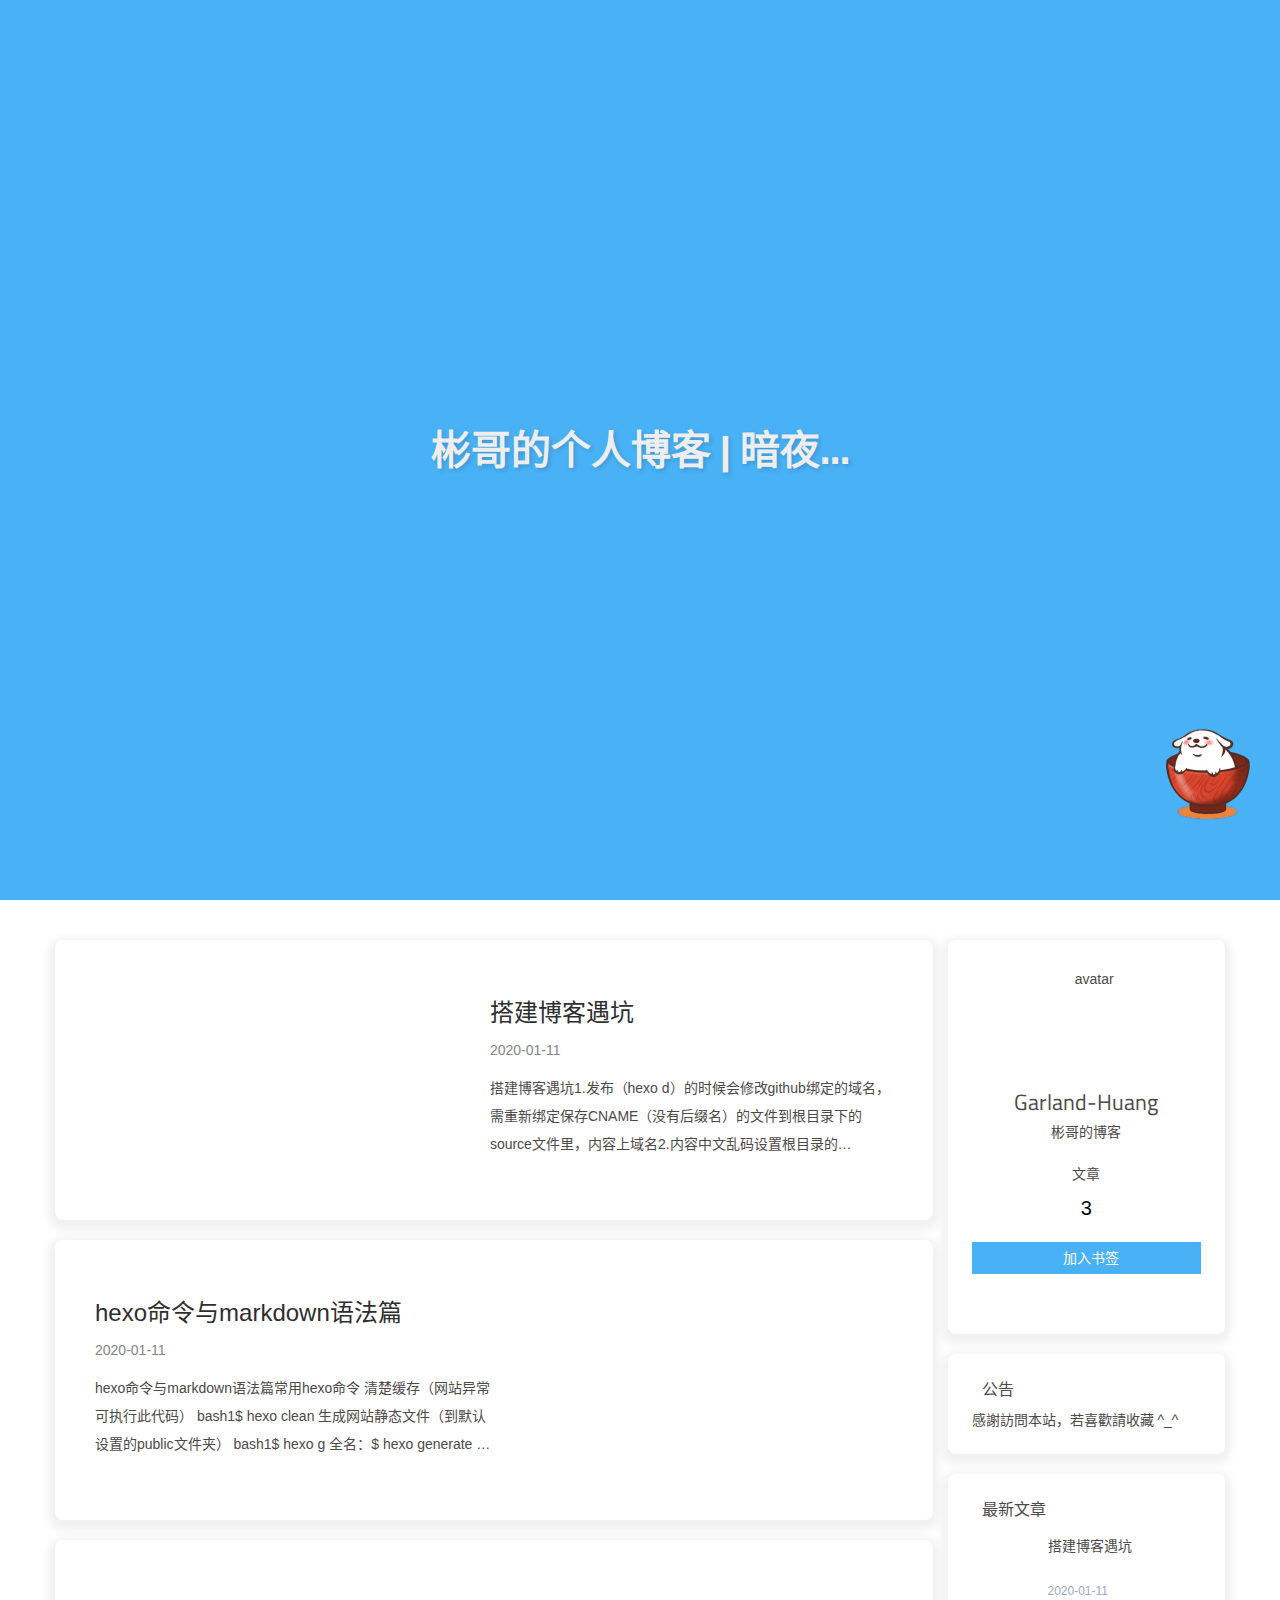
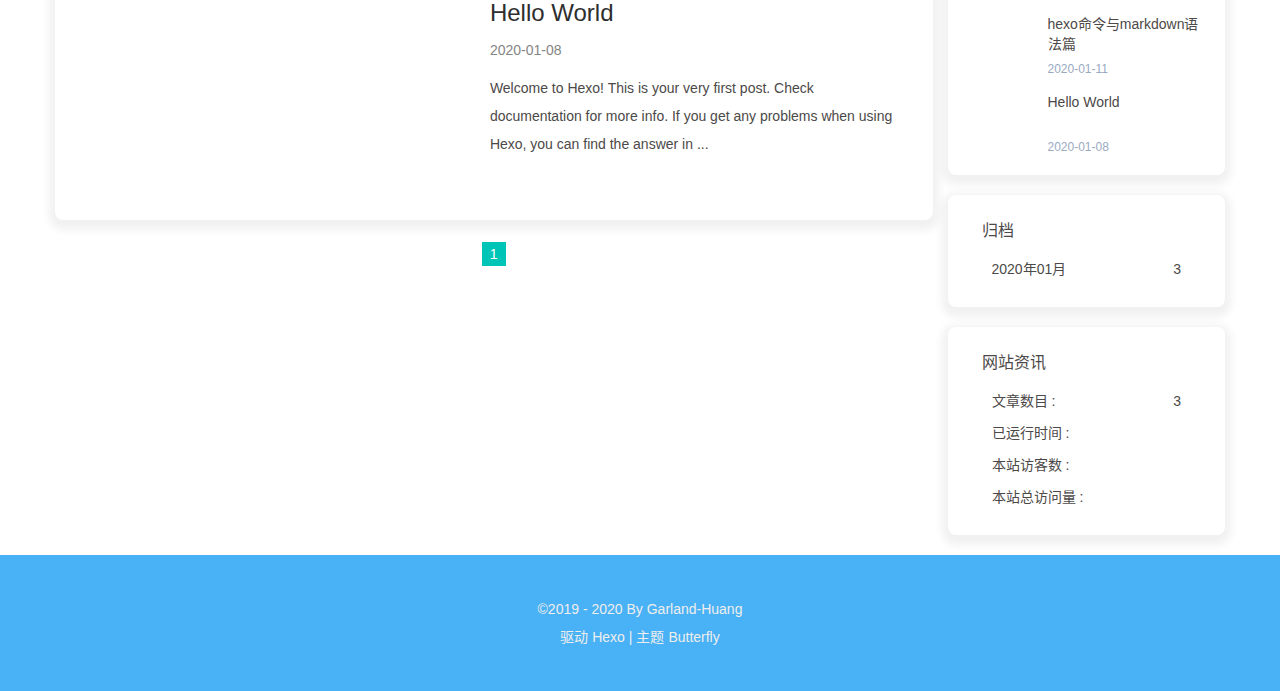
==== index.html @ 5970a8cd "Site updated: 2020-01-12 20:48:22" ====
<!DOCTYPE html><html lang="zh-CN" data-theme="light"><head><meta charset="UTF-8"><meta http-equiv="X-UA-Compatible" content="IE=edge"><meta name="viewport" content="width=device-width, initial-scale=1, maximum-scale=5"><title>彬哥的个人博客 | 暗夜... - Welcome !</title><meta name="description" content="彬哥的博客"><meta name="keywords" content="Garland"><meta name="author" content="Garland-Huang"><meta name="copyright" content="Garland-Huang"><meta name="format-detection" content="telephone=no"><link rel="shortcut icon" href="/img/favicon.ico"><link rel="preconnect" href="//cdn.jsdelivr.net"><link rel="preconnect" href="https://fonts.googleapis.com" crossorigin><link rel="preconnect" href="//busuanzi.ibruce.info"><meta name="twitter:card" content="summary"><meta name="twitter:title" content="彬哥的个人博客 | 暗夜..."><meta name="twitter:description" content="彬哥的博客"><meta name="twitter:image" content="http://yoursite.com/img/avatar.png"><meta property="og:type" content="website"><meta property="og:title" content="彬哥的个人博客 | 暗夜..."><meta property="og:url" content="http://yoursite.com/"><meta property="og:site_name" content="彬哥的个人博客 | 暗夜..."><meta property="og:description" content="彬哥的博客"><meta property="og:image" content="http://yoursite.com/img/avatar.png"><meta http-equiv="Cache-Control" content="no-transform"><meta http-equiv="Cache-Control" content="no-siteapp"><script src="https://cdn.jsdelivr.net/npm/js-cookie/dist/js.cookie.min.js"></script><script>const autoChangeMode = 'false'
var t = Cookies.get("theme");
if (autoChangeMode == '1'){
const isDarkMode = window.matchMedia("(prefers-color-scheme: dark)").matches
const isLightMode = window.matchMedia("(prefers-color-scheme: light)").matches
const isNotSpecified = window.matchMedia("(prefers-color-scheme: no-preference)").matches
const hasNoSupport = !isDarkMode && !isLightMode && !isNotSpecified

if (t === undefined){
  if (isLightMode) activateLightMode()
  else if (isDarkMode) activateDarkMode()
  else if (isNotSpecified || hasNoSupport){
    console.log('You specified no preference for a color scheme or your browser does not support it. I Schedule dark mode during night time.')
    now = new Date();
    hour = now.getHours();
    isNight = hour < 6 || hour >= 18
    isNight ? activateDarkMode() : activateLightMode()
}
} else if (t == 'light') activateLightMode()
else activateDarkMode()


} else if (autoChangeMode == '2'){
  now = new Date();
  hour = now.getHours();
  isNight = hour < 6 || hour >= 18
  if(t === undefined) isNight? activateDarkMode() : activateLightMode()
  else if (t === 'light') activateLightMode()
  else activateDarkMode() 
} else {
  if ( t == 'dark' ) activateDarkMode()
  else if ( t == 'light') activateLightMode()
}

function activateDarkMode(){
  document.documentElement.setAttribute('data-theme', 'dark')
  if (document.querySelector('meta[name="theme-color"]') !== null){
    document.querySelector('meta[name="theme-color"]').setAttribute('content','#000')
  }
}
function activateLightMode(){
  document.documentElement.setAttribute('data-theme', 'light')
  if (document.querySelector('meta[name="theme-color"]') !== null){
  document.querySelector('meta[name="theme-color"]').setAttribute('content','#fff')
  }
}</script><link rel="stylesheet" href="/css/index.css"><link rel="stylesheet" href="https://cdn.jsdelivr.net/npm/font-awesome@latest/css/font-awesome.min.css"><link rel="stylesheet" href="https://cdn.jsdelivr.net/npm/@fancyapps/fancybox@latest/dist/jquery.fancybox.min.css"><link rel="canonical" href="http://yoursite.com/"><link rel="preload" href="https://cdn.jsdelivr.net/gh/jerryc127/butterfly_cdn@2.1.0/top_img/index.jpg" as="image"><link rel="stylesheet" href="https://fonts.googleapis.com/css?family=Titillium+Web"><script>var GLOBAL_CONFIG = { 
  root: '/',
  algolia: undefined,
  localSearch: undefined,
  translate: {"defaultEncoding":2,"translateDelay":0,"cookieDomain":"https://xxx/","msgToTraditionalChinese":"繁","msgToSimplifiedChinese":"简"},
  copy: {
    success: '复制成功',
    error: '复制错误',
    noSupport: '浏览器不支持'
  },
  bookmark: {
    title: 'Snackbar.bookmark.title',
    message_prev: '按',
    message_next: '键将本页加入书签'
  },
  runtime_unit: '天',
  runtime: true,
  copyright: undefined,
  ClickShowText: undefined,
  medium_zoom: false,
  fancybox: true,
  Snackbar: undefined,
  baiduPush: false,
  isHome: true,
  isPost: false
  
}</script><meta name="generator" content="Hexo 4.2.0"><link rel="alternate" href="/atom.xml" title="彬哥的个人博客 | 暗夜..." type="application/atom+xml">
</head><body><header> <div id="page-header"><span class="pull_left" id="blog_name"><a class="blog_title" id="site-name" href="/">彬哥的个人博客 | 暗夜...</a></span><span class="toggle-menu pull_right close"><a class="site-page"><i class="fa fa-bars fa-fw" aria-hidden="true"></i></a></span><span class="pull_right menus"><div class="menus_items"><div class="menus_item"><a class="site-page" href="/"><i class="fa-fw fa fa-home"></i><span> 首页</span></a></div><div class="menus_item"><a class="site-page" href="/archives/"><i class="fa-fw fa fa-archive"></i><span> 时间轴</span></a></div><div class="menus_item"><a class="site-page" href="/tags/"><i class="fa-fw fa fa-tags"></i><span> 标签</span></a></div><div class="menus_item"><a class="site-page" href="/categories/"><i class="fa-fw fa fa-folder-open"></i><span> 分类</span></a></div><div class="menus_item"><a class="site-page"><i class="fa-fw fa fa-list" aria-hidden="true"></i><span> 娱乐</span><i class="fa fa-chevron-down menus-expand" aria-hidden="true"></i></a><ul class="menus_item_child"><li><a class="site-page" href="/music/"><i class="fa-fw fa fa-music"></i><span> 音乐</span></a></li><li><a class="site-page" href="/movies/"><i class="fa-fw fa fa-film"></i><span> 电影</span></a></li></ul></div><div class="menus_item"><a class="site-page" href="/link/"><i class="fa-fw fa fa-link"></i><span> 友链</span></a></div><div class="menus_item"><a class="site-page" href="/about/"><i class="fa-fw fa fa-heart"></i><span> 关于</span></a></div></div></span></div></header><div id="mobile-sidebar"><div id="menu_mask"></div><div id="mobile-sidebar-menus"><div class="mobile_author_icon"><img class="avatar-img" src="/img/avatar.png" onerror="onerror=null;src='/img/friend_404.gif'" alt="avatar"></div><div class="mobile_post_data"><div class="mobile_data_item is-center"><div class="mobile_data_link"><a href="/archives/"><div class="headline">文章</div><div class="length_num">3</div></a></div></div></div><hr><div class="menus_items"><div class="menus_item"><a class="site-page" href="/"><i class="fa-fw fa fa-home"></i><span> 首页</span></a></div><div class="menus_item"><a class="site-page" href="/archives/"><i class="fa-fw fa fa-archive"></i><span> 时间轴</span></a></div><div class="menus_item"><a class="site-page" href="/tags/"><i class="fa-fw fa fa-tags"></i><span> 标签</span></a></div><div class="menus_item"><a class="site-page" href="/categories/"><i class="fa-fw fa fa-folder-open"></i><span> 分类</span></a></div><div class="menus_item"><a class="site-page"><i class="fa-fw fa fa-list" aria-hidden="true"></i><span> 娱乐</span><i class="fa fa-chevron-down menus-expand" aria-hidden="true"></i></a><ul class="menus_item_child"><li><a class="site-page" href="/music/"><i class="fa-fw fa fa-music"></i><span> 音乐</span></a></li><li><a class="site-page" href="/movies/"><i class="fa-fw fa fa-film"></i><span> 电影</span></a></li></ul></div><div class="menus_item"><a class="site-page" href="/link/"><i class="fa-fw fa fa-link"></i><span> 友链</span></a></div><div class="menus_item"><a class="site-page" href="/about/"><i class="fa-fw fa fa-heart"></i><span> 关于</span></a></div></div></div></div><div id="body-wrap"><nav class="full_page" id="nav" style="background-image: url(https://cdn.jsdelivr.net/gh/jerryc127/butterfly_cdn@2.1.0/top_img/index.jpg)"><div id="site-info"><div id="site-title"><span class="blogtitle">彬哥的个人博客 | 暗夜...</span></div><div id="site-sub-title"><span class="subtitle"></span></div><div id="site-social-icons"><a class="social-icon" href="https://github.com/jerryc127" target="_blank"><i class="fa fa-github" aria-hidden="true"></i></a><a class="social-icon" href="mailto:xxxxxxxx@gmail.com" target="_blank"><i class="fa fa-envelope" aria-hidden="true"></i></a><a class="social-icon" href="/atom.xml" target="_blank"><i class="fa fa-rss" aria-hidden="true"></i></a></div></div><div class="scroll-down"><i class="fa fa-angle-down scroll-down-effects"></i></div></nav><main id="content-outer"><div class="layout_page" id="content-inner"><div class="recent-posts" id="recent-posts"><div class="recent-post-item article-container"><div class="post_cover left_radius"><a href="/2020/01/11/%E6%90%AD%E5%BB%BA%E5%8D%9A%E5%AE%A2%E9%81%87%E5%9D%91/" title="搭建博客遇坑"><img class="post_bg lazyload" data-src="https://cdn.jsdelivr.net/gh/jerryc127/butterfly_cdn@2.1.0/top_img/default.png" onerror="this.onerror=null;this.src='/img/404.jpg'" alt="搭建博客遇坑"></a></div><div class="recent-post-info">  <a class="article-title" href="/2020/01/11/%E6%90%AD%E5%BB%BA%E5%8D%9A%E5%AE%A2%E9%81%87%E5%9D%91/" title="搭建博客遇坑">搭建博客遇坑</a><time class="post-meta__date"><i class="fa fa-calendar" aria-hidden="true"></i> 2020-01-11</time><div class="content">搭建博客遇坑1.发布（hexo d）的时候会修改github绑定的域名，需重新绑定保存CNAME（没有后缀名）的文件到根目录下的source文件里，内容上域名2.内容中文乱码设置根目录的_config.yml 文件下的language，设置为zh-Hans或者zh-CN取决于theme主题文件的la ...</div></div></div><div class="recent-post-item article-container"><div class="post_cover right_radius"><a href="/2020/01/11/%E8%AF%AD%E6%B3%95%E5%91%BD%E4%BB%A4%E7%AF%87/" title="hexo命令与markdown语法篇"><img class="post_bg lazyload" data-src="https://cdn.jsdelivr.net/gh/jerryc127/butterfly_cdn@2.1.0/top_img/default.png" onerror="this.onerror=null;this.src='/img/404.jpg'" alt="hexo命令与markdown语法篇"></a></div><div class="recent-post-info">  <a class="article-title" href="/2020/01/11/%E8%AF%AD%E6%B3%95%E5%91%BD%E4%BB%A4%E7%AF%87/" title="hexo命令与markdown语法篇">hexo命令与markdown语法篇</a><time class="post-meta__date"><i class="fa fa-calendar" aria-hidden="true"></i> 2020-01-11</time><div class="content">hexo命令与markdown语法篇常用hexo命令
清楚缓存（网站异常可执行此代码）

bash1$ hexo clean


生成网站静态文件（到默认设置的public文件夹）

bash1$ hexo g
全名：$ hexo generate

部署到仓库

Code1$ hexo d
完整： ...</div></div></div><div class="recent-post-item article-container"><div class="post_cover left_radius"><a href="/2020/01/08/hello-world/" title="Hello World"><img class="post_bg lazyload" data-src="https://cdn.jsdelivr.net/gh/jerryc127/butterfly_cdn@2.1.0/top_img/default.png" onerror="this.onerror=null;this.src='/img/404.jpg'" alt="Hello World"></a></div><div class="recent-post-info">  <a class="article-title" href="/2020/01/08/hello-world/" title="Hello World">Hello World</a><time class="post-meta__date"><i class="fa fa-calendar" aria-hidden="true"></i> 2020-01-08</time><div class="content">Welcome to Hexo! This is your very first post. Check documentation for more info. If you get any problems when using Hexo, you can find the answer in  ...</div></div></div><nav id="pagination"><div class="pagination"><span class="page-number current">1</span></div></nav></div><div class="aside_content" id="aside_content"><div class="card-widget card-info"><div class="card-content"><div class="card-info-avatar is-center"><img class="avatar-img" src="/img/avatar.png" onerror="this.onerror=null;this.src='/img/friend_404.gif'" alt="avatar"><div class="author-info__name">Garland-Huang</div><div class="author-info__description">彬哥的博客</div></div><div class="card-info-data"><div class="card-info-data-item is-center"><a href="/archives/"><div class="headline">文章</div><div class="length_num">3</div></a></div></div><div class="card-info-bookmark is-center"><a class="bookmark button--primary button--animated" id="bookmark-it" href="javascript:;" title="加入书签" target="_self"><i class="fa fa-bookmark" aria-hidden="true"></i><span>加入书签</span></a></div><div class="card-info-social-icons is-center"><a class="social-icon" href="https://github.com/jerryc127" target="_blank"><i class="fa fa-github" aria-hidden="true"></i></a><a class="social-icon" href="mailto:xxxxxxxx@gmail.com" target="_blank"><i class="fa fa-envelope" aria-hidden="true"></i></a><a class="social-icon" href="/atom.xml" target="_blank"><i class="fa fa-rss" aria-hidden="true"></i></a></div></div></div><div class="card-widget card-announcement"><div class="card-content"><div class="item-headline"><i class="fa fa-bullhorn card-announcement-animation" aria-hidden="true"></i><span>公告</span></div><div class="announcement_content">感謝訪問本站，若喜歡請收藏 ^_^</div></div></div><div class="card-widget card-recent-post"><div class="card-content"><div class="item-headline"><i class="fa fa-history" aria-hidden="true"></i><span>最新文章</span></div><div class="aside-recent-item"> <div class="aside-recent-post"><a href="/2020/01/11/%E6%90%AD%E5%BB%BA%E5%8D%9A%E5%AE%A2%E9%81%87%E5%9D%91/"><div class="aside-post-cover"><img class="aside-post-bg lazyload" data-src="https://cdn.jsdelivr.net/gh/jerryc127/butterfly_cdn@2.1.0/top_img/default.png" onerror="this.onerror=null;this.src='/img/404.jpg'" title="搭建博客遇坑" alt="搭建博客遇坑"></div><div class="aside-post-title"><div class="aside-post_title" href="/2020/01/11/%E6%90%AD%E5%BB%BA%E5%8D%9A%E5%AE%A2%E9%81%87%E5%9D%91/" title="搭建博客遇坑">搭建博客遇坑</div><time class="aside-post_meta post-meta__date">2020-01-11</time></div></a></div><div class="aside-recent-post"><a href="/2020/01/11/%E8%AF%AD%E6%B3%95%E5%91%BD%E4%BB%A4%E7%AF%87/"><div class="aside-post-cover"><img class="aside-post-bg lazyload" data-src="https://cdn.jsdelivr.net/gh/jerryc127/butterfly_cdn@2.1.0/top_img/default.png" onerror="this.onerror=null;this.src='/img/404.jpg'" title="hexo命令与markdown语法篇" alt="hexo命令与markdown语法篇"></div><div class="aside-post-title"><div class="aside-post_title" href="/2020/01/11/%E8%AF%AD%E6%B3%95%E5%91%BD%E4%BB%A4%E7%AF%87/" title="hexo命令与markdown语法篇">hexo命令与markdown语法篇</div><time class="aside-post_meta post-meta__date">2020-01-11</time></div></a></div><div class="aside-recent-post"><a href="/2020/01/08/hello-world/"><div class="aside-post-cover"><img class="aside-post-bg lazyload" data-src="https://cdn.jsdelivr.net/gh/jerryc127/butterfly_cdn@2.1.0/top_img/default.png" onerror="this.onerror=null;this.src='/img/404.jpg'" title="Hello World" alt="Hello World"></div><div class="aside-post-title"><div class="aside-post_title" href="/2020/01/08/hello-world/" title="Hello World">Hello World</div><time class="aside-post_meta post-meta__date">2020-01-08</time></div></a></div></div></div></div><div class="card-widget card-archives"><div class="card-content"><div class="item-headline"><i class="fa fa-archive" aria-hidden="true"></i><span>归档</span></div><ul class="archive-list"><li class="archive-list-item"><a class="archive-list-link" href="/archives/2020/01/"><span class="archive-list-date">2020年01月</span><span class="archive-list-count">3</span></a></li></ul></div></div><div class="card-widget card-webinfo"><div class="card-content"><div class="item-headline"><i class="fa fa-line-chart" aria-hidden="true"></i><span>网站资讯</span></div><div class="webinfo"><div class="webinfo-item"><div class="webinfo-article-name">文章数目 :</div><div class="webinfo-article-count">3</div></div><div class="webinfo-item"><div class="webinfo-runtime-name">已运行时间 :</div><div class="webinfo-runtime-count" id="webinfo-runtime-count" start_date="6/7/2018 00:00:00">     </div></div><div class="webinfo-item">      <div class="webinfo-site-uv-name">本站访客数 :</div><div class="webinfo-site-uv-count" id="busuanzi_value_site_uv"></div></div><div class="webinfo-item"><div class="webinfo-site-name">本站总访问量 :</div><div class="webinfo-site-pv-count" id="busuanzi_value_site_pv"></div></div></div></div></div></div></div></main><footer id="footer" data-type="color"><div id="footer-wrap"><div class="copyright">&copy;2019 - 2020 By Garland-Huang</div><div class="framework-info"><span>驱动 </span><a href="http://hexo.io" target="_blank" rel="noopener"><span>Hexo</span></a><span class="footer-separator">|</span><span>主题 </span><a href="https://github.com/jerryc127/hexo-theme-butterfly" target="_blank" rel="noopener"><span>Butterfly</span></a></div></div></footer></div><section class="rightside" id="rightside"><div id="rightside-config-hide"><a class="translate_chn_to_cht" id="translateLink" href="javascript:translatePage();" title="简繁转换" target="_self">繁</a><i class="darkmode fa fa-moon-o" id="darkmode" title="夜间模式"></i></div><div id="rightside-config-show"><div id="rightside_config" title="设置"><i class="fa fa-cog" aria-hidden="true"></i></div><i class="fa fa-arrow-up" id="go-up" title="回到顶部" aria-hidden="true"></i></div></section><script src="https://cdn.jsdelivr.net/npm/jquery@latest/dist/jquery.min.js"></script><script src="/js/utils.js"></script><script src="/js/main.js"></script><script src="/js/tw_cn.js"></script><script src="https://cdn.jsdelivr.net/npm/@fancyapps/fancybox@latest/dist/jquery.fancybox.min.js"></script><script async src="//busuanzi.ibruce.info/busuanzi/2.3/busuanzi.pure.mini.js"></script><script src="https://cdn.jsdelivr.net/npm/instant.page@latest/instantpage.min.js" type="module"></script><script src="https://cdn.jsdelivr.net/npm/lazysizes@latest/lazysizes.min.js" async=""></script><script src="https://cdn.jsdelivr.net/npm/typed.js"></script><script>var typed = new Typed(".subtitle", {
strings: '今日事&#44;今日畢,Never put off till tomorrow what you can do today'.split(","),
startDelay: 300,
typeSpeed: 100,
loop: true,
backSpeed: 50
});</script><!--单击显示文字--><script src="/live2dw/lib/L2Dwidget.min.js?094cbace49a39548bed64abff5988b05"></script><script>L2Dwidget.init({"model":{"jsonPath":"/live2dw/assets/wanko.model.json"},"display":{"position":"right","width":150,"height":300},"mobile":{"show":false,"scale":0.5},"log":false,"pluginJsPath":"lib/","pluginModelPath":"assets/","pluginRootPath":"live2dw/","tagMode":false});</script></body></html><script type="text/javascript" src="/js/click_show_text.js"></script>
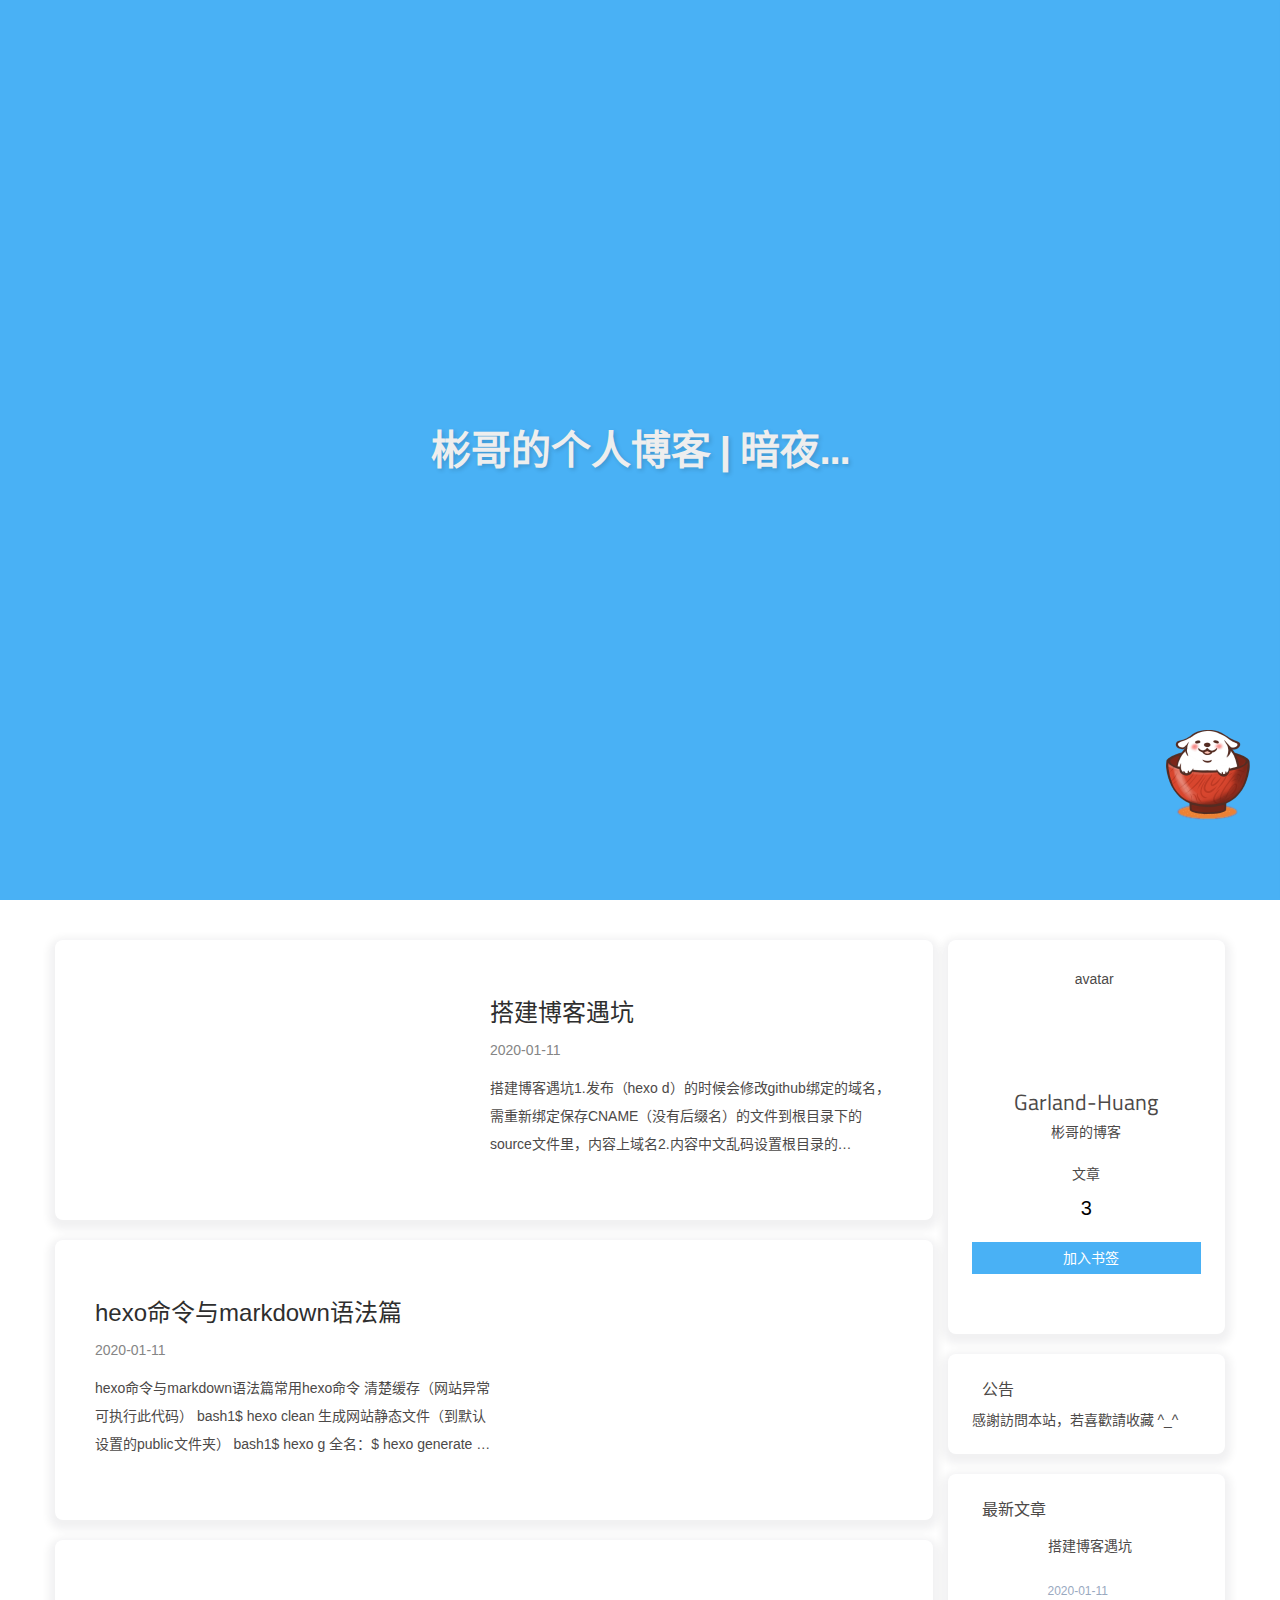
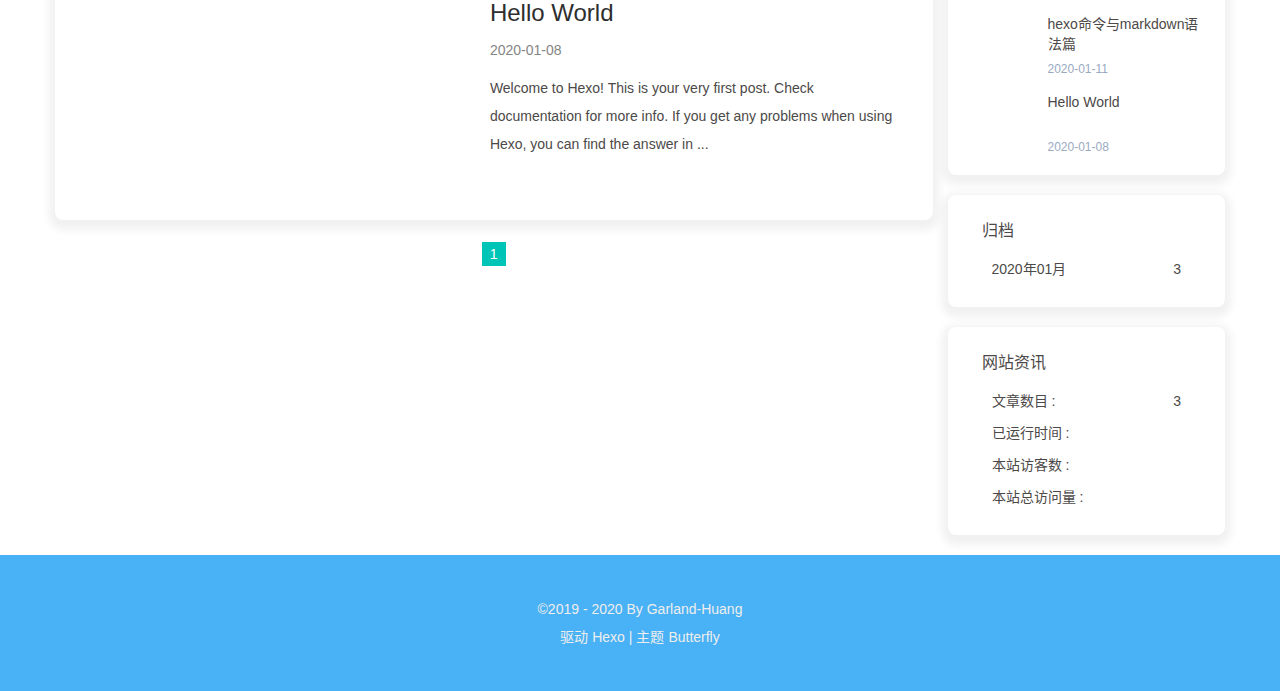
==== commit 1ee78934: "Site updated: 2020-01-12 21:13:46" ====
--- a/index.html
+++ b/index.html
@@ -90,4 +90,4 @@
 typeSpeed: 100,
 loop: true,
 backSpeed: 50
-});</script><!--单击显示文字--><script src="/live2dw/lib/L2Dwidget.min.js?094cbace49a39548bed64abff5988b05"></script><script>L2Dwidget.init({"model":{"jsonPath":"/live2dw/assets/wanko.model.json"},"display":{"position":"right","width":150,"height":300},"mobile":{"show":false,"scale":0.5},"log":false,"pluginJsPath":"lib/","pluginModelPath":"assets/","pluginRootPath":"live2dw/","tagMode":false});</script></body></html><script type="text/javascript" src="/js/click_show_text.js"></script>+});</script><script src="/live2dw/lib/L2Dwidget.min.js?094cbace49a39548bed64abff5988b05"></script><script>L2Dwidget.init({"model":{"jsonPath":"/live2dw/assets/wanko.model.json"},"display":{"position":"right","width":150,"height":300},"mobile":{"show":false,"scale":0.5},"log":false,"pluginJsPath":"lib/","pluginModelPath":"assets/","pluginRootPath":"live2dw/","tagMode":false});</script></body></html>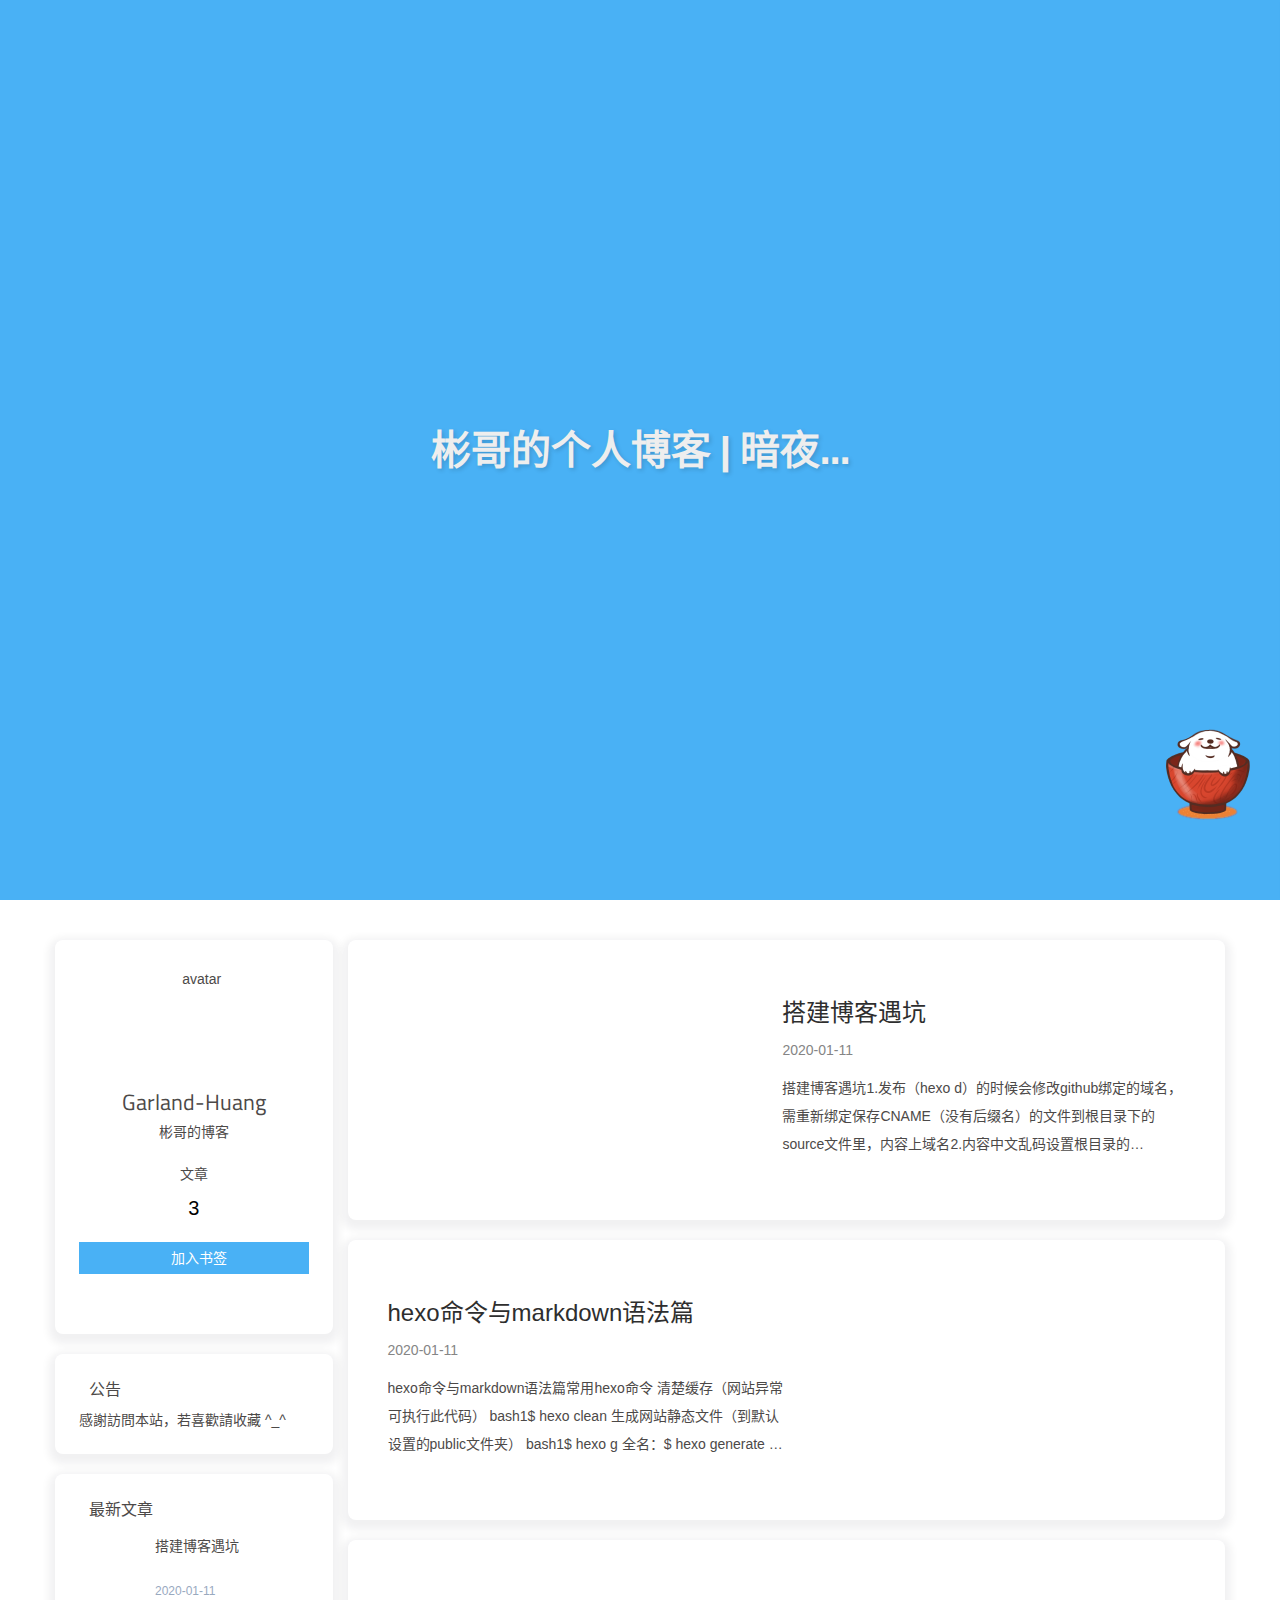
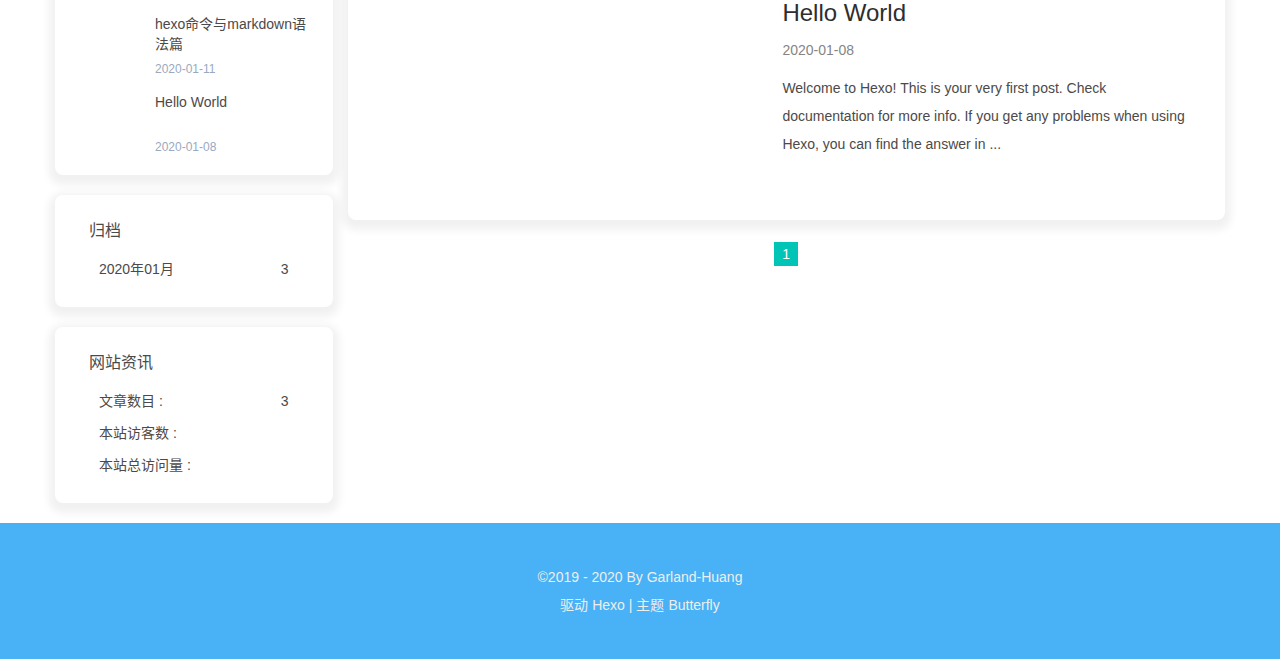
==== commit 60a24d84: "Site updated: 2020-01-12 23:10:57" ====
--- a/index.html
+++ b/index.html
@@ -59,7 +59,7 @@
     message_next: '键将本页加入书签'
   },
   runtime_unit: '天',
-  runtime: true,
+  runtime: false,
   copyright: undefined,
   ClickShowText: undefined,
   medium_zoom: false,
@@ -84,7 +84,7 @@
 部署到仓库
 
 Code1$ hexo d
-完整： ...</div></div></div><div class="recent-post-item article-container"><div class="post_cover left_radius"><a href="/2020/01/08/hello-world/" title="Hello World"><img class="post_bg lazyload" data-src="https://cdn.jsdelivr.net/gh/jerryc127/butterfly_cdn@2.1.0/top_img/default.png" onerror="this.onerror=null;this.src='/img/404.jpg'" alt="Hello World"></a></div><div class="recent-post-info">  <a class="article-title" href="/2020/01/08/hello-world/" title="Hello World">Hello World</a><time class="post-meta__date"><i class="fa fa-calendar" aria-hidden="true"></i> 2020-01-08</time><div class="content">Welcome to Hexo! This is your very first post. Check documentation for more info. If you get any problems when using Hexo, you can find the answer in  ...</div></div></div><nav id="pagination"><div class="pagination"><span class="page-number current">1</span></div></nav></div><div class="aside_content" id="aside_content"><div class="card-widget card-info"><div class="card-content"><div class="card-info-avatar is-center"><img class="avatar-img" src="/img/avatar.png" onerror="this.onerror=null;this.src='/img/friend_404.gif'" alt="avatar"><div class="author-info__name">Garland-Huang</div><div class="author-info__description">彬哥的博客</div></div><div class="card-info-data"><div class="card-info-data-item is-center"><a href="/archives/"><div class="headline">文章</div><div class="length_num">3</div></a></div></div><div class="card-info-bookmark is-center"><a class="bookmark button--primary button--animated" id="bookmark-it" href="javascript:;" title="加入书签" target="_self"><i class="fa fa-bookmark" aria-hidden="true"></i><span>加入书签</span></a></div><div class="card-info-social-icons is-center"><a class="social-icon" href="https://github.com/jerryc127" target="_blank"><i class="fa fa-github" aria-hidden="true"></i></a><a class="social-icon" href="mailto:xxxxxxxx@gmail.com" target="_blank"><i class="fa fa-envelope" aria-hidden="true"></i></a><a class="social-icon" href="/atom.xml" target="_blank"><i class="fa fa-rss" aria-hidden="true"></i></a></div></div></div><div class="card-widget card-announcement"><div class="card-content"><div class="item-headline"><i class="fa fa-bullhorn card-announcement-animation" aria-hidden="true"></i><span>公告</span></div><div class="announcement_content">感謝訪問本站，若喜歡請收藏 ^_^</div></div></div><div class="card-widget card-recent-post"><div class="card-content"><div class="item-headline"><i class="fa fa-history" aria-hidden="true"></i><span>最新文章</span></div><div class="aside-recent-item"> <div class="aside-recent-post"><a href="/2020/01/11/%E6%90%AD%E5%BB%BA%E5%8D%9A%E5%AE%A2%E9%81%87%E5%9D%91/"><div class="aside-post-cover"><img class="aside-post-bg lazyload" data-src="https://cdn.jsdelivr.net/gh/jerryc127/butterfly_cdn@2.1.0/top_img/default.png" onerror="this.onerror=null;this.src='/img/404.jpg'" title="搭建博客遇坑" alt="搭建博客遇坑"></div><div class="aside-post-title"><div class="aside-post_title" href="/2020/01/11/%E6%90%AD%E5%BB%BA%E5%8D%9A%E5%AE%A2%E9%81%87%E5%9D%91/" title="搭建博客遇坑">搭建博客遇坑</div><time class="aside-post_meta post-meta__date">2020-01-11</time></div></a></div><div class="aside-recent-post"><a href="/2020/01/11/%E8%AF%AD%E6%B3%95%E5%91%BD%E4%BB%A4%E7%AF%87/"><div class="aside-post-cover"><img class="aside-post-bg lazyload" data-src="https://cdn.jsdelivr.net/gh/jerryc127/butterfly_cdn@2.1.0/top_img/default.png" onerror="this.onerror=null;this.src='/img/404.jpg'" title="hexo命令与markdown语法篇" alt="hexo命令与markdown语法篇"></div><div class="aside-post-title"><div class="aside-post_title" href="/2020/01/11/%E8%AF%AD%E6%B3%95%E5%91%BD%E4%BB%A4%E7%AF%87/" title="hexo命令与markdown语法篇">hexo命令与markdown语法篇</div><time class="aside-post_meta post-meta__date">2020-01-11</time></div></a></div><div class="aside-recent-post"><a href="/2020/01/08/hello-world/"><div class="aside-post-cover"><img class="aside-post-bg lazyload" data-src="https://cdn.jsdelivr.net/gh/jerryc127/butterfly_cdn@2.1.0/top_img/default.png" onerror="this.onerror=null;this.src='/img/404.jpg'" title="Hello World" alt="Hello World"></div><div class="aside-post-title"><div class="aside-post_title" href="/2020/01/08/hello-world/" title="Hello World">Hello World</div><time class="aside-post_meta post-meta__date">2020-01-08</time></div></a></div></div></div></div><div class="card-widget card-archives"><div class="card-content"><div class="item-headline"><i class="fa fa-archive" aria-hidden="true"></i><span>归档</span></div><ul class="archive-list"><li class="archive-list-item"><a class="archive-list-link" href="/archives/2020/01/"><span class="archive-list-date">2020年01月</span><span class="archive-list-count">3</span></a></li></ul></div></div><div class="card-widget card-webinfo"><div class="card-content"><div class="item-headline"><i class="fa fa-line-chart" aria-hidden="true"></i><span>网站资讯</span></div><div class="webinfo"><div class="webinfo-item"><div class="webinfo-article-name">文章数目 :</div><div class="webinfo-article-count">3</div></div><div class="webinfo-item"><div class="webinfo-runtime-name">已运行时间 :</div><div class="webinfo-runtime-count" id="webinfo-runtime-count" start_date="6/7/2018 00:00:00">     </div></div><div class="webinfo-item">      <div class="webinfo-site-uv-name">本站访客数 :</div><div class="webinfo-site-uv-count" id="busuanzi_value_site_uv"></div></div><div class="webinfo-item"><div class="webinfo-site-name">本站总访问量 :</div><div class="webinfo-site-pv-count" id="busuanzi_value_site_pv"></div></div></div></div></div></div></div></main><footer id="footer" data-type="color"><div id="footer-wrap"><div class="copyright">&copy;2019 - 2020 By Garland-Huang</div><div class="framework-info"><span>驱动 </span><a href="http://hexo.io" target="_blank" rel="noopener"><span>Hexo</span></a><span class="footer-separator">|</span><span>主题 </span><a href="https://github.com/jerryc127/hexo-theme-butterfly" target="_blank" rel="noopener"><span>Butterfly</span></a></div></div></footer></div><section class="rightside" id="rightside"><div id="rightside-config-hide"><a class="translate_chn_to_cht" id="translateLink" href="javascript:translatePage();" title="简繁转换" target="_self">繁</a><i class="darkmode fa fa-moon-o" id="darkmode" title="夜间模式"></i></div><div id="rightside-config-show"><div id="rightside_config" title="设置"><i class="fa fa-cog" aria-hidden="true"></i></div><i class="fa fa-arrow-up" id="go-up" title="回到顶部" aria-hidden="true"></i></div></section><script src="https://cdn.jsdelivr.net/npm/jquery@latest/dist/jquery.min.js"></script><script src="/js/utils.js"></script><script src="/js/main.js"></script><script src="/js/tw_cn.js"></script><script src="https://cdn.jsdelivr.net/npm/@fancyapps/fancybox@latest/dist/jquery.fancybox.min.js"></script><script async src="//busuanzi.ibruce.info/busuanzi/2.3/busuanzi.pure.mini.js"></script><script src="https://cdn.jsdelivr.net/npm/instant.page@latest/instantpage.min.js" type="module"></script><script src="https://cdn.jsdelivr.net/npm/lazysizes@latest/lazysizes.min.js" async=""></script><script src="https://cdn.jsdelivr.net/npm/typed.js"></script><script>var typed = new Typed(".subtitle", {
+完整： ...</div></div></div><div class="recent-post-item article-container"><div class="post_cover left_radius"><a href="/2020/01/08/hello-world/" title="Hello World"><img class="post_bg lazyload" data-src="https://cdn.jsdelivr.net/gh/jerryc127/butterfly_cdn@2.1.0/top_img/default.png" onerror="this.onerror=null;this.src='/img/404.jpg'" alt="Hello World"></a></div><div class="recent-post-info">  <a class="article-title" href="/2020/01/08/hello-world/" title="Hello World">Hello World</a><time class="post-meta__date"><i class="fa fa-calendar" aria-hidden="true"></i> 2020-01-08</time><div class="content">Welcome to Hexo! This is your very first post. Check documentation for more info. If you get any problems when using Hexo, you can find the answer in  ...</div></div></div><nav id="pagination"><div class="pagination"><span class="page-number current">1</span></div></nav></div><div class="aside_content" id="aside_content"><div class="card-widget card-info"><div class="card-content"><div class="card-info-avatar is-center"><img class="avatar-img" src="/img/avatar.png" onerror="this.onerror=null;this.src='/img/friend_404.gif'" alt="avatar"><div class="author-info__name">Garland-Huang</div><div class="author-info__description">彬哥的博客</div></div><div class="card-info-data"><div class="card-info-data-item is-center"><a href="/archives/"><div class="headline">文章</div><div class="length_num">3</div></a></div></div><div class="card-info-bookmark is-center"><a class="bookmark button--primary button--animated" id="bookmark-it" href="javascript:;" title="加入书签" target="_self"><i class="fa fa-bookmark" aria-hidden="true"></i><span>加入书签</span></a></div><div class="card-info-social-icons is-center"><a class="social-icon" href="https://github.com/jerryc127" target="_blank"><i class="fa fa-github" aria-hidden="true"></i></a><a class="social-icon" href="mailto:xxxxxxxx@gmail.com" target="_blank"><i class="fa fa-envelope" aria-hidden="true"></i></a><a class="social-icon" href="/atom.xml" target="_blank"><i class="fa fa-rss" aria-hidden="true"></i></a></div></div></div><div class="card-widget card-announcement"><div class="card-content"><div class="item-headline"><i class="fa fa-bullhorn card-announcement-animation" aria-hidden="true"></i><span>公告</span></div><div class="announcement_content">感謝訪問本站，若喜歡請收藏 ^_^</div></div></div><div class="card-widget card-recent-post"><div class="card-content"><div class="item-headline"><i class="fa fa-history" aria-hidden="true"></i><span>最新文章</span></div><div class="aside-recent-item"> <div class="aside-recent-post"><a href="/2020/01/11/%E6%90%AD%E5%BB%BA%E5%8D%9A%E5%AE%A2%E9%81%87%E5%9D%91/"><div class="aside-post-cover"><img class="aside-post-bg lazyload" data-src="https://cdn.jsdelivr.net/gh/jerryc127/butterfly_cdn@2.1.0/top_img/default.png" onerror="this.onerror=null;this.src='/img/404.jpg'" title="搭建博客遇坑" alt="搭建博客遇坑"></div><div class="aside-post-title"><div class="aside-post_title" href="/2020/01/11/%E6%90%AD%E5%BB%BA%E5%8D%9A%E5%AE%A2%E9%81%87%E5%9D%91/" title="搭建博客遇坑">搭建博客遇坑</div><time class="aside-post_meta post-meta__date">2020-01-11</time></div></a></div><div class="aside-recent-post"><a href="/2020/01/11/%E8%AF%AD%E6%B3%95%E5%91%BD%E4%BB%A4%E7%AF%87/"><div class="aside-post-cover"><img class="aside-post-bg lazyload" data-src="https://cdn.jsdelivr.net/gh/jerryc127/butterfly_cdn@2.1.0/top_img/default.png" onerror="this.onerror=null;this.src='/img/404.jpg'" title="hexo命令与markdown语法篇" alt="hexo命令与markdown语法篇"></div><div class="aside-post-title"><div class="aside-post_title" href="/2020/01/11/%E8%AF%AD%E6%B3%95%E5%91%BD%E4%BB%A4%E7%AF%87/" title="hexo命令与markdown语法篇">hexo命令与markdown语法篇</div><time class="aside-post_meta post-meta__date">2020-01-11</time></div></a></div><div class="aside-recent-post"><a href="/2020/01/08/hello-world/"><div class="aside-post-cover"><img class="aside-post-bg lazyload" data-src="https://cdn.jsdelivr.net/gh/jerryc127/butterfly_cdn@2.1.0/top_img/default.png" onerror="this.onerror=null;this.src='/img/404.jpg'" title="Hello World" alt="Hello World"></div><div class="aside-post-title"><div class="aside-post_title" href="/2020/01/08/hello-world/" title="Hello World">Hello World</div><time class="aside-post_meta post-meta__date">2020-01-08</time></div></a></div></div></div></div><div class="card-widget card-archives"><div class="card-content"><div class="item-headline"><i class="fa fa-archive" aria-hidden="true"></i><span>归档</span></div><ul class="archive-list"><li class="archive-list-item"><a class="archive-list-link" href="/archives/2020/01/"><span class="archive-list-date">2020年01月</span><span class="archive-list-count">3</span></a></li></ul></div></div><div class="card-widget card-webinfo"><div class="card-content"><div class="item-headline"><i class="fa fa-line-chart" aria-hidden="true"></i><span>网站资讯</span></div><div class="webinfo"><div class="webinfo-item"><div class="webinfo-article-name">文章数目 :</div><div class="webinfo-article-count">3</div></div><div class="webinfo-item">      <div class="webinfo-site-uv-name">本站访客数 :</div><div class="webinfo-site-uv-count" id="busuanzi_value_site_uv"></div></div><div class="webinfo-item"><div class="webinfo-site-name">本站总访问量 :</div><div class="webinfo-site-pv-count" id="busuanzi_value_site_pv"></div></div></div></div></div></div></div></main><footer id="footer" data-type="color"><div id="footer-wrap"><div class="copyright">&copy;2019 - 2020 By Garland-Huang</div><div class="framework-info"><span>驱动 </span><a href="http://hexo.io" target="_blank" rel="noopener"><span>Hexo</span></a><span class="footer-separator">|</span><span>主题 </span><a href="https://github.com/jerryc127/hexo-theme-butterfly" target="_blank" rel="noopener"><span>Butterfly</span></a></div></div></footer></div><section class="rightside" id="rightside"><div id="rightside-config-hide"><a class="translate_chn_to_cht" id="translateLink" href="javascript:translatePage();" title="简繁转换" target="_self">繁</a><i class="darkmode fa fa-moon-o" id="darkmode" title="夜间模式"></i></div><div id="rightside-config-show"><div id="rightside_config" title="设置"><i class="fa fa-cog" aria-hidden="true"></i></div><i class="fa fa-arrow-up" id="go-up" title="回到顶部" aria-hidden="true"></i></div></section><script src="https://cdn.jsdelivr.net/npm/jquery@latest/dist/jquery.min.js"></script><script src="/js/utils.js"></script><script src="/js/main.js"></script><script src="/js/tw_cn.js"></script><script src="https://cdn.jsdelivr.net/npm/@fancyapps/fancybox@latest/dist/jquery.fancybox.min.js"></script><script async src="//busuanzi.ibruce.info/busuanzi/2.3/busuanzi.pure.mini.js"></script><script src="https://cdn.jsdelivr.net/npm/instant.page@latest/instantpage.min.js" type="module"></script><script src="https://cdn.jsdelivr.net/npm/lazysizes@latest/lazysizes.min.js" async=""></script><script src="https://cdn.jsdelivr.net/npm/typed.js"></script><script>var typed = new Typed(".subtitle", {
 strings: '今日事&#44;今日畢,Never put off till tomorrow what you can do today'.split(","),
 startDelay: 300,
 typeSpeed: 100,
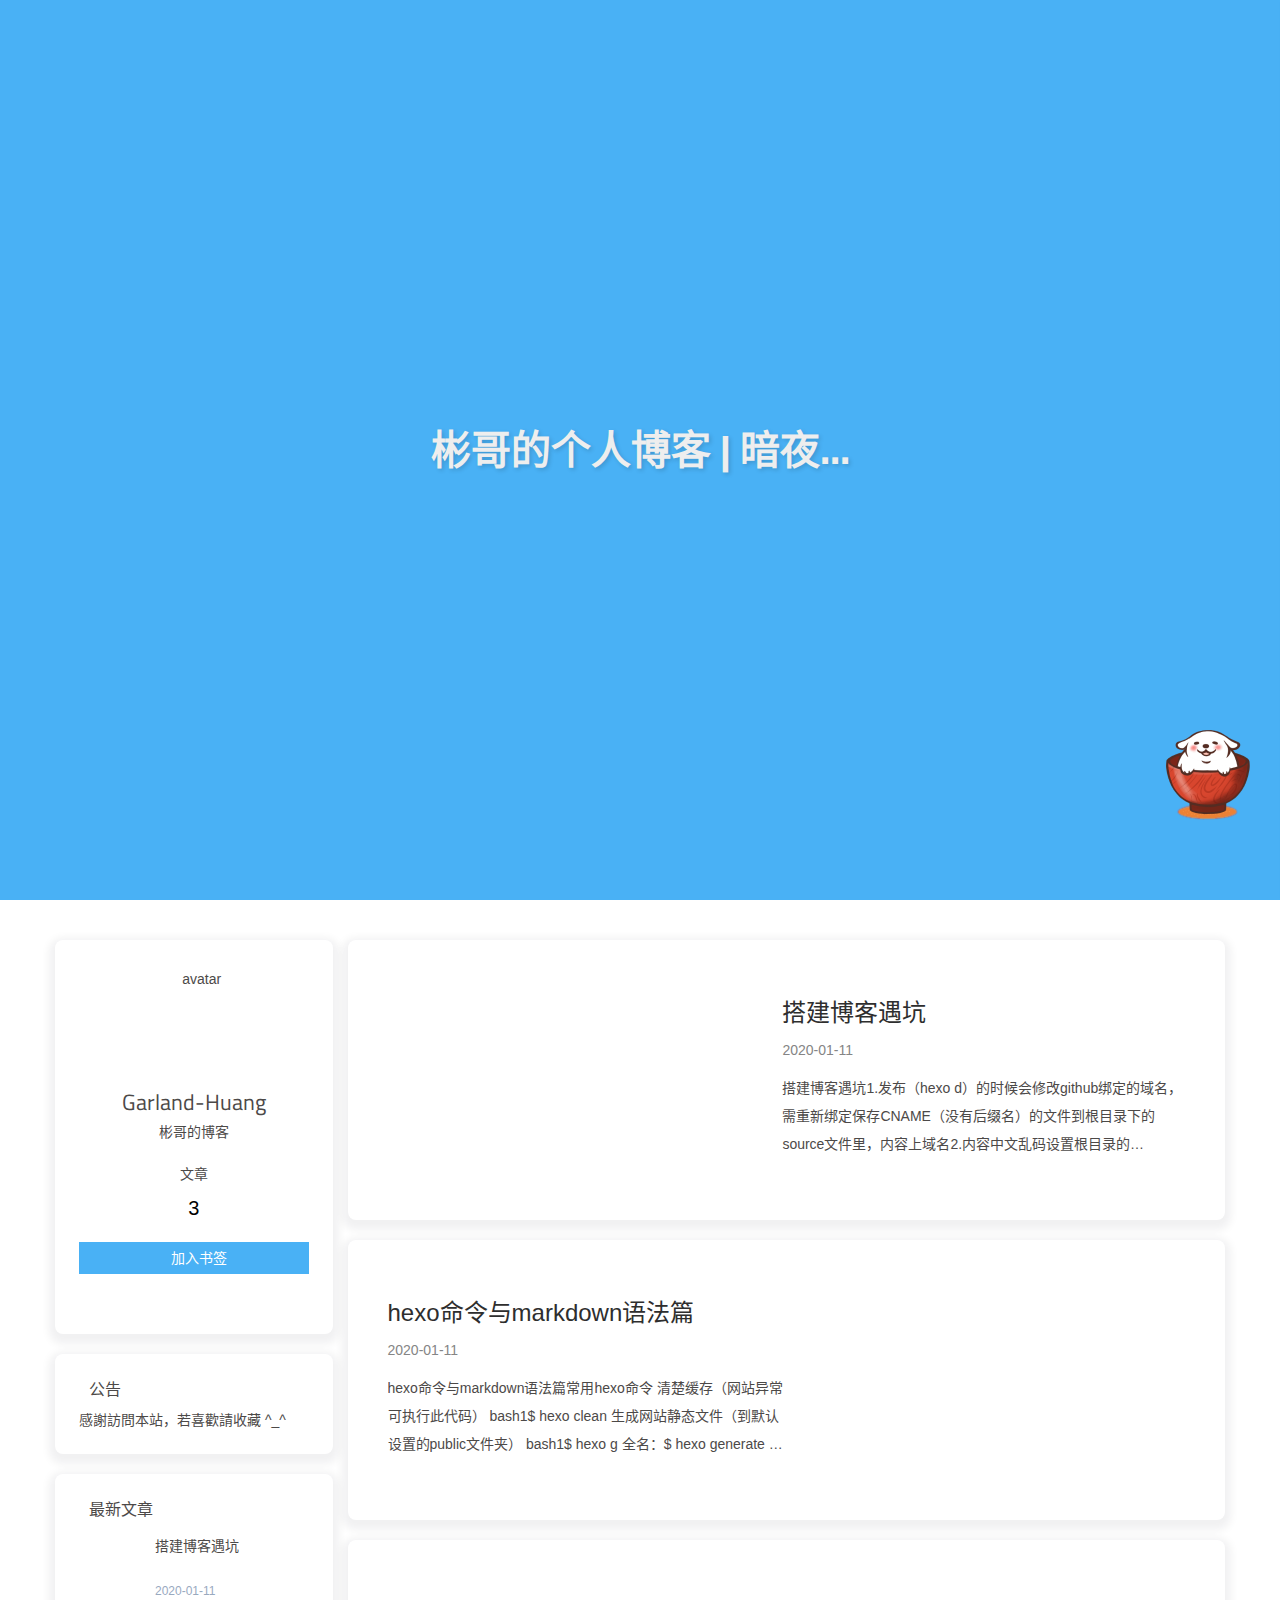
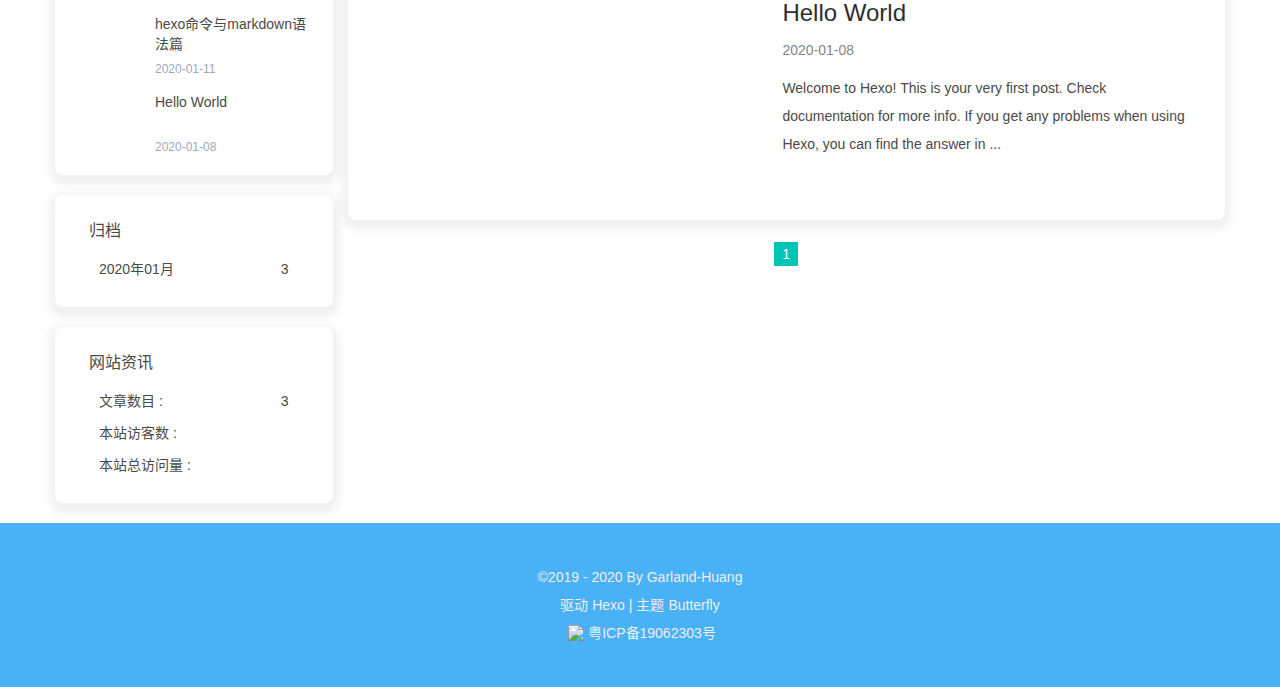
==== commit d3543c5d: "Site updated: 2020-02-23 23:16:54" ====
--- a/index.html
+++ b/index.html
@@ -1,4 +1,4 @@
-<!DOCTYPE html><html lang="zh-CN" data-theme="light"><head><meta charset="UTF-8"><meta http-equiv="X-UA-Compatible" content="IE=edge"><meta name="viewport" content="width=device-width, initial-scale=1, maximum-scale=5"><title>彬哥的个人博客 | 暗夜... - Welcome !</title><meta name="description" content="彬哥的博客"><meta name="keywords" content="Garland"><meta name="author" content="Garland-Huang"><meta name="copyright" content="Garland-Huang"><meta name="format-detection" content="telephone=no"><link rel="shortcut icon" href="/img/favicon.ico"><link rel="preconnect" href="//cdn.jsdelivr.net"><link rel="preconnect" href="https://fonts.googleapis.com" crossorigin><link rel="preconnect" href="//busuanzi.ibruce.info"><meta name="twitter:card" content="summary"><meta name="twitter:title" content="彬哥的个人博客 | 暗夜..."><meta name="twitter:description" content="彬哥的博客"><meta name="twitter:image" content="http://yoursite.com/img/avatar.png"><meta property="og:type" content="website"><meta property="og:title" content="彬哥的个人博客 | 暗夜..."><meta property="og:url" content="http://yoursite.com/"><meta property="og:site_name" content="彬哥的个人博客 | 暗夜..."><meta property="og:description" content="彬哥的博客"><meta property="og:image" content="http://yoursite.com/img/avatar.png"><meta http-equiv="Cache-Control" content="no-transform"><meta http-equiv="Cache-Control" content="no-siteapp"><script src="https://cdn.jsdelivr.net/npm/js-cookie/dist/js.cookie.min.js"></script><script>const autoChangeMode = 'false'
+<!DOCTYPE html><html lang="zh-CN" data-theme="light"><head><meta charset="UTF-8"><meta http-equiv="X-UA-Compatible" content="IE=edge"><meta name="viewport" content="width=device-width, initial-scale=1, maximum-scale=5"><title>彬哥的个人博客 | 暗夜... - Welcome !</title><meta name="description" content="彬哥的博客"><meta name="keywords" content="Garland"><meta name="author" content="Garland-Huang"><meta name="copyright" content="Garland-Huang"><meta name="format-detection" content="telephone=no"><link rel="shortcut icon" href="/img/favicon.ico"><link rel="preconnect" href="//cdn.jsdelivr.net"><link rel="preconnect" href="https://fonts.googleapis.com" crossorigin><link rel="preconnect" href="//busuanzi.ibruce.info"><meta name="twitter:card" content="summary"><meta name="twitter:title" content="彬哥的个人博客 | 暗夜..."><meta name="twitter:description" content="彬哥的博客"><meta name="twitter:image" content="http://huangjiabin.cn/img/avatar.png"><meta property="og:type" content="website"><meta property="og:title" content="彬哥的个人博客 | 暗夜..."><meta property="og:url" content="http://huangjiabin.cn/"><meta property="og:site_name" content="彬哥的个人博客 | 暗夜..."><meta property="og:description" content="彬哥的博客"><meta property="og:image" content="http://huangjiabin.cn/img/avatar.png"><meta http-equiv="Cache-Control" content="no-transform"><meta http-equiv="Cache-Control" content="no-siteapp"><script src="https://cdn.jsdelivr.net/npm/js-cookie/dist/js.cookie.min.js"></script><script>const autoChangeMode = 'false'
 var t = Cookies.get("theme");
 if (autoChangeMode == '1'){
 const isDarkMode = window.matchMedia("(prefers-color-scheme: dark)").matches
@@ -43,7 +43,7 @@
   if (document.querySelector('meta[name="theme-color"]') !== null){
   document.querySelector('meta[name="theme-color"]').setAttribute('content','#fff')
   }
-}</script><link rel="stylesheet" href="/css/index.css"><link rel="stylesheet" href="https://cdn.jsdelivr.net/npm/font-awesome@latest/css/font-awesome.min.css"><link rel="stylesheet" href="https://cdn.jsdelivr.net/npm/@fancyapps/fancybox@latest/dist/jquery.fancybox.min.css"><link rel="canonical" href="http://yoursite.com/"><link rel="preload" href="https://cdn.jsdelivr.net/gh/jerryc127/butterfly_cdn@2.1.0/top_img/index.jpg" as="image"><link rel="stylesheet" href="https://fonts.googleapis.com/css?family=Titillium+Web"><script>var GLOBAL_CONFIG = { 
+}</script><link rel="stylesheet" href="/css/index.css"><link rel="stylesheet" href="https://cdn.jsdelivr.net/npm/font-awesome@latest/css/font-awesome.min.css"><link rel="stylesheet" href="https://cdn.jsdelivr.net/npm/@fancyapps/fancybox@latest/dist/jquery.fancybox.min.css"><link rel="canonical" href="http://huangjiabin.cn/"><link rel="stylesheet" type="text/css" href="https://cdn.jsdelivr.net/npm/gitalk/dist/gitalk.min.css"><script src="https://cdn.jsdelivr.net/npm/gitalk@latest/dist/gitalk.min.js"></script><script src="https://cdn.jsdelivr.net/npm/blueimp-md5@2.10.0/js/md5.min.js"></script><link rel="preload" href="https://cdn.jsdelivr.net/gh/jerryc127/butterfly_cdn@2.1.0/top_img/index.jpg" as="image"><link rel="stylesheet" href="https://fonts.googleapis.com/css?family=Titillium+Web"><script>var GLOBAL_CONFIG = { 
   root: '/',
   algolia: undefined,
   localSearch: undefined,
@@ -61,7 +61,7 @@
   runtime_unit: '天',
   runtime: false,
   copyright: undefined,
-  ClickShowText: undefined,
+  ClickShowText: {"text":"富强,民主,文明,和谐,自由,平等,公正,法治,爱国,敬业,诚信,友善","fontSize":"15px"},
   medium_zoom: false,
   fancybox: true,
   Snackbar: undefined,
@@ -70,7 +70,7 @@
   isPost: false
   
 }</script><meta name="generator" content="Hexo 4.2.0"><link rel="alternate" href="/atom.xml" title="彬哥的个人博客 | 暗夜..." type="application/atom+xml">
-</head><body><header> <div id="page-header"><span class="pull_left" id="blog_name"><a class="blog_title" id="site-name" href="/">彬哥的个人博客 | 暗夜...</a></span><span class="toggle-menu pull_right close"><a class="site-page"><i class="fa fa-bars fa-fw" aria-hidden="true"></i></a></span><span class="pull_right menus"><div class="menus_items"><div class="menus_item"><a class="site-page" href="/"><i class="fa-fw fa fa-home"></i><span> 首页</span></a></div><div class="menus_item"><a class="site-page" href="/archives/"><i class="fa-fw fa fa-archive"></i><span> 时间轴</span></a></div><div class="menus_item"><a class="site-page" href="/tags/"><i class="fa-fw fa fa-tags"></i><span> 标签</span></a></div><div class="menus_item"><a class="site-page" href="/categories/"><i class="fa-fw fa fa-folder-open"></i><span> 分类</span></a></div><div class="menus_item"><a class="site-page"><i class="fa-fw fa fa-list" aria-hidden="true"></i><span> 娱乐</span><i class="fa fa-chevron-down menus-expand" aria-hidden="true"></i></a><ul class="menus_item_child"><li><a class="site-page" href="/music/"><i class="fa-fw fa fa-music"></i><span> 音乐</span></a></li><li><a class="site-page" href="/movies/"><i class="fa-fw fa fa-film"></i><span> 电影</span></a></li></ul></div><div class="menus_item"><a class="site-page" href="/link/"><i class="fa-fw fa fa-link"></i><span> 友链</span></a></div><div class="menus_item"><a class="site-page" href="/about/"><i class="fa-fw fa fa-heart"></i><span> 关于</span></a></div></div></span></div></header><div id="mobile-sidebar"><div id="menu_mask"></div><div id="mobile-sidebar-menus"><div class="mobile_author_icon"><img class="avatar-img" src="/img/avatar.png" onerror="onerror=null;src='/img/friend_404.gif'" alt="avatar"></div><div class="mobile_post_data"><div class="mobile_data_item is-center"><div class="mobile_data_link"><a href="/archives/"><div class="headline">文章</div><div class="length_num">3</div></a></div></div></div><hr><div class="menus_items"><div class="menus_item"><a class="site-page" href="/"><i class="fa-fw fa fa-home"></i><span> 首页</span></a></div><div class="menus_item"><a class="site-page" href="/archives/"><i class="fa-fw fa fa-archive"></i><span> 时间轴</span></a></div><div class="menus_item"><a class="site-page" href="/tags/"><i class="fa-fw fa fa-tags"></i><span> 标签</span></a></div><div class="menus_item"><a class="site-page" href="/categories/"><i class="fa-fw fa fa-folder-open"></i><span> 分类</span></a></div><div class="menus_item"><a class="site-page"><i class="fa-fw fa fa-list" aria-hidden="true"></i><span> 娱乐</span><i class="fa fa-chevron-down menus-expand" aria-hidden="true"></i></a><ul class="menus_item_child"><li><a class="site-page" href="/music/"><i class="fa-fw fa fa-music"></i><span> 音乐</span></a></li><li><a class="site-page" href="/movies/"><i class="fa-fw fa fa-film"></i><span> 电影</span></a></li></ul></div><div class="menus_item"><a class="site-page" href="/link/"><i class="fa-fw fa fa-link"></i><span> 友链</span></a></div><div class="menus_item"><a class="site-page" href="/about/"><i class="fa-fw fa fa-heart"></i><span> 关于</span></a></div></div></div></div><div id="body-wrap"><nav class="full_page" id="nav" style="background-image: url(https://cdn.jsdelivr.net/gh/jerryc127/butterfly_cdn@2.1.0/top_img/index.jpg)"><div id="site-info"><div id="site-title"><span class="blogtitle">彬哥的个人博客 | 暗夜...</span></div><div id="site-sub-title"><span class="subtitle"></span></div><div id="site-social-icons"><a class="social-icon" href="https://github.com/jerryc127" target="_blank"><i class="fa fa-github" aria-hidden="true"></i></a><a class="social-icon" href="mailto:xxxxxxxx@gmail.com" target="_blank"><i class="fa fa-envelope" aria-hidden="true"></i></a><a class="social-icon" href="/atom.xml" target="_blank"><i class="fa fa-rss" aria-hidden="true"></i></a></div></div><div class="scroll-down"><i class="fa fa-angle-down scroll-down-effects"></i></div></nav><main id="content-outer"><div class="layout_page" id="content-inner"><div class="recent-posts" id="recent-posts"><div class="recent-post-item article-container"><div class="post_cover left_radius"><a href="/2020/01/11/%E6%90%AD%E5%BB%BA%E5%8D%9A%E5%AE%A2%E9%81%87%E5%9D%91/" title="搭建博客遇坑"><img class="post_bg lazyload" data-src="https://cdn.jsdelivr.net/gh/jerryc127/butterfly_cdn@2.1.0/top_img/default.png" onerror="this.onerror=null;this.src='/img/404.jpg'" alt="搭建博客遇坑"></a></div><div class="recent-post-info">  <a class="article-title" href="/2020/01/11/%E6%90%AD%E5%BB%BA%E5%8D%9A%E5%AE%A2%E9%81%87%E5%9D%91/" title="搭建博客遇坑">搭建博客遇坑</a><time class="post-meta__date"><i class="fa fa-calendar" aria-hidden="true"></i> 2020-01-11</time><div class="content">搭建博客遇坑1.发布（hexo d）的时候会修改github绑定的域名，需重新绑定保存CNAME（没有后缀名）的文件到根目录下的source文件里，内容上域名2.内容中文乱码设置根目录的_config.yml 文件下的language，设置为zh-Hans或者zh-CN取决于theme主题文件的la ...</div></div></div><div class="recent-post-item article-container"><div class="post_cover right_radius"><a href="/2020/01/11/%E8%AF%AD%E6%B3%95%E5%91%BD%E4%BB%A4%E7%AF%87/" title="hexo命令与markdown语法篇"><img class="post_bg lazyload" data-src="https://cdn.jsdelivr.net/gh/jerryc127/butterfly_cdn@2.1.0/top_img/default.png" onerror="this.onerror=null;this.src='/img/404.jpg'" alt="hexo命令与markdown语法篇"></a></div><div class="recent-post-info">  <a class="article-title" href="/2020/01/11/%E8%AF%AD%E6%B3%95%E5%91%BD%E4%BB%A4%E7%AF%87/" title="hexo命令与markdown语法篇">hexo命令与markdown语法篇</a><time class="post-meta__date"><i class="fa fa-calendar" aria-hidden="true"></i> 2020-01-11</time><div class="content">hexo命令与markdown语法篇常用hexo命令
+</head><body><header> <div id="page-header"><span class="pull_left" id="blog_name"><a class="blog_title" id="site-name" href="/">彬哥的个人博客 | 暗夜...</a></span><span class="toggle-menu pull_right close"><a class="site-page"><i class="fa fa-bars fa-fw" aria-hidden="true"></i></a></span><span class="pull_right menus"><div class="menus_items"><div class="menus_item"><a class="site-page" href="/"><i class="fa-fw fa fa-home"></i><span> 首页</span></a></div><div class="menus_item"><a class="site-page" href="/archives/"><i class="fa-fw fa fa-archive"></i><span> 时间轴</span></a></div><div class="menus_item"><a class="site-page" href="/tags/"><i class="fa-fw fa fa-tags"></i><span> 标签</span></a></div><div class="menus_item"><a class="site-page" href="/categories/"><i class="fa-fw fa fa-folder-open"></i><span> 分类</span></a></div><div class="menus_item"><a class="site-page"><i class="fa-fw fa fa-list" aria-hidden="true"></i><span> 娱乐</span><i class="fa fa-chevron-down menus-expand" aria-hidden="true"></i></a><ul class="menus_item_child"><li><a class="site-page" href="/music/"><i class="fa-fw fa fa-music"></i><span> 音乐</span></a></li><li><a class="site-page" href="/movies/"><i class="fa-fw fa fa-film"></i><span> 电影</span></a></li></ul></div><div class="menus_item"><a class="site-page" href="/link/"><i class="fa-fw fa fa-link"></i><span> 友链</span></a></div><div class="menus_item"><a class="site-page" href="/about/"><i class="fa-fw fa fa-heart"></i><span> 关于</span></a></div></div></span></div></header><div id="mobile-sidebar"><div id="menu_mask"></div><div id="mobile-sidebar-menus"><div class="mobile_author_icon"><img class="avatar-img" src="/img/avatar.png" onerror="onerror=null;src='/img/friend_404.gif'" alt="avatar"></div><div class="mobile_post_data"><div class="mobile_data_item is-center"><div class="mobile_data_link"><a href="/archives/"><div class="headline">文章</div><div class="length_num">3</div></a></div></div></div><hr><div class="menus_items"><div class="menus_item"><a class="site-page" href="/"><i class="fa-fw fa fa-home"></i><span> 首页</span></a></div><div class="menus_item"><a class="site-page" href="/archives/"><i class="fa-fw fa fa-archive"></i><span> 时间轴</span></a></div><div class="menus_item"><a class="site-page" href="/tags/"><i class="fa-fw fa fa-tags"></i><span> 标签</span></a></div><div class="menus_item"><a class="site-page" href="/categories/"><i class="fa-fw fa fa-folder-open"></i><span> 分类</span></a></div><div class="menus_item"><a class="site-page"><i class="fa-fw fa fa-list" aria-hidden="true"></i><span> 娱乐</span><i class="fa fa-chevron-down menus-expand" aria-hidden="true"></i></a><ul class="menus_item_child"><li><a class="site-page" href="/music/"><i class="fa-fw fa fa-music"></i><span> 音乐</span></a></li><li><a class="site-page" href="/movies/"><i class="fa-fw fa fa-film"></i><span> 电影</span></a></li></ul></div><div class="menus_item"><a class="site-page" href="/link/"><i class="fa-fw fa fa-link"></i><span> 友链</span></a></div><div class="menus_item"><a class="site-page" href="/about/"><i class="fa-fw fa fa-heart"></i><span> 关于</span></a></div></div></div></div><div id="body-wrap"><nav class="full_page" id="nav" style="background-image: url(https://cdn.jsdelivr.net/gh/jerryc127/butterfly_cdn@2.1.0/top_img/index.jpg)"><div id="site-info"><div id="site-title"><span class="blogtitle">彬哥的个人博客 | 暗夜...</span></div><div id="site-sub-title"><span class="subtitle"></span></div><div id="site-social-icons"><a class="social-icon" href="https://github.com/Garland-Huang" target="_blank"><i class="fa fa-github" aria-hidden="true"></i></a><a class="social-icon" href="mailto:328720905@qq.com" target="_blank"><i class="fa fa-envelope" aria-hidden="true"></i></a><a class="social-icon" href="/atom.xml" target="_blank"><i class="fa fa-rss" aria-hidden="true"></i></a></div></div><div class="scroll-down"><i class="fa fa-angle-down scroll-down-effects"></i></div></nav><main id="content-outer"><div class="layout_page" id="content-inner"><div class="recent-posts" id="recent-posts"><div class="recent-post-item article-container"><div class="post_cover left_radius"><a href="/2020/01/11/%E6%90%AD%E5%BB%BA%E5%8D%9A%E5%AE%A2%E9%81%87%E5%9D%91/" title="搭建博客遇坑"><img class="post_bg lazyload" data-src="https://cdn.jsdelivr.net/gh/jerryc127/butterfly_cdn@2.1.0/top_img/default.png" onerror="this.onerror=null;this.src='/img/404.jpg'" alt="搭建博客遇坑"></a></div><div class="recent-post-info">  <a class="article-title" href="/2020/01/11/%E6%90%AD%E5%BB%BA%E5%8D%9A%E5%AE%A2%E9%81%87%E5%9D%91/" title="搭建博客遇坑">搭建博客遇坑</a><time class="post-meta__date"><i class="fa fa-calendar" aria-hidden="true"></i> 2020-01-11</time><div class="content">搭建博客遇坑1.发布（hexo d）的时候会修改github绑定的域名，需重新绑定保存CNAME（没有后缀名）的文件到根目录下的source文件里，内容上域名2.内容中文乱码设置根目录的_config.yml 文件下的language，设置为zh-Hans或者zh-CN取决于theme主题文件的la ...</div></div></div><div class="recent-post-item article-container"><div class="post_cover right_radius"><a href="/2020/01/11/%E8%AF%AD%E6%B3%95%E5%91%BD%E4%BB%A4%E7%AF%87/" title="hexo命令与markdown语法篇"><img class="post_bg lazyload" data-src="https://cdn.jsdelivr.net/gh/jerryc127/butterfly_cdn@2.1.0/top_img/default.png" onerror="this.onerror=null;this.src='/img/404.jpg'" alt="hexo命令与markdown语法篇"></a></div><div class="recent-post-info">  <a class="article-title" href="/2020/01/11/%E8%AF%AD%E6%B3%95%E5%91%BD%E4%BB%A4%E7%AF%87/" title="hexo命令与markdown语法篇">hexo命令与markdown语法篇</a><time class="post-meta__date"><i class="fa fa-calendar" aria-hidden="true"></i> 2020-01-11</time><div class="content">hexo命令与markdown语法篇常用hexo命令
 清楚缓存（网站异常可执行此代码）
 
 bash1$ hexo clean
@@ -84,8 +84,8 @@
 部署到仓库
 
 Code1$ hexo d
-完整： ...</div></div></div><div class="recent-post-item article-container"><div class="post_cover left_radius"><a href="/2020/01/08/hello-world/" title="Hello World"><img class="post_bg lazyload" data-src="https://cdn.jsdelivr.net/gh/jerryc127/butterfly_cdn@2.1.0/top_img/default.png" onerror="this.onerror=null;this.src='/img/404.jpg'" alt="Hello World"></a></div><div class="recent-post-info">  <a class="article-title" href="/2020/01/08/hello-world/" title="Hello World">Hello World</a><time class="post-meta__date"><i class="fa fa-calendar" aria-hidden="true"></i> 2020-01-08</time><div class="content">Welcome to Hexo! This is your very first post. Check documentation for more info. If you get any problems when using Hexo, you can find the answer in  ...</div></div></div><nav id="pagination"><div class="pagination"><span class="page-number current">1</span></div></nav></div><div class="aside_content" id="aside_content"><div class="card-widget card-info"><div class="card-content"><div class="card-info-avatar is-center"><img class="avatar-img" src="/img/avatar.png" onerror="this.onerror=null;this.src='/img/friend_404.gif'" alt="avatar"><div class="author-info__name">Garland-Huang</div><div class="author-info__description">彬哥的博客</div></div><div class="card-info-data"><div class="card-info-data-item is-center"><a href="/archives/"><div class="headline">文章</div><div class="length_num">3</div></a></div></div><div class="card-info-bookmark is-center"><a class="bookmark button--primary button--animated" id="bookmark-it" href="javascript:;" title="加入书签" target="_self"><i class="fa fa-bookmark" aria-hidden="true"></i><span>加入书签</span></a></div><div class="card-info-social-icons is-center"><a class="social-icon" href="https://github.com/jerryc127" target="_blank"><i class="fa fa-github" aria-hidden="true"></i></a><a class="social-icon" href="mailto:xxxxxxxx@gmail.com" target="_blank"><i class="fa fa-envelope" aria-hidden="true"></i></a><a class="social-icon" href="/atom.xml" target="_blank"><i class="fa fa-rss" aria-hidden="true"></i></a></div></div></div><div class="card-widget card-announcement"><div class="card-content"><div class="item-headline"><i class="fa fa-bullhorn card-announcement-animation" aria-hidden="true"></i><span>公告</span></div><div class="announcement_content">感謝訪問本站，若喜歡請收藏 ^_^</div></div></div><div class="card-widget card-recent-post"><div class="card-content"><div class="item-headline"><i class="fa fa-history" aria-hidden="true"></i><span>最新文章</span></div><div class="aside-recent-item"> <div class="aside-recent-post"><a href="/2020/01/11/%E6%90%AD%E5%BB%BA%E5%8D%9A%E5%AE%A2%E9%81%87%E5%9D%91/"><div class="aside-post-cover"><img class="aside-post-bg lazyload" data-src="https://cdn.jsdelivr.net/gh/jerryc127/butterfly_cdn@2.1.0/top_img/default.png" onerror="this.onerror=null;this.src='/img/404.jpg'" title="搭建博客遇坑" alt="搭建博客遇坑"></div><div class="aside-post-title"><div class="aside-post_title" href="/2020/01/11/%E6%90%AD%E5%BB%BA%E5%8D%9A%E5%AE%A2%E9%81%87%E5%9D%91/" title="搭建博客遇坑">搭建博客遇坑</div><time class="aside-post_meta post-meta__date">2020-01-11</time></div></a></div><div class="aside-recent-post"><a href="/2020/01/11/%E8%AF%AD%E6%B3%95%E5%91%BD%E4%BB%A4%E7%AF%87/"><div class="aside-post-cover"><img class="aside-post-bg lazyload" data-src="https://cdn.jsdelivr.net/gh/jerryc127/butterfly_cdn@2.1.0/top_img/default.png" onerror="this.onerror=null;this.src='/img/404.jpg'" title="hexo命令与markdown语法篇" alt="hexo命令与markdown语法篇"></div><div class="aside-post-title"><div class="aside-post_title" href="/2020/01/11/%E8%AF%AD%E6%B3%95%E5%91%BD%E4%BB%A4%E7%AF%87/" title="hexo命令与markdown语法篇">hexo命令与markdown语法篇</div><time class="aside-post_meta post-meta__date">2020-01-11</time></div></a></div><div class="aside-recent-post"><a href="/2020/01/08/hello-world/"><div class="aside-post-cover"><img class="aside-post-bg lazyload" data-src="https://cdn.jsdelivr.net/gh/jerryc127/butterfly_cdn@2.1.0/top_img/default.png" onerror="this.onerror=null;this.src='/img/404.jpg'" title="Hello World" alt="Hello World"></div><div class="aside-post-title"><div class="aside-post_title" href="/2020/01/08/hello-world/" title="Hello World">Hello World</div><time class="aside-post_meta post-meta__date">2020-01-08</time></div></a></div></div></div></div><div class="card-widget card-archives"><div class="card-content"><div class="item-headline"><i class="fa fa-archive" aria-hidden="true"></i><span>归档</span></div><ul class="archive-list"><li class="archive-list-item"><a class="archive-list-link" href="/archives/2020/01/"><span class="archive-list-date">2020年01月</span><span class="archive-list-count">3</span></a></li></ul></div></div><div class="card-widget card-webinfo"><div class="card-content"><div class="item-headline"><i class="fa fa-line-chart" aria-hidden="true"></i><span>网站资讯</span></div><div class="webinfo"><div class="webinfo-item"><div class="webinfo-article-name">文章数目 :</div><div class="webinfo-article-count">3</div></div><div class="webinfo-item">      <div class="webinfo-site-uv-name">本站访客数 :</div><div class="webinfo-site-uv-count" id="busuanzi_value_site_uv"></div></div><div class="webinfo-item"><div class="webinfo-site-name">本站总访问量 :</div><div class="webinfo-site-pv-count" id="busuanzi_value_site_pv"></div></div></div></div></div></div></div></main><footer id="footer" data-type="color"><div id="footer-wrap"><div class="copyright">&copy;2019 - 2020 By Garland-Huang</div><div class="framework-info"><span>驱动 </span><a href="http://hexo.io" target="_blank" rel="noopener"><span>Hexo</span></a><span class="footer-separator">|</span><span>主题 </span><a href="https://github.com/jerryc127/hexo-theme-butterfly" target="_blank" rel="noopener"><span>Butterfly</span></a></div></div></footer></div><section class="rightside" id="rightside"><div id="rightside-config-hide"><a class="translate_chn_to_cht" id="translateLink" href="javascript:translatePage();" title="简繁转换" target="_self">繁</a><i class="darkmode fa fa-moon-o" id="darkmode" title="夜间模式"></i></div><div id="rightside-config-show"><div id="rightside_config" title="设置"><i class="fa fa-cog" aria-hidden="true"></i></div><i class="fa fa-arrow-up" id="go-up" title="回到顶部" aria-hidden="true"></i></div></section><script src="https://cdn.jsdelivr.net/npm/jquery@latest/dist/jquery.min.js"></script><script src="/js/utils.js"></script><script src="/js/main.js"></script><script src="/js/tw_cn.js"></script><script src="https://cdn.jsdelivr.net/npm/@fancyapps/fancybox@latest/dist/jquery.fancybox.min.js"></script><script async src="//busuanzi.ibruce.info/busuanzi/2.3/busuanzi.pure.mini.js"></script><script src="https://cdn.jsdelivr.net/npm/instant.page@latest/instantpage.min.js" type="module"></script><script src="https://cdn.jsdelivr.net/npm/lazysizes@latest/lazysizes.min.js" async=""></script><script src="https://cdn.jsdelivr.net/npm/typed.js"></script><script>var typed = new Typed(".subtitle", {
-strings: '今日事&#44;今日畢,Never put off till tomorrow what you can do today'.split(","),
+完整： ...</div></div></div><div class="recent-post-item article-container"><div class="post_cover left_radius"><a href="/2020/01/08/hello-world/" title="Hello World"><img class="post_bg lazyload" data-src="https://cdn.jsdelivr.net/gh/jerryc127/butterfly_cdn@2.1.0/top_img/default.png" onerror="this.onerror=null;this.src='/img/404.jpg'" alt="Hello World"></a></div><div class="recent-post-info">  <a class="article-title" href="/2020/01/08/hello-world/" title="Hello World">Hello World</a><time class="post-meta__date"><i class="fa fa-calendar" aria-hidden="true"></i> 2020-01-08</time><div class="content">Welcome to Hexo! This is your very first post. Check documentation for more info. If you get any problems when using Hexo, you can find the answer in  ...</div></div></div><nav id="pagination"><div class="pagination"><span class="page-number current">1</span></div></nav></div><div class="aside_content" id="aside_content"><div class="card-widget card-info"><div class="card-content"><div class="card-info-avatar is-center"><img class="avatar-img" src="/img/avatar.png" onerror="this.onerror=null;this.src='/img/friend_404.gif'" alt="avatar"><div class="author-info__name">Garland-Huang</div><div class="author-info__description">彬哥的博客</div></div><div class="card-info-data"><div class="card-info-data-item is-center"><a href="/archives/"><div class="headline">文章</div><div class="length_num">3</div></a></div></div><div class="card-info-bookmark is-center"><a class="bookmark button--primary button--animated" id="bookmark-it" href="javascript:;" title="加入书签" target="_self"><i class="fa fa-bookmark" aria-hidden="true"></i><span>加入书签</span></a></div><div class="card-info-social-icons is-center"><a class="social-icon" href="https://github.com/Garland-Huang" target="_blank"><i class="fa fa-github" aria-hidden="true"></i></a><a class="social-icon" href="mailto:328720905@qq.com" target="_blank"><i class="fa fa-envelope" aria-hidden="true"></i></a><a class="social-icon" href="/atom.xml" target="_blank"><i class="fa fa-rss" aria-hidden="true"></i></a></div></div></div><div class="card-widget card-announcement"><div class="card-content"><div class="item-headline"><i class="fa fa-bullhorn card-announcement-animation" aria-hidden="true"></i><span>公告</span></div><div class="announcement_content">感謝訪問本站，若喜歡請收藏 ^_^</div></div></div><div class="card-widget card-recent-post"><div class="card-content"><div class="item-headline"><i class="fa fa-history" aria-hidden="true"></i><span>最新文章</span></div><div class="aside-recent-item"> <div class="aside-recent-post"><a href="/2020/01/11/%E6%90%AD%E5%BB%BA%E5%8D%9A%E5%AE%A2%E9%81%87%E5%9D%91/"><div class="aside-post-cover"><img class="aside-post-bg lazyload" data-src="https://cdn.jsdelivr.net/gh/jerryc127/butterfly_cdn@2.1.0/top_img/default.png" onerror="this.onerror=null;this.src='/img/404.jpg'" title="搭建博客遇坑" alt="搭建博客遇坑"></div><div class="aside-post-title"><div class="aside-post_title" href="/2020/01/11/%E6%90%AD%E5%BB%BA%E5%8D%9A%E5%AE%A2%E9%81%87%E5%9D%91/" title="搭建博客遇坑">搭建博客遇坑</div><time class="aside-post_meta post-meta__date">2020-01-11</time></div></a></div><div class="aside-recent-post"><a href="/2020/01/11/%E8%AF%AD%E6%B3%95%E5%91%BD%E4%BB%A4%E7%AF%87/"><div class="aside-post-cover"><img class="aside-post-bg lazyload" data-src="https://cdn.jsdelivr.net/gh/jerryc127/butterfly_cdn@2.1.0/top_img/default.png" onerror="this.onerror=null;this.src='/img/404.jpg'" title="hexo命令与markdown语法篇" alt="hexo命令与markdown语法篇"></div><div class="aside-post-title"><div class="aside-post_title" href="/2020/01/11/%E8%AF%AD%E6%B3%95%E5%91%BD%E4%BB%A4%E7%AF%87/" title="hexo命令与markdown语法篇">hexo命令与markdown语法篇</div><time class="aside-post_meta post-meta__date">2020-01-11</time></div></a></div><div class="aside-recent-post"><a href="/2020/01/08/hello-world/"><div class="aside-post-cover"><img class="aside-post-bg lazyload" data-src="https://cdn.jsdelivr.net/gh/jerryc127/butterfly_cdn@2.1.0/top_img/default.png" onerror="this.onerror=null;this.src='/img/404.jpg'" title="Hello World" alt="Hello World"></div><div class="aside-post-title"><div class="aside-post_title" href="/2020/01/08/hello-world/" title="Hello World">Hello World</div><time class="aside-post_meta post-meta__date">2020-01-08</time></div></a></div></div></div></div><div class="card-widget card-archives"><div class="card-content"><div class="item-headline"><i class="fa fa-archive" aria-hidden="true"></i><span>归档</span></div><ul class="archive-list"><li class="archive-list-item"><a class="archive-list-link" href="/archives/2020/01/"><span class="archive-list-date">2020年01月</span><span class="archive-list-count">3</span></a></li></ul></div></div><div class="card-widget card-webinfo"><div class="card-content"><div class="item-headline"><i class="fa fa-line-chart" aria-hidden="true"></i><span>网站资讯</span></div><div class="webinfo"><div class="webinfo-item"><div class="webinfo-article-name">文章数目 :</div><div class="webinfo-article-count">3</div></div><div class="webinfo-item">      <div class="webinfo-site-uv-name">本站访客数 :</div><div class="webinfo-site-uv-count" id="busuanzi_value_site_uv"></div></div><div class="webinfo-item"><div class="webinfo-site-name">本站总访问量 :</div><div class="webinfo-site-pv-count" id="busuanzi_value_site_pv"></div></div></div></div></div></div></div></main><footer id="footer" data-type="color"><div id="footer-wrap"><div class="copyright">&copy;2019 - 2020 By Garland-Huang</div><div class="framework-info"><span>驱动 </span><a href="http://hexo.io" target="_blank" rel="noopener"><span>Hexo</span></a><span class="footer-separator">|</span><span>主题 </span><a href="https://github.com/jerryc127/hexo-theme-butterfly" target="_blank" rel="noopener"><span>Butterfly</span></a></div><div class="icp"><a href="www.huangjiabin.cn"><img class="icp-icon" src="/img/icp.png"><span>粤ICP备19062303号</span></a></div></div></footer></div><section class="rightside" id="rightside"><div id="rightside-config-hide"><a class="translate_chn_to_cht" id="translateLink" href="javascript:translatePage();" title="简繁转换" target="_self">繁</a><i class="darkmode fa fa-moon-o" id="darkmode" title="夜间模式"></i></div><div id="rightside-config-show"><div id="rightside_config" title="设置"><i class="fa fa-cog" aria-hidden="true"></i></div><i class="fa fa-arrow-up" id="go-up" title="回到顶部" aria-hidden="true"></i></div></section><script src="https://cdn.jsdelivr.net/npm/jquery@latest/dist/jquery.min.js"></script><script src="/js/utils.js"></script><script src="/js/main.js"></script><script src="/js/tw_cn.js"></script><script src="https://cdn.jsdelivr.net/npm/@fancyapps/fancybox@latest/dist/jquery.fancybox.min.js"></script><script id="canvas_nest" color="0,0,255" opacity="0.7" zIndex="-1" count="99" mobile="true" src="https://cdn.jsdelivr.net/gh/jerryc127/butterfly_cdn@2.1.0/js/canvas-nest.js"></script><script async src="//busuanzi.ibruce.info/busuanzi/2.3/busuanzi.pure.mini.js"></script><script src="https://cdn.jsdelivr.net/npm/instant.page@latest/instantpage.min.js" type="module"></script><script src="https://cdn.jsdelivr.net/npm/lazysizes@latest/lazysizes.min.js" async=""></script><!--  script(src=url_for(theme.CDN.ClickShowText))--><script src="https://cdn.jsdelivr.net/npm/typed.js"></script><script>var typed = new Typed(".subtitle", {
+strings: '带着激情做事，你就会有激情,Act enthusiastic and you will be enthusiastic.'.split(","),
 startDelay: 300,
 typeSpeed: 100,
 loop: true,
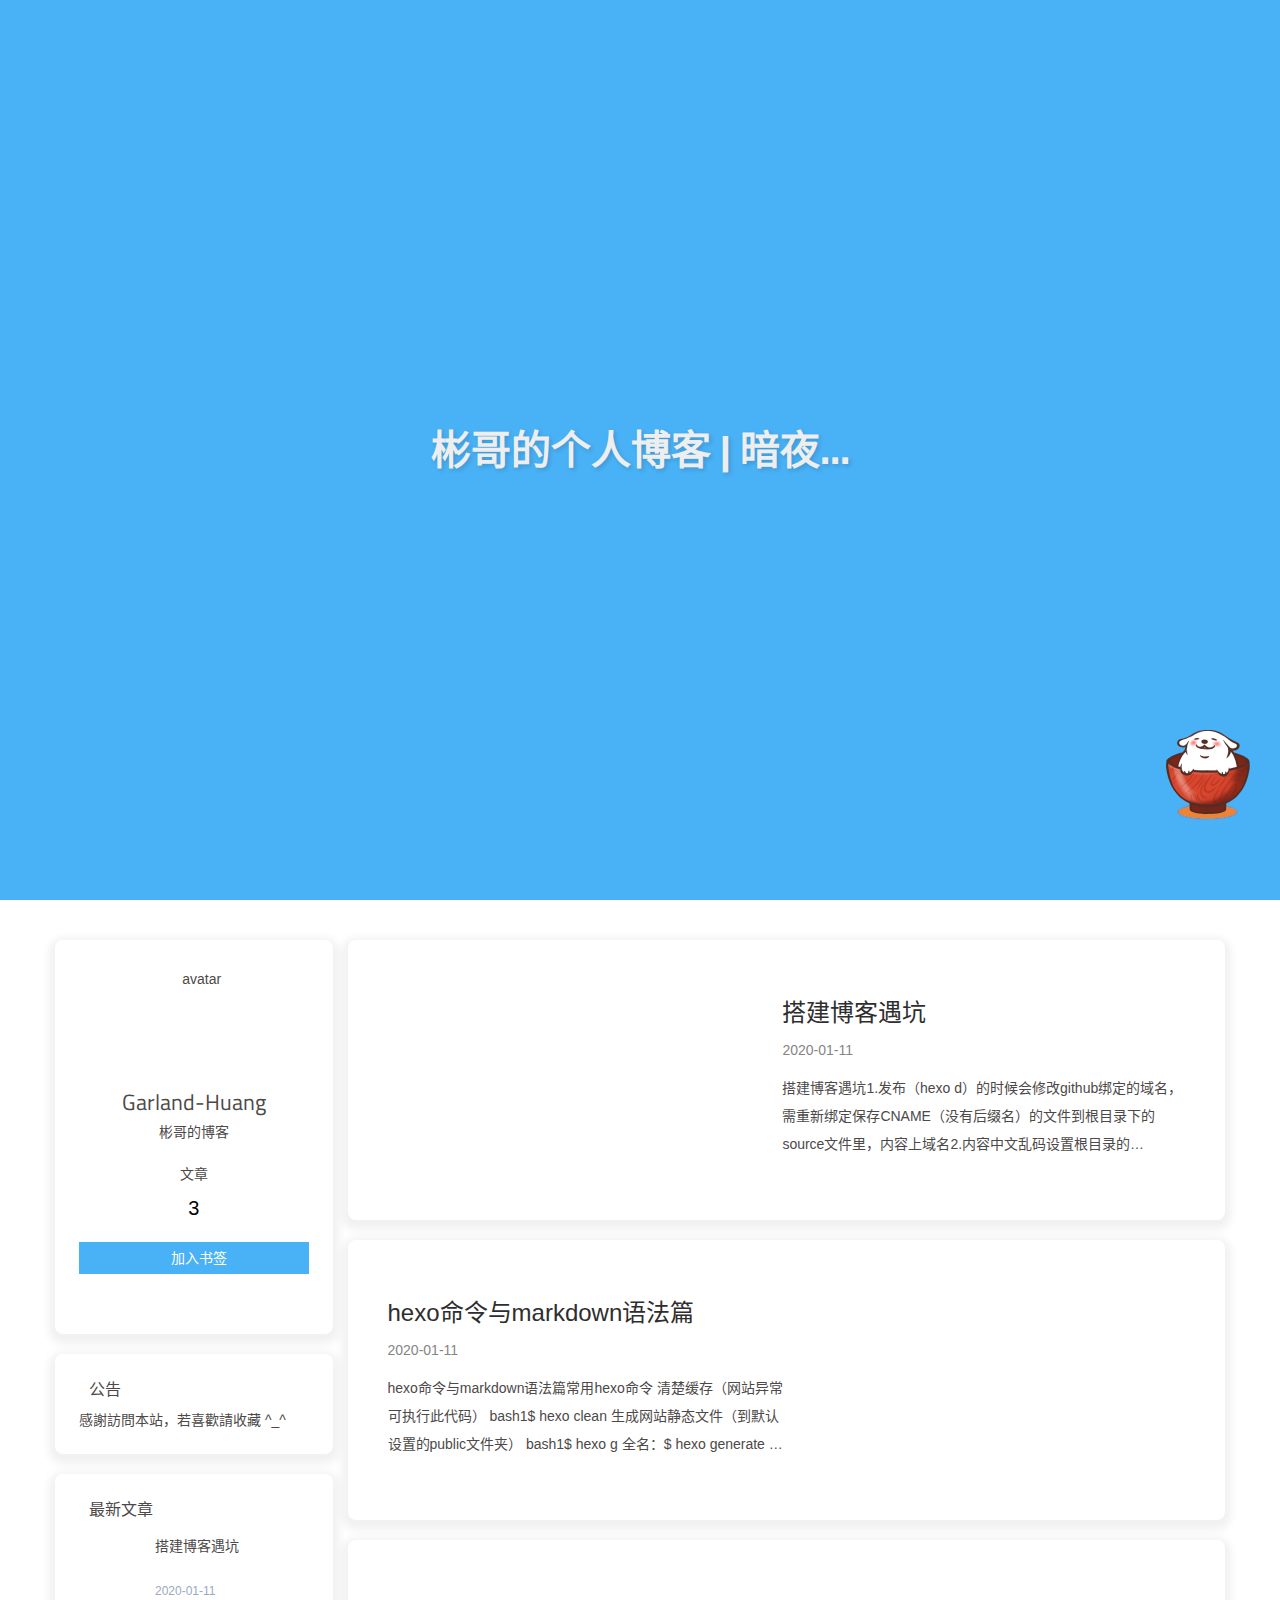
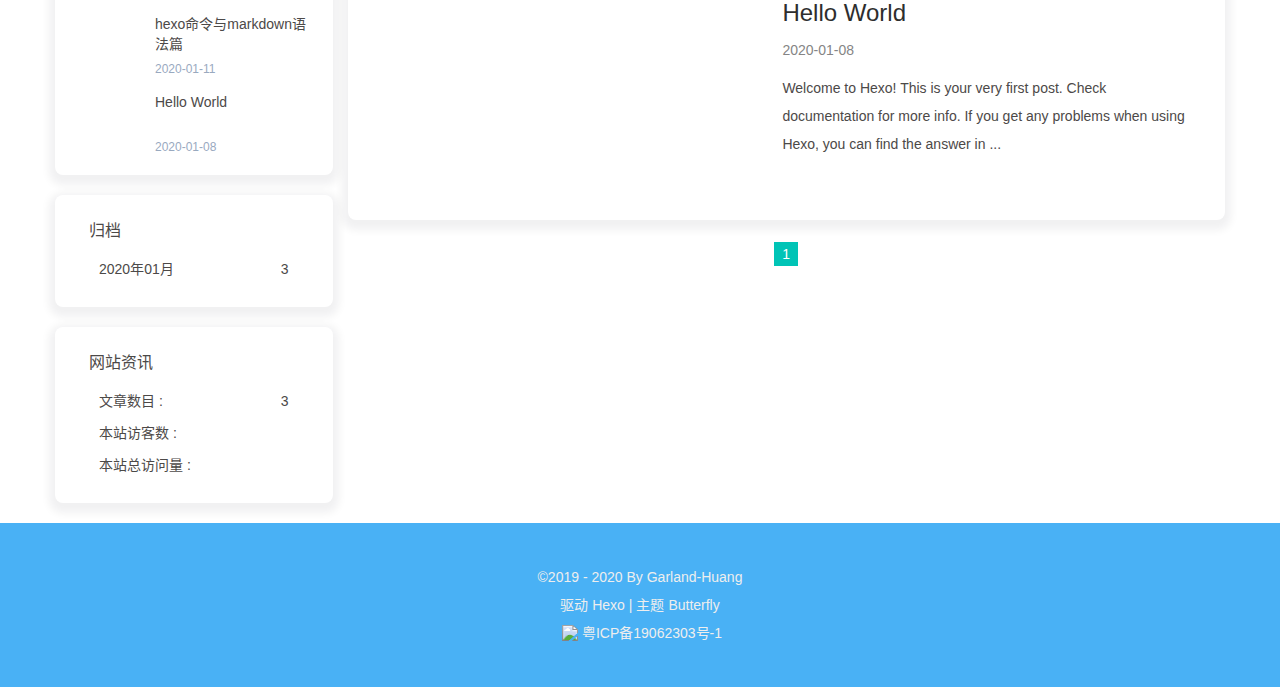
==== commit da9ca4e3: "Site updated: 2020-02-24 11:47:13" ====
--- a/index.html
+++ b/index.html
@@ -84,7 +84,7 @@
 部署到仓库
 
 Code1$ hexo d
-完整： ...</div></div></div><div class="recent-post-item article-container"><div class="post_cover left_radius"><a href="/2020/01/08/hello-world/" title="Hello World"><img class="post_bg lazyload" data-src="https://cdn.jsdelivr.net/gh/jerryc127/butterfly_cdn@2.1.0/top_img/default.png" onerror="this.onerror=null;this.src='/img/404.jpg'" alt="Hello World"></a></div><div class="recent-post-info">  <a class="article-title" href="/2020/01/08/hello-world/" title="Hello World">Hello World</a><time class="post-meta__date"><i class="fa fa-calendar" aria-hidden="true"></i> 2020-01-08</time><div class="content">Welcome to Hexo! This is your very first post. Check documentation for more info. If you get any problems when using Hexo, you can find the answer in  ...</div></div></div><nav id="pagination"><div class="pagination"><span class="page-number current">1</span></div></nav></div><div class="aside_content" id="aside_content"><div class="card-widget card-info"><div class="card-content"><div class="card-info-avatar is-center"><img class="avatar-img" src="/img/avatar.png" onerror="this.onerror=null;this.src='/img/friend_404.gif'" alt="avatar"><div class="author-info__name">Garland-Huang</div><div class="author-info__description">彬哥的博客</div></div><div class="card-info-data"><div class="card-info-data-item is-center"><a href="/archives/"><div class="headline">文章</div><div class="length_num">3</div></a></div></div><div class="card-info-bookmark is-center"><a class="bookmark button--primary button--animated" id="bookmark-it" href="javascript:;" title="加入书签" target="_self"><i class="fa fa-bookmark" aria-hidden="true"></i><span>加入书签</span></a></div><div class="card-info-social-icons is-center"><a class="social-icon" href="https://github.com/Garland-Huang" target="_blank"><i class="fa fa-github" aria-hidden="true"></i></a><a class="social-icon" href="mailto:328720905@qq.com" target="_blank"><i class="fa fa-envelope" aria-hidden="true"></i></a><a class="social-icon" href="/atom.xml" target="_blank"><i class="fa fa-rss" aria-hidden="true"></i></a></div></div></div><div class="card-widget card-announcement"><div class="card-content"><div class="item-headline"><i class="fa fa-bullhorn card-announcement-animation" aria-hidden="true"></i><span>公告</span></div><div class="announcement_content">感謝訪問本站，若喜歡請收藏 ^_^</div></div></div><div class="card-widget card-recent-post"><div class="card-content"><div class="item-headline"><i class="fa fa-history" aria-hidden="true"></i><span>最新文章</span></div><div class="aside-recent-item"> <div class="aside-recent-post"><a href="/2020/01/11/%E6%90%AD%E5%BB%BA%E5%8D%9A%E5%AE%A2%E9%81%87%E5%9D%91/"><div class="aside-post-cover"><img class="aside-post-bg lazyload" data-src="https://cdn.jsdelivr.net/gh/jerryc127/butterfly_cdn@2.1.0/top_img/default.png" onerror="this.onerror=null;this.src='/img/404.jpg'" title="搭建博客遇坑" alt="搭建博客遇坑"></div><div class="aside-post-title"><div class="aside-post_title" href="/2020/01/11/%E6%90%AD%E5%BB%BA%E5%8D%9A%E5%AE%A2%E9%81%87%E5%9D%91/" title="搭建博客遇坑">搭建博客遇坑</div><time class="aside-post_meta post-meta__date">2020-01-11</time></div></a></div><div class="aside-recent-post"><a href="/2020/01/11/%E8%AF%AD%E6%B3%95%E5%91%BD%E4%BB%A4%E7%AF%87/"><div class="aside-post-cover"><img class="aside-post-bg lazyload" data-src="https://cdn.jsdelivr.net/gh/jerryc127/butterfly_cdn@2.1.0/top_img/default.png" onerror="this.onerror=null;this.src='/img/404.jpg'" title="hexo命令与markdown语法篇" alt="hexo命令与markdown语法篇"></div><div class="aside-post-title"><div class="aside-post_title" href="/2020/01/11/%E8%AF%AD%E6%B3%95%E5%91%BD%E4%BB%A4%E7%AF%87/" title="hexo命令与markdown语法篇">hexo命令与markdown语法篇</div><time class="aside-post_meta post-meta__date">2020-01-11</time></div></a></div><div class="aside-recent-post"><a href="/2020/01/08/hello-world/"><div class="aside-post-cover"><img class="aside-post-bg lazyload" data-src="https://cdn.jsdelivr.net/gh/jerryc127/butterfly_cdn@2.1.0/top_img/default.png" onerror="this.onerror=null;this.src='/img/404.jpg'" title="Hello World" alt="Hello World"></div><div class="aside-post-title"><div class="aside-post_title" href="/2020/01/08/hello-world/" title="Hello World">Hello World</div><time class="aside-post_meta post-meta__date">2020-01-08</time></div></a></div></div></div></div><div class="card-widget card-archives"><div class="card-content"><div class="item-headline"><i class="fa fa-archive" aria-hidden="true"></i><span>归档</span></div><ul class="archive-list"><li class="archive-list-item"><a class="archive-list-link" href="/archives/2020/01/"><span class="archive-list-date">2020年01月</span><span class="archive-list-count">3</span></a></li></ul></div></div><div class="card-widget card-webinfo"><div class="card-content"><div class="item-headline"><i class="fa fa-line-chart" aria-hidden="true"></i><span>网站资讯</span></div><div class="webinfo"><div class="webinfo-item"><div class="webinfo-article-name">文章数目 :</div><div class="webinfo-article-count">3</div></div><div class="webinfo-item">      <div class="webinfo-site-uv-name">本站访客数 :</div><div class="webinfo-site-uv-count" id="busuanzi_value_site_uv"></div></div><div class="webinfo-item"><div class="webinfo-site-name">本站总访问量 :</div><div class="webinfo-site-pv-count" id="busuanzi_value_site_pv"></div></div></div></div></div></div></div></main><footer id="footer" data-type="color"><div id="footer-wrap"><div class="copyright">&copy;2019 - 2020 By Garland-Huang</div><div class="framework-info"><span>驱动 </span><a href="http://hexo.io" target="_blank" rel="noopener"><span>Hexo</span></a><span class="footer-separator">|</span><span>主题 </span><a href="https://github.com/jerryc127/hexo-theme-butterfly" target="_blank" rel="noopener"><span>Butterfly</span></a></div><div class="icp"><a href="www.huangjiabin.cn"><img class="icp-icon" src="/img/icp.png"><span>粤ICP备19062303号</span></a></div></div></footer></div><section class="rightside" id="rightside"><div id="rightside-config-hide"><a class="translate_chn_to_cht" id="translateLink" href="javascript:translatePage();" title="简繁转换" target="_self">繁</a><i class="darkmode fa fa-moon-o" id="darkmode" title="夜间模式"></i></div><div id="rightside-config-show"><div id="rightside_config" title="设置"><i class="fa fa-cog" aria-hidden="true"></i></div><i class="fa fa-arrow-up" id="go-up" title="回到顶部" aria-hidden="true"></i></div></section><script src="https://cdn.jsdelivr.net/npm/jquery@latest/dist/jquery.min.js"></script><script src="/js/utils.js"></script><script src="/js/main.js"></script><script src="/js/tw_cn.js"></script><script src="https://cdn.jsdelivr.net/npm/@fancyapps/fancybox@latest/dist/jquery.fancybox.min.js"></script><script id="canvas_nest" color="0,0,255" opacity="0.7" zIndex="-1" count="99" mobile="true" src="https://cdn.jsdelivr.net/gh/jerryc127/butterfly_cdn@2.1.0/js/canvas-nest.js"></script><script async src="//busuanzi.ibruce.info/busuanzi/2.3/busuanzi.pure.mini.js"></script><script src="https://cdn.jsdelivr.net/npm/instant.page@latest/instantpage.min.js" type="module"></script><script src="https://cdn.jsdelivr.net/npm/lazysizes@latest/lazysizes.min.js" async=""></script><!--  script(src=url_for(theme.CDN.ClickShowText))--><script src="https://cdn.jsdelivr.net/npm/typed.js"></script><script>var typed = new Typed(".subtitle", {
+完整： ...</div></div></div><div class="recent-post-item article-container"><div class="post_cover left_radius"><a href="/2020/01/08/hello-world/" title="Hello World"><img class="post_bg lazyload" data-src="https://cdn.jsdelivr.net/gh/jerryc127/butterfly_cdn@2.1.0/top_img/default.png" onerror="this.onerror=null;this.src='/img/404.jpg'" alt="Hello World"></a></div><div class="recent-post-info">  <a class="article-title" href="/2020/01/08/hello-world/" title="Hello World">Hello World</a><time class="post-meta__date"><i class="fa fa-calendar" aria-hidden="true"></i> 2020-01-08</time><div class="content">Welcome to Hexo! This is your very first post. Check documentation for more info. If you get any problems when using Hexo, you can find the answer in  ...</div></div></div><nav id="pagination"><div class="pagination"><span class="page-number current">1</span></div></nav></div><div class="aside_content" id="aside_content"><div class="card-widget card-info"><div class="card-content"><div class="card-info-avatar is-center"><img class="avatar-img" src="/img/avatar.png" onerror="this.onerror=null;this.src='/img/friend_404.gif'" alt="avatar"><div class="author-info__name">Garland-Huang</div><div class="author-info__description">彬哥的博客</div></div><div class="card-info-data"><div class="card-info-data-item is-center"><a href="/archives/"><div class="headline">文章</div><div class="length_num">3</div></a></div></div><div class="card-info-bookmark is-center"><a class="bookmark button--primary button--animated" id="bookmark-it" href="javascript:;" title="加入书签" target="_self"><i class="fa fa-bookmark" aria-hidden="true"></i><span>加入书签</span></a></div><div class="card-info-social-icons is-center"><a class="social-icon" href="https://github.com/Garland-Huang" target="_blank"><i class="fa fa-github" aria-hidden="true"></i></a><a class="social-icon" href="mailto:328720905@qq.com" target="_blank"><i class="fa fa-envelope" aria-hidden="true"></i></a><a class="social-icon" href="/atom.xml" target="_blank"><i class="fa fa-rss" aria-hidden="true"></i></a></div></div></div><div class="card-widget card-announcement"><div class="card-content"><div class="item-headline"><i class="fa fa-bullhorn card-announcement-animation" aria-hidden="true"></i><span>公告</span></div><div class="announcement_content">感謝訪問本站，若喜歡請收藏 ^_^</div></div></div><div class="card-widget card-recent-post"><div class="card-content"><div class="item-headline"><i class="fa fa-history" aria-hidden="true"></i><span>最新文章</span></div><div class="aside-recent-item"> <div class="aside-recent-post"><a href="/2020/01/11/%E6%90%AD%E5%BB%BA%E5%8D%9A%E5%AE%A2%E9%81%87%E5%9D%91/"><div class="aside-post-cover"><img class="aside-post-bg lazyload" data-src="https://cdn.jsdelivr.net/gh/jerryc127/butterfly_cdn@2.1.0/top_img/default.png" onerror="this.onerror=null;this.src='/img/404.jpg'" title="搭建博客遇坑" alt="搭建博客遇坑"></div><div class="aside-post-title"><div class="aside-post_title" href="/2020/01/11/%E6%90%AD%E5%BB%BA%E5%8D%9A%E5%AE%A2%E9%81%87%E5%9D%91/" title="搭建博客遇坑">搭建博客遇坑</div><time class="aside-post_meta post-meta__date">2020-01-11</time></div></a></div><div class="aside-recent-post"><a href="/2020/01/11/%E8%AF%AD%E6%B3%95%E5%91%BD%E4%BB%A4%E7%AF%87/"><div class="aside-post-cover"><img class="aside-post-bg lazyload" data-src="https://cdn.jsdelivr.net/gh/jerryc127/butterfly_cdn@2.1.0/top_img/default.png" onerror="this.onerror=null;this.src='/img/404.jpg'" title="hexo命令与markdown语法篇" alt="hexo命令与markdown语法篇"></div><div class="aside-post-title"><div class="aside-post_title" href="/2020/01/11/%E8%AF%AD%E6%B3%95%E5%91%BD%E4%BB%A4%E7%AF%87/" title="hexo命令与markdown语法篇">hexo命令与markdown语法篇</div><time class="aside-post_meta post-meta__date">2020-01-11</time></div></a></div><div class="aside-recent-post"><a href="/2020/01/08/hello-world/"><div class="aside-post-cover"><img class="aside-post-bg lazyload" data-src="https://cdn.jsdelivr.net/gh/jerryc127/butterfly_cdn@2.1.0/top_img/default.png" onerror="this.onerror=null;this.src='/img/404.jpg'" title="Hello World" alt="Hello World"></div><div class="aside-post-title"><div class="aside-post_title" href="/2020/01/08/hello-world/" title="Hello World">Hello World</div><time class="aside-post_meta post-meta__date">2020-01-08</time></div></a></div></div></div></div><div class="card-widget card-archives"><div class="card-content"><div class="item-headline"><i class="fa fa-archive" aria-hidden="true"></i><span>归档</span></div><ul class="archive-list"><li class="archive-list-item"><a class="archive-list-link" href="/archives/2020/01/"><span class="archive-list-date">2020年01月</span><span class="archive-list-count">3</span></a></li></ul></div></div><div class="card-widget card-webinfo"><div class="card-content"><div class="item-headline"><i class="fa fa-line-chart" aria-hidden="true"></i><span>网站资讯</span></div><div class="webinfo"><div class="webinfo-item"><div class="webinfo-article-name">文章数目 :</div><div class="webinfo-article-count">3</div></div><div class="webinfo-item">      <div class="webinfo-site-uv-name">本站访客数 :</div><div class="webinfo-site-uv-count" id="busuanzi_value_site_uv"></div></div><div class="webinfo-item"><div class="webinfo-site-name">本站总访问量 :</div><div class="webinfo-site-pv-count" id="busuanzi_value_site_pv"></div></div></div></div></div></div></div></main><footer id="footer" data-type="color"><div id="footer-wrap"><div class="copyright">&copy;2019 - 2020 By Garland-Huang</div><div class="framework-info"><span>驱动 </span><a href="http://hexo.io" target="_blank" rel="noopener"><span>Hexo</span></a><span class="footer-separator">|</span><span>主题 </span><a href="https://github.com/jerryc127/hexo-theme-butterfly" target="_blank" rel="noopener"><span>Butterfly</span></a></div><div class="icp"><a href="/"><img class="icp-icon" src="/img/icp.png"><span>粤ICP备19062303号-1</span></a></div></div></footer></div><section class="rightside" id="rightside"><div id="rightside-config-hide"><a class="translate_chn_to_cht" id="translateLink" href="javascript:translatePage();" title="简繁转换" target="_self">繁</a><i class="darkmode fa fa-moon-o" id="darkmode" title="夜间模式"></i></div><div id="rightside-config-show"><div id="rightside_config" title="设置"><i class="fa fa-cog" aria-hidden="true"></i></div><i class="fa fa-arrow-up" id="go-up" title="回到顶部" aria-hidden="true"></i></div></section><script src="https://cdn.jsdelivr.net/npm/jquery@latest/dist/jquery.min.js"></script><script src="/js/utils.js"></script><script src="/js/main.js"></script><script src="/js/tw_cn.js"></script><script src="https://cdn.jsdelivr.net/npm/@fancyapps/fancybox@latest/dist/jquery.fancybox.min.js"></script><script id="canvas_nest" color="0,0,255" opacity="0.7" zIndex="-1" count="99" mobile="true" src="https://cdn.jsdelivr.net/gh/jerryc127/butterfly_cdn@2.1.0/js/canvas-nest.js"></script><script async src="//busuanzi.ibruce.info/busuanzi/2.3/busuanzi.pure.mini.js"></script><script src="https://cdn.jsdelivr.net/npm/instant.page@latest/instantpage.min.js" type="module"></script><script src="https://cdn.jsdelivr.net/npm/lazysizes@latest/lazysizes.min.js" async=""></script><!--  script(src=url_for(theme.CDN.ClickShowText))--><script src="https://cdn.jsdelivr.net/npm/typed.js"></script><script>var typed = new Typed(".subtitle", {
 strings: '带着激情做事，你就会有激情,Act enthusiastic and you will be enthusiastic.'.split(","),
 startDelay: 300,
 typeSpeed: 100,
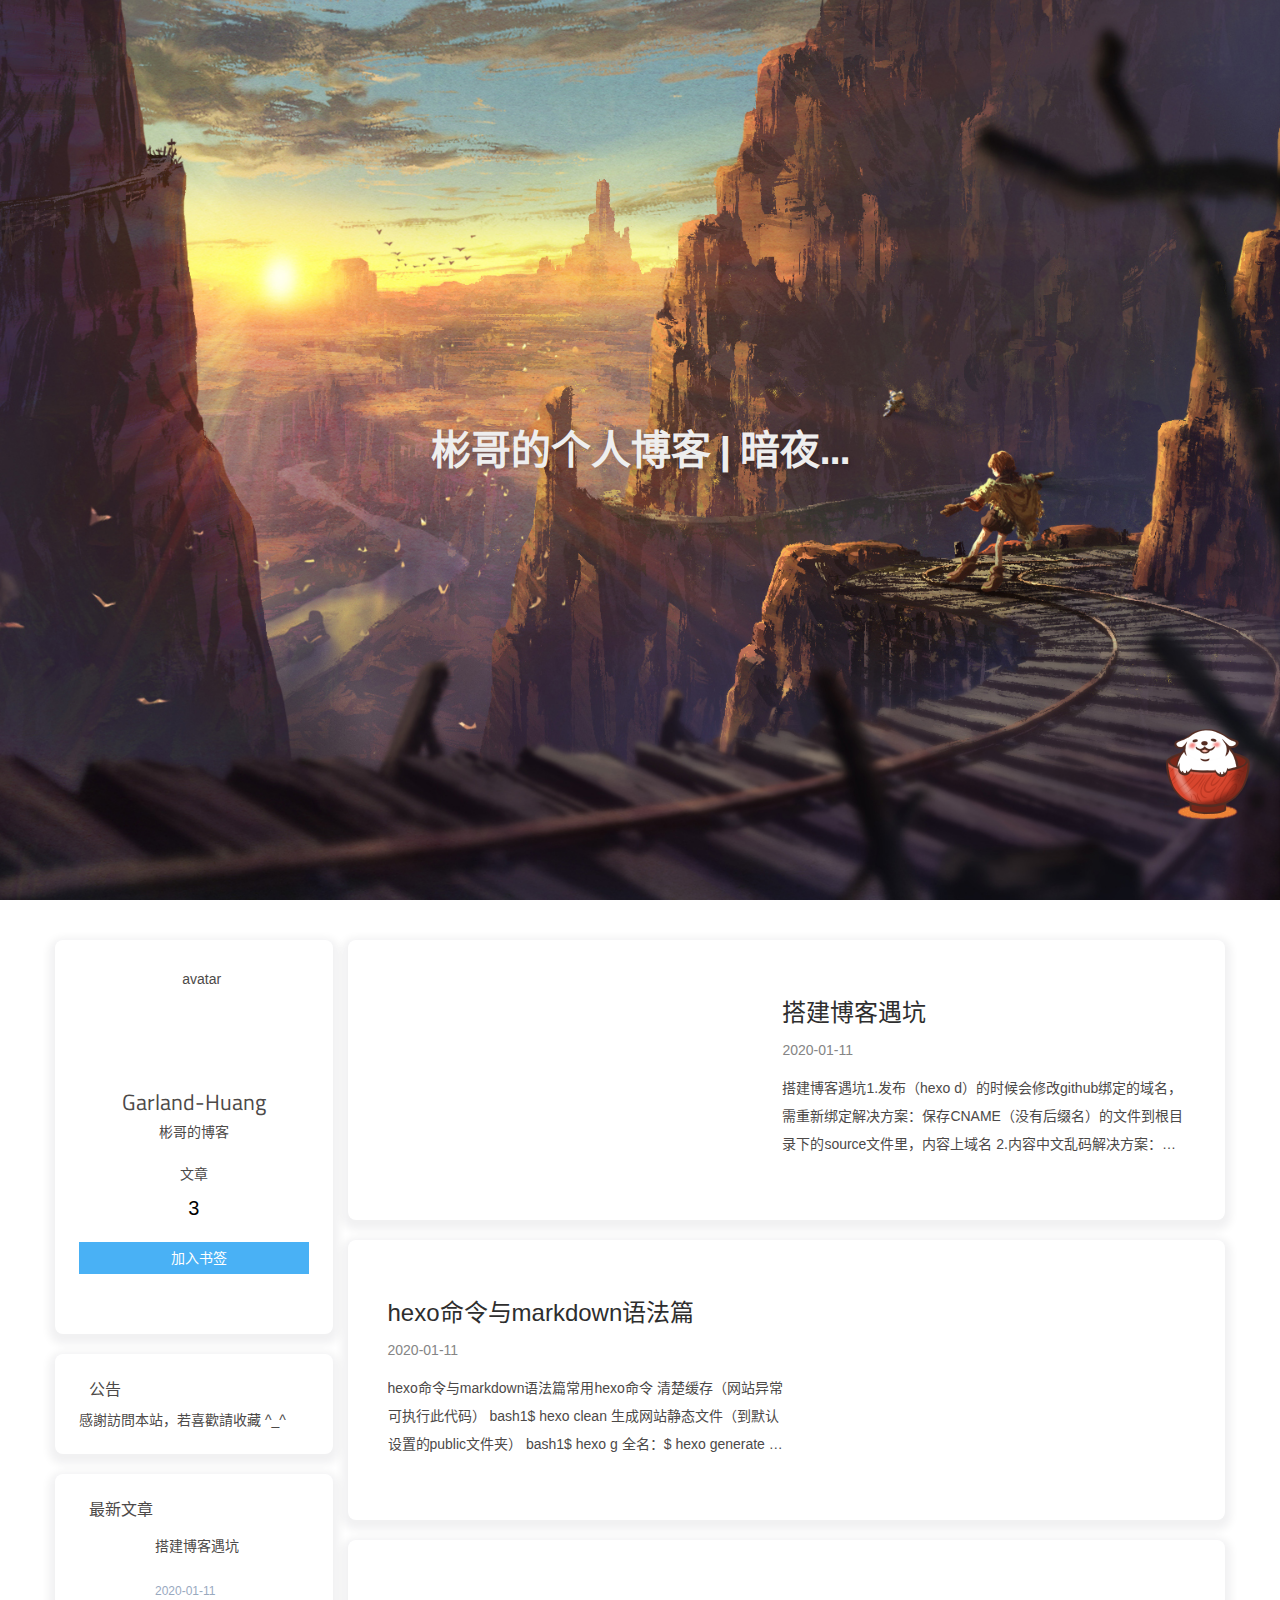
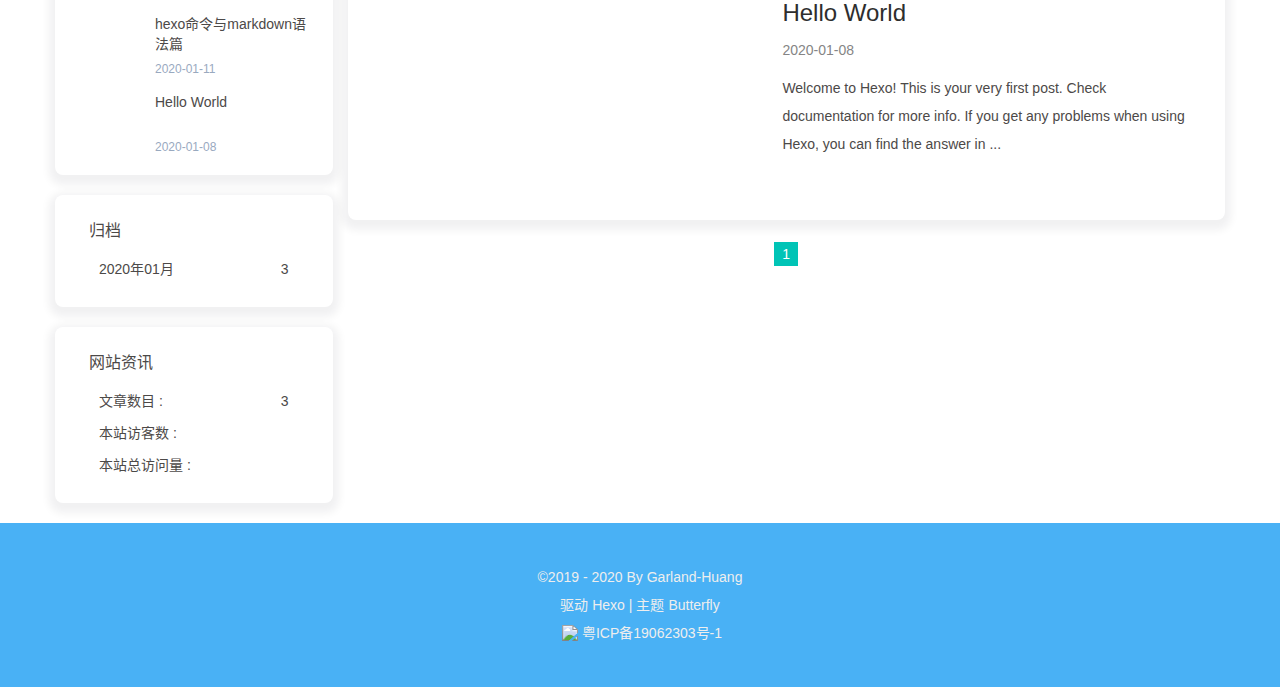
==== commit f7ec0cff: "Site updated: 2020-02-29 12:29:28" ====
--- a/index.html
+++ b/index.html
@@ -43,7 +43,7 @@
   if (document.querySelector('meta[name="theme-color"]') !== null){
   document.querySelector('meta[name="theme-color"]').setAttribute('content','#fff')
   }
-}</script><link rel="stylesheet" href="/css/index.css"><link rel="stylesheet" href="https://cdn.jsdelivr.net/npm/font-awesome@latest/css/font-awesome.min.css"><link rel="stylesheet" href="https://cdn.jsdelivr.net/npm/@fancyapps/fancybox@latest/dist/jquery.fancybox.min.css"><link rel="canonical" href="http://huangjiabin.cn/"><link rel="stylesheet" type="text/css" href="https://cdn.jsdelivr.net/npm/gitalk/dist/gitalk.min.css"><script src="https://cdn.jsdelivr.net/npm/gitalk@latest/dist/gitalk.min.js"></script><script src="https://cdn.jsdelivr.net/npm/blueimp-md5@2.10.0/js/md5.min.js"></script><link rel="preload" href="https://cdn.jsdelivr.net/gh/jerryc127/butterfly_cdn@2.1.0/top_img/index.jpg" as="image"><link rel="stylesheet" href="https://fonts.googleapis.com/css?family=Titillium+Web"><script>var GLOBAL_CONFIG = { 
+}</script><link rel="stylesheet" href="/css/index.css"><link rel="stylesheet" href="https://cdn.jsdelivr.net/npm/font-awesome@latest/css/font-awesome.min.css"><link rel="stylesheet" href="https://cdn.jsdelivr.net/npm/@fancyapps/fancybox@latest/dist/jquery.fancybox.min.css"><link rel="canonical" href="http://huangjiabin.cn/"><link rel="stylesheet" type="text/css" href="https://cdn.jsdelivr.net/npm/gitalk/dist/gitalk.min.css"><script src="https://cdn.jsdelivr.net/npm/gitalk@latest/dist/gitalk.min.js"></script><script src="https://cdn.jsdelivr.net/npm/blueimp-md5@2.10.0/js/md5.min.js"></script><link rel="preload" href="/img/index.jpg" as="image"><link rel="stylesheet" href="https://fonts.googleapis.com/css?family=Titillium+Web"><script>var GLOBAL_CONFIG = { 
   root: '/',
   algolia: undefined,
   localSearch: undefined,
@@ -70,7 +70,8 @@
   isPost: false
   
 }</script><meta name="generator" content="Hexo 4.2.0"><link rel="alternate" href="/atom.xml" title="彬哥的个人博客 | 暗夜..." type="application/atom+xml">
-</head><body><header> <div id="page-header"><span class="pull_left" id="blog_name"><a class="blog_title" id="site-name" href="/">彬哥的个人博客 | 暗夜...</a></span><span class="toggle-menu pull_right close"><a class="site-page"><i class="fa fa-bars fa-fw" aria-hidden="true"></i></a></span><span class="pull_right menus"><div class="menus_items"><div class="menus_item"><a class="site-page" href="/"><i class="fa-fw fa fa-home"></i><span> 首页</span></a></div><div class="menus_item"><a class="site-page" href="/archives/"><i class="fa-fw fa fa-archive"></i><span> 时间轴</span></a></div><div class="menus_item"><a class="site-page" href="/tags/"><i class="fa-fw fa fa-tags"></i><span> 标签</span></a></div><div class="menus_item"><a class="site-page" href="/categories/"><i class="fa-fw fa fa-folder-open"></i><span> 分类</span></a></div><div class="menus_item"><a class="site-page"><i class="fa-fw fa fa-list" aria-hidden="true"></i><span> 娱乐</span><i class="fa fa-chevron-down menus-expand" aria-hidden="true"></i></a><ul class="menus_item_child"><li><a class="site-page" href="/music/"><i class="fa-fw fa fa-music"></i><span> 音乐</span></a></li><li><a class="site-page" href="/movies/"><i class="fa-fw fa fa-film"></i><span> 电影</span></a></li></ul></div><div class="menus_item"><a class="site-page" href="/link/"><i class="fa-fw fa fa-link"></i><span> 友链</span></a></div><div class="menus_item"><a class="site-page" href="/about/"><i class="fa-fw fa fa-heart"></i><span> 关于</span></a></div></div></span></div></header><div id="mobile-sidebar"><div id="menu_mask"></div><div id="mobile-sidebar-menus"><div class="mobile_author_icon"><img class="avatar-img" src="/img/avatar.png" onerror="onerror=null;src='/img/friend_404.gif'" alt="avatar"></div><div class="mobile_post_data"><div class="mobile_data_item is-center"><div class="mobile_data_link"><a href="/archives/"><div class="headline">文章</div><div class="length_num">3</div></a></div></div></div><hr><div class="menus_items"><div class="menus_item"><a class="site-page" href="/"><i class="fa-fw fa fa-home"></i><span> 首页</span></a></div><div class="menus_item"><a class="site-page" href="/archives/"><i class="fa-fw fa fa-archive"></i><span> 时间轴</span></a></div><div class="menus_item"><a class="site-page" href="/tags/"><i class="fa-fw fa fa-tags"></i><span> 标签</span></a></div><div class="menus_item"><a class="site-page" href="/categories/"><i class="fa-fw fa fa-folder-open"></i><span> 分类</span></a></div><div class="menus_item"><a class="site-page"><i class="fa-fw fa fa-list" aria-hidden="true"></i><span> 娱乐</span><i class="fa fa-chevron-down menus-expand" aria-hidden="true"></i></a><ul class="menus_item_child"><li><a class="site-page" href="/music/"><i class="fa-fw fa fa-music"></i><span> 音乐</span></a></li><li><a class="site-page" href="/movies/"><i class="fa-fw fa fa-film"></i><span> 电影</span></a></li></ul></div><div class="menus_item"><a class="site-page" href="/link/"><i class="fa-fw fa fa-link"></i><span> 友链</span></a></div><div class="menus_item"><a class="site-page" href="/about/"><i class="fa-fw fa fa-heart"></i><span> 关于</span></a></div></div></div></div><div id="body-wrap"><nav class="full_page" id="nav" style="background-image: url(https://cdn.jsdelivr.net/gh/jerryc127/butterfly_cdn@2.1.0/top_img/index.jpg)"><div id="site-info"><div id="site-title"><span class="blogtitle">彬哥的个人博客 | 暗夜...</span></div><div id="site-sub-title"><span class="subtitle"></span></div><div id="site-social-icons"><a class="social-icon" href="https://github.com/Garland-Huang" target="_blank"><i class="fa fa-github" aria-hidden="true"></i></a><a class="social-icon" href="mailto:328720905@qq.com" target="_blank"><i class="fa fa-envelope" aria-hidden="true"></i></a><a class="social-icon" href="/atom.xml" target="_blank"><i class="fa fa-rss" aria-hidden="true"></i></a></div></div><div class="scroll-down"><i class="fa fa-angle-down scroll-down-effects"></i></div></nav><main id="content-outer"><div class="layout_page" id="content-inner"><div class="recent-posts" id="recent-posts"><div class="recent-post-item article-container"><div class="post_cover left_radius"><a href="/2020/01/11/%E6%90%AD%E5%BB%BA%E5%8D%9A%E5%AE%A2%E9%81%87%E5%9D%91/" title="搭建博客遇坑"><img class="post_bg lazyload" data-src="https://cdn.jsdelivr.net/gh/jerryc127/butterfly_cdn@2.1.0/top_img/default.png" onerror="this.onerror=null;this.src='/img/404.jpg'" alt="搭建博客遇坑"></a></div><div class="recent-post-info">  <a class="article-title" href="/2020/01/11/%E6%90%AD%E5%BB%BA%E5%8D%9A%E5%AE%A2%E9%81%87%E5%9D%91/" title="搭建博客遇坑">搭建博客遇坑</a><time class="post-meta__date"><i class="fa fa-calendar" aria-hidden="true"></i> 2020-01-11</time><div class="content">搭建博客遇坑1.发布（hexo d）的时候会修改github绑定的域名，需重新绑定保存CNAME（没有后缀名）的文件到根目录下的source文件里，内容上域名2.内容中文乱码设置根目录的_config.yml 文件下的language，设置为zh-Hans或者zh-CN取决于theme主题文件的la ...</div></div></div><div class="recent-post-item article-container"><div class="post_cover right_radius"><a href="/2020/01/11/%E8%AF%AD%E6%B3%95%E5%91%BD%E4%BB%A4%E7%AF%87/" title="hexo命令与markdown语法篇"><img class="post_bg lazyload" data-src="https://cdn.jsdelivr.net/gh/jerryc127/butterfly_cdn@2.1.0/top_img/default.png" onerror="this.onerror=null;this.src='/img/404.jpg'" alt="hexo命令与markdown语法篇"></a></div><div class="recent-post-info">  <a class="article-title" href="/2020/01/11/%E8%AF%AD%E6%B3%95%E5%91%BD%E4%BB%A4%E7%AF%87/" title="hexo命令与markdown语法篇">hexo命令与markdown语法篇</a><time class="post-meta__date"><i class="fa fa-calendar" aria-hidden="true"></i> 2020-01-11</time><div class="content">hexo命令与markdown语法篇常用hexo命令
+</head><body><header> <div id="page-header"><span class="pull_left" id="blog_name"><a class="blog_title" id="site-name" href="/">彬哥的个人博客 | 暗夜...</a></span><span class="toggle-menu pull_right close"><a class="site-page"><i class="fa fa-bars fa-fw" aria-hidden="true"></i></a></span><span class="pull_right menus"><div class="menus_items"><div class="menus_item"><a class="site-page" href="/"><i class="fa-fw fa fa-home"></i><span> 首页</span></a></div><div class="menus_item"><a class="site-page" href="/archives/"><i class="fa-fw fa fa-archive"></i><span> 时间轴</span></a></div><div class="menus_item"><a class="site-page" href="/tags/"><i class="fa-fw fa fa-tags"></i><span> 标签</span></a></div><div class="menus_item"><a class="site-page" href="/categories/"><i class="fa-fw fa fa-folder-open"></i><span> 分类</span></a></div><div class="menus_item"><a class="site-page"><i class="fa-fw fa fa-list" aria-hidden="true"></i><span> 娱乐</span><i class="fa fa-chevron-down menus-expand" aria-hidden="true"></i></a><ul class="menus_item_child"><li><a class="site-page" href="/music/"><i class="fa-fw fa fa-music"></i><span> 音乐</span></a></li><li><a class="site-page" href="/movies/"><i class="fa-fw fa fa-film"></i><span> 电影</span></a></li></ul></div><div class="menus_item"><a class="site-page" href="/link/"><i class="fa-fw fa fa-link"></i><span> 友链</span></a></div><div class="menus_item"><a class="site-page" href="/about/"><i class="fa-fw fa fa-heart"></i><span> 关于</span></a></div></div></span></div></header><div id="mobile-sidebar"><div id="menu_mask"></div><div id="mobile-sidebar-menus"><div class="mobile_author_icon"><img class="avatar-img" src="/img/avatar.png" onerror="onerror=null;src='/img/friend_404.gif'" alt="avatar"></div><div class="mobile_post_data"><div class="mobile_data_item is-center"><div class="mobile_data_link"><a href="/archives/"><div class="headline">文章</div><div class="length_num">3</div></a></div></div></div><hr><div class="menus_items"><div class="menus_item"><a class="site-page" href="/"><i class="fa-fw fa fa-home"></i><span> 首页</span></a></div><div class="menus_item"><a class="site-page" href="/archives/"><i class="fa-fw fa fa-archive"></i><span> 时间轴</span></a></div><div class="menus_item"><a class="site-page" href="/tags/"><i class="fa-fw fa fa-tags"></i><span> 标签</span></a></div><div class="menus_item"><a class="site-page" href="/categories/"><i class="fa-fw fa fa-folder-open"></i><span> 分类</span></a></div><div class="menus_item"><a class="site-page"><i class="fa-fw fa fa-list" aria-hidden="true"></i><span> 娱乐</span><i class="fa fa-chevron-down menus-expand" aria-hidden="true"></i></a><ul class="menus_item_child"><li><a class="site-page" href="/music/"><i class="fa-fw fa fa-music"></i><span> 音乐</span></a></li><li><a class="site-page" href="/movies/"><i class="fa-fw fa fa-film"></i><span> 电影</span></a></li></ul></div><div class="menus_item"><a class="site-page" href="/link/"><i class="fa-fw fa fa-link"></i><span> 友链</span></a></div><div class="menus_item"><a class="site-page" href="/about/"><i class="fa-fw fa fa-heart"></i><span> 关于</span></a></div></div></div></div><div id="body-wrap"><nav class="full_page" id="nav" style="background-image: url(/img/index.jpg)"><div id="site-info"><div id="site-title"><span class="blogtitle">彬哥的个人博客 | 暗夜...</span></div><div id="site-sub-title"><span class="subtitle"></span></div><div id="site-social-icons"><a class="social-icon" href="https://github.com/Garland-Huang" target="_blank"><i class="fa fa-github" aria-hidden="true"></i></a><a class="social-icon" href="mailto:328720905@qq.com" target="_blank"><i class="fa fa-envelope" aria-hidden="true"></i></a><a class="social-icon" href="/atom.xml" target="_blank"><i class="fa fa-rss" aria-hidden="true"></i></a></div></div><div class="scroll-down"><i class="fa fa-angle-down scroll-down-effects"></i></div></nav><main id="content-outer"><div class="layout_page" id="content-inner"><div class="recent-posts" id="recent-posts"><div class="recent-post-item article-container"><div class="post_cover left_radius"><a href="/2020/01/11/%E6%90%AD%E5%BB%BA%E5%8D%9A%E5%AE%A2%E9%81%87%E5%9D%91/" title="搭建博客遇坑"><img class="post_bg lazyload" data-src="https://cdn.jsdelivr.net/gh/jerryc127/butterfly_cdn@2.1.0/top_img/default.png" onerror="this.onerror=null;this.src='/img/404.jpg'" alt="搭建博客遇坑"></a></div><div class="recent-post-info">  <a class="article-title" href="/2020/01/11/%E6%90%AD%E5%BB%BA%E5%8D%9A%E5%AE%A2%E9%81%87%E5%9D%91/" title="搭建博客遇坑">搭建博客遇坑</a><time class="post-meta__date"><i class="fa fa-calendar" aria-hidden="true"></i> 2020-01-11</time><div class="content">搭建博客遇坑1.发布（hexo d）的时候会修改github绑定的域名，需重新绑定解决方案：保存CNAME（没有后缀名）的文件到根目录下的source文件里，内容上域名
+2.内容中文乱码解决方案：设置根目录的_config.yml 文件下的language，设置为zh-Hans或者zh-CN取决于t ...</div></div></div><div class="recent-post-item article-container"><div class="post_cover right_radius"><a href="/2020/01/11/%E8%AF%AD%E6%B3%95%E5%91%BD%E4%BB%A4%E7%AF%87/" title="hexo命令与markdown语法篇"><img class="post_bg lazyload" data-src="https://cdn.jsdelivr.net/gh/jerryc127/butterfly_cdn@2.1.0/top_img/default.png" onerror="this.onerror=null;this.src='/img/404.jpg'" alt="hexo命令与markdown语法篇"></a></div><div class="recent-post-info">  <a class="article-title" href="/2020/01/11/%E8%AF%AD%E6%B3%95%E5%91%BD%E4%BB%A4%E7%AF%87/" title="hexo命令与markdown语法篇">hexo命令与markdown语法篇</a><time class="post-meta__date"><i class="fa fa-calendar" aria-hidden="true"></i> 2020-01-11</time><div class="content">hexo命令与markdown语法篇常用hexo命令
 清楚缓存（网站异常可执行此代码）
 
 bash1$ hexo clean
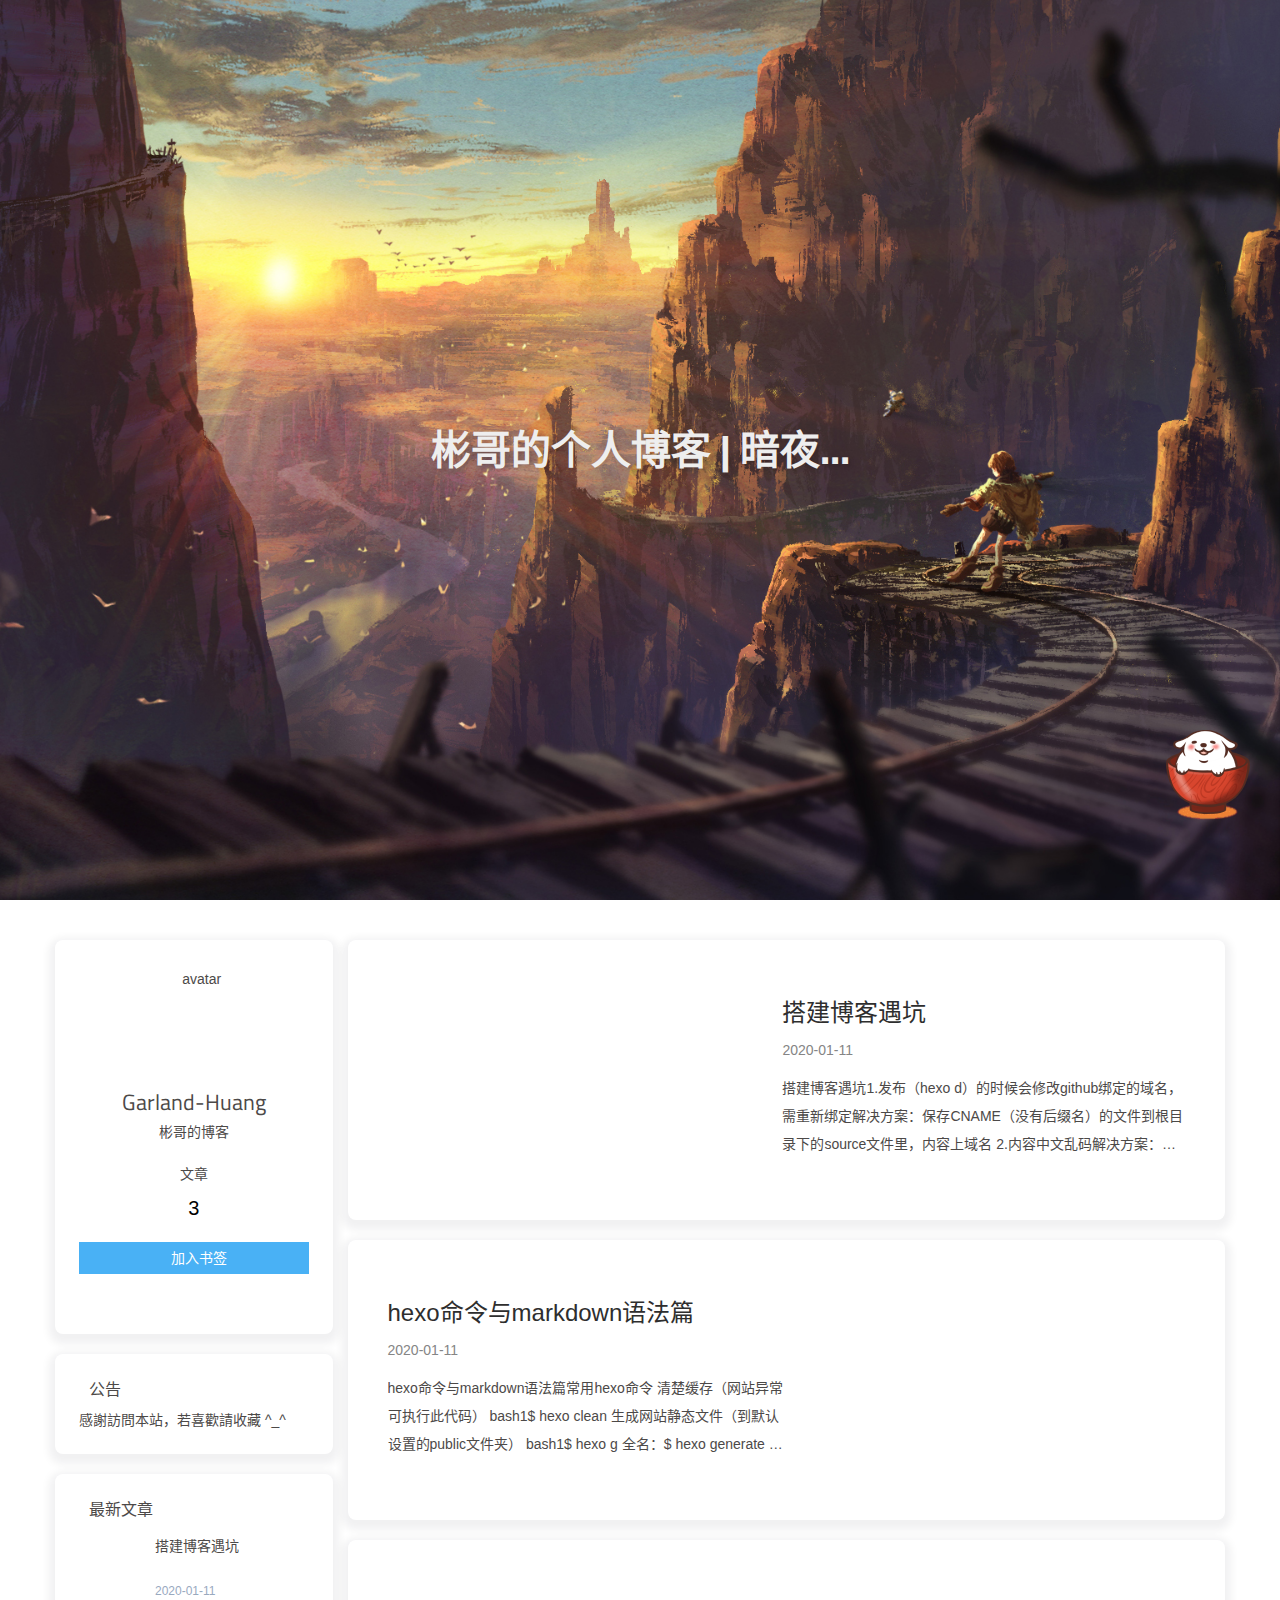
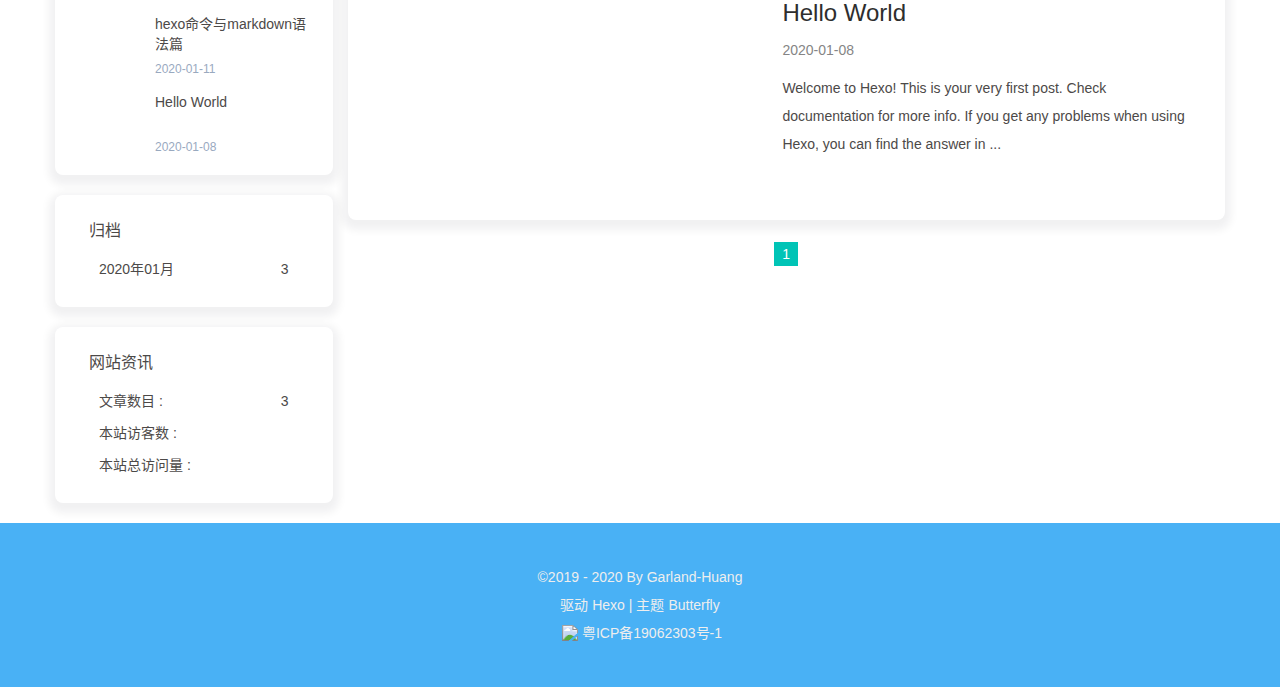
==== commit 2a50277b: "Site updated: 2020-02-29 13:43:49" ====
--- a/index.html
+++ b/index.html
@@ -70,8 +70,8 @@
   isPost: false
   
 }</script><meta name="generator" content="Hexo 4.2.0"><link rel="alternate" href="/atom.xml" title="彬哥的个人博客 | 暗夜..." type="application/atom+xml">
-</head><body><header> <div id="page-header"><span class="pull_left" id="blog_name"><a class="blog_title" id="site-name" href="/">彬哥的个人博客 | 暗夜...</a></span><span class="toggle-menu pull_right close"><a class="site-page"><i class="fa fa-bars fa-fw" aria-hidden="true"></i></a></span><span class="pull_right menus"><div class="menus_items"><div class="menus_item"><a class="site-page" href="/"><i class="fa-fw fa fa-home"></i><span> 首页</span></a></div><div class="menus_item"><a class="site-page" href="/archives/"><i class="fa-fw fa fa-archive"></i><span> 时间轴</span></a></div><div class="menus_item"><a class="site-page" href="/tags/"><i class="fa-fw fa fa-tags"></i><span> 标签</span></a></div><div class="menus_item"><a class="site-page" href="/categories/"><i class="fa-fw fa fa-folder-open"></i><span> 分类</span></a></div><div class="menus_item"><a class="site-page"><i class="fa-fw fa fa-list" aria-hidden="true"></i><span> 娱乐</span><i class="fa fa-chevron-down menus-expand" aria-hidden="true"></i></a><ul class="menus_item_child"><li><a class="site-page" href="/music/"><i class="fa-fw fa fa-music"></i><span> 音乐</span></a></li><li><a class="site-page" href="/movies/"><i class="fa-fw fa fa-film"></i><span> 电影</span></a></li></ul></div><div class="menus_item"><a class="site-page" href="/link/"><i class="fa-fw fa fa-link"></i><span> 友链</span></a></div><div class="menus_item"><a class="site-page" href="/about/"><i class="fa-fw fa fa-heart"></i><span> 关于</span></a></div></div></span></div></header><div id="mobile-sidebar"><div id="menu_mask"></div><div id="mobile-sidebar-menus"><div class="mobile_author_icon"><img class="avatar-img" src="/img/avatar.png" onerror="onerror=null;src='/img/friend_404.gif'" alt="avatar"></div><div class="mobile_post_data"><div class="mobile_data_item is-center"><div class="mobile_data_link"><a href="/archives/"><div class="headline">文章</div><div class="length_num">3</div></a></div></div></div><hr><div class="menus_items"><div class="menus_item"><a class="site-page" href="/"><i class="fa-fw fa fa-home"></i><span> 首页</span></a></div><div class="menus_item"><a class="site-page" href="/archives/"><i class="fa-fw fa fa-archive"></i><span> 时间轴</span></a></div><div class="menus_item"><a class="site-page" href="/tags/"><i class="fa-fw fa fa-tags"></i><span> 标签</span></a></div><div class="menus_item"><a class="site-page" href="/categories/"><i class="fa-fw fa fa-folder-open"></i><span> 分类</span></a></div><div class="menus_item"><a class="site-page"><i class="fa-fw fa fa-list" aria-hidden="true"></i><span> 娱乐</span><i class="fa fa-chevron-down menus-expand" aria-hidden="true"></i></a><ul class="menus_item_child"><li><a class="site-page" href="/music/"><i class="fa-fw fa fa-music"></i><span> 音乐</span></a></li><li><a class="site-page" href="/movies/"><i class="fa-fw fa fa-film"></i><span> 电影</span></a></li></ul></div><div class="menus_item"><a class="site-page" href="/link/"><i class="fa-fw fa fa-link"></i><span> 友链</span></a></div><div class="menus_item"><a class="site-page" href="/about/"><i class="fa-fw fa fa-heart"></i><span> 关于</span></a></div></div></div></div><div id="body-wrap"><nav class="full_page" id="nav" style="background-image: url(/img/index.jpg)"><div id="site-info"><div id="site-title"><span class="blogtitle">彬哥的个人博客 | 暗夜...</span></div><div id="site-sub-title"><span class="subtitle"></span></div><div id="site-social-icons"><a class="social-icon" href="https://github.com/Garland-Huang" target="_blank"><i class="fa fa-github" aria-hidden="true"></i></a><a class="social-icon" href="mailto:328720905@qq.com" target="_blank"><i class="fa fa-envelope" aria-hidden="true"></i></a><a class="social-icon" href="/atom.xml" target="_blank"><i class="fa fa-rss" aria-hidden="true"></i></a></div></div><div class="scroll-down"><i class="fa fa-angle-down scroll-down-effects"></i></div></nav><main id="content-outer"><div class="layout_page" id="content-inner"><div class="recent-posts" id="recent-posts"><div class="recent-post-item article-container"><div class="post_cover left_radius"><a href="/2020/01/11/%E6%90%AD%E5%BB%BA%E5%8D%9A%E5%AE%A2%E9%81%87%E5%9D%91/" title="搭建博客遇坑"><img class="post_bg lazyload" data-src="https://cdn.jsdelivr.net/gh/jerryc127/butterfly_cdn@2.1.0/top_img/default.png" onerror="this.onerror=null;this.src='/img/404.jpg'" alt="搭建博客遇坑"></a></div><div class="recent-post-info">  <a class="article-title" href="/2020/01/11/%E6%90%AD%E5%BB%BA%E5%8D%9A%E5%AE%A2%E9%81%87%E5%9D%91/" title="搭建博客遇坑">搭建博客遇坑</a><time class="post-meta__date"><i class="fa fa-calendar" aria-hidden="true"></i> 2020-01-11</time><div class="content">搭建博客遇坑1.发布（hexo d）的时候会修改github绑定的域名，需重新绑定解决方案：保存CNAME（没有后缀名）的文件到根目录下的source文件里，内容上域名
-2.内容中文乱码解决方案：设置根目录的_config.yml 文件下的language，设置为zh-Hans或者zh-CN取决于t ...</div></div></div><div class="recent-post-item article-container"><div class="post_cover right_radius"><a href="/2020/01/11/%E8%AF%AD%E6%B3%95%E5%91%BD%E4%BB%A4%E7%AF%87/" title="hexo命令与markdown语法篇"><img class="post_bg lazyload" data-src="https://cdn.jsdelivr.net/gh/jerryc127/butterfly_cdn@2.1.0/top_img/default.png" onerror="this.onerror=null;this.src='/img/404.jpg'" alt="hexo命令与markdown语法篇"></a></div><div class="recent-post-info">  <a class="article-title" href="/2020/01/11/%E8%AF%AD%E6%B3%95%E5%91%BD%E4%BB%A4%E7%AF%87/" title="hexo命令与markdown语法篇">hexo命令与markdown语法篇</a><time class="post-meta__date"><i class="fa fa-calendar" aria-hidden="true"></i> 2020-01-11</time><div class="content">hexo命令与markdown语法篇常用hexo命令
+</head><body><header> <div id="page-header"><span class="pull_left" id="blog_name"><a class="blog_title" id="site-name" href="/">彬哥的个人博客 | 暗夜...</a></span><span class="toggle-menu pull_right close"><a class="site-page"><i class="fa fa-bars fa-fw" aria-hidden="true"></i></a></span><span class="pull_right menus"><div class="menus_items"><div class="menus_item"><a class="site-page" href="/"><i class="fa-fw fa fa-home"></i><span> 首页</span></a></div><div class="menus_item"><a class="site-page" href="/archives/"><i class="fa-fw fa fa-archive"></i><span> 时间轴</span></a></div><div class="menus_item"><a class="site-page" href="/tags/"><i class="fa-fw fa fa-tags"></i><span> 标签</span></a></div><div class="menus_item"><a class="site-page" href="/categories/"><i class="fa-fw fa fa-folder-open"></i><span> 分类</span></a></div><div class="menus_item"><a class="site-page"><i class="fa-fw fa fa-list" aria-hidden="true"></i><span> 娱乐</span><i class="fa fa-chevron-down menus-expand" aria-hidden="true"></i></a><ul class="menus_item_child"><li><a class="site-page" href="/music/"><i class="fa-fw fa fa-music"></i><span> 音乐</span></a></li><li><a class="site-page" href="/movies/"><i class="fa-fw fa fa-film"></i><span> 电影</span></a></li></ul></div><div class="menus_item"><a class="site-page" href="/link/"><i class="fa-fw fa fa-link"></i><span> 友链</span></a></div><div class="menus_item"><a class="site-page" href="/about/"><i class="fa-fw fa fa-heart"></i><span> 关于</span></a></div></div></span></div></header><div id="mobile-sidebar"><div id="menu_mask"></div><div id="mobile-sidebar-menus"><div class="mobile_author_icon"><img class="avatar-img" src="/img/avatar.png" onerror="onerror=null;src='/img/friend_404.gif'" alt="avatar"></div><div class="mobile_post_data"><div class="mobile_data_item is-center"><div class="mobile_data_link"><a href="/archives/"><div class="headline">文章</div><div class="length_num">3</div></a></div></div></div><hr><div class="menus_items"><div class="menus_item"><a class="site-page" href="/"><i class="fa-fw fa fa-home"></i><span> 首页</span></a></div><div class="menus_item"><a class="site-page" href="/archives/"><i class="fa-fw fa fa-archive"></i><span> 时间轴</span></a></div><div class="menus_item"><a class="site-page" href="/tags/"><i class="fa-fw fa fa-tags"></i><span> 标签</span></a></div><div class="menus_item"><a class="site-page" href="/categories/"><i class="fa-fw fa fa-folder-open"></i><span> 分类</span></a></div><div class="menus_item"><a class="site-page"><i class="fa-fw fa fa-list" aria-hidden="true"></i><span> 娱乐</span><i class="fa fa-chevron-down menus-expand" aria-hidden="true"></i></a><ul class="menus_item_child"><li><a class="site-page" href="/music/"><i class="fa-fw fa fa-music"></i><span> 音乐</span></a></li><li><a class="site-page" href="/movies/"><i class="fa-fw fa fa-film"></i><span> 电影</span></a></li></ul></div><div class="menus_item"><a class="site-page" href="/link/"><i class="fa-fw fa fa-link"></i><span> 友链</span></a></div><div class="menus_item"><a class="site-page" href="/about/"><i class="fa-fw fa fa-heart"></i><span> 关于</span></a></div></div></div></div><div id="body-wrap"><nav class="full_page" id="nav" style="background-image: url(/img/index.jpg)"><div id="site-info"><div id="site-title"><span class="blogtitle">彬哥的个人博客 | 暗夜...</span></div><div id="site-sub-title"><span class="subtitle"></span></div><div id="site-social-icons"><a class="social-icon" href="https://github.com/Garland-Huang" target="_blank"><i class="fa fa-github" aria-hidden="true"></i></a><a class="social-icon" href="mailto:328720905@qq.com" target="_blank"><i class="fa fa-envelope" aria-hidden="true"></i></a><a class="social-icon" href="/atom.xml" target="_blank"><i class="fa fa-rss" aria-hidden="true"></i></a></div></div><div class="scroll-down"><i class="fa fa-angle-down scroll-down-effects"></i></div></nav><main id="content-outer"><div class="layout_page" id="content-inner"><div class="recent-posts" id="recent-posts"><div class="recent-post-item article-container"><div class="post_cover left_radius"><a href="/2020/01/11/%E6%90%AD%E5%BB%BA%E5%8D%9A%E5%AE%A2%E9%81%87%E5%9D%91/" title="搭建博客遇坑"><img class="post_bg lazyload" data-src="/img/default.jpg" onerror="this.onerror=null;this.src='/img/404.jpg'" alt="搭建博客遇坑"></a></div><div class="recent-post-info">  <a class="article-title" href="/2020/01/11/%E6%90%AD%E5%BB%BA%E5%8D%9A%E5%AE%A2%E9%81%87%E5%9D%91/" title="搭建博客遇坑">搭建博客遇坑</a><time class="post-meta__date"><i class="fa fa-calendar" aria-hidden="true"></i> 2020-01-11</time><div class="content">搭建博客遇坑1.发布（hexo d）的时候会修改github绑定的域名，需重新绑定解决方案：保存CNAME（没有后缀名）的文件到根目录下的source文件里，内容上域名
+2.内容中文乱码解决方案：设置根目录的_config.yml 文件下的language，设置为zh-Hans或者zh-CN取决于t ...</div></div></div><div class="recent-post-item article-container"><div class="post_cover right_radius"><a href="/2020/01/11/%E8%AF%AD%E6%B3%95%E5%91%BD%E4%BB%A4%E7%AF%87/" title="hexo命令与markdown语法篇"><img class="post_bg lazyload" data-src="/img/default.jpg" onerror="this.onerror=null;this.src='/img/404.jpg'" alt="hexo命令与markdown语法篇"></a></div><div class="recent-post-info">  <a class="article-title" href="/2020/01/11/%E8%AF%AD%E6%B3%95%E5%91%BD%E4%BB%A4%E7%AF%87/" title="hexo命令与markdown语法篇">hexo命令与markdown语法篇</a><time class="post-meta__date"><i class="fa fa-calendar" aria-hidden="true"></i> 2020-01-11</time><div class="content">hexo命令与markdown语法篇常用hexo命令
 清楚缓存（网站异常可执行此代码）
 
 bash1$ hexo clean
@@ -85,7 +85,7 @@
 部署到仓库
 
 Code1$ hexo d
-完整： ...</div></div></div><div class="recent-post-item article-container"><div class="post_cover left_radius"><a href="/2020/01/08/hello-world/" title="Hello World"><img class="post_bg lazyload" data-src="https://cdn.jsdelivr.net/gh/jerryc127/butterfly_cdn@2.1.0/top_img/default.png" onerror="this.onerror=null;this.src='/img/404.jpg'" alt="Hello World"></a></div><div class="recent-post-info">  <a class="article-title" href="/2020/01/08/hello-world/" title="Hello World">Hello World</a><time class="post-meta__date"><i class="fa fa-calendar" aria-hidden="true"></i> 2020-01-08</time><div class="content">Welcome to Hexo! This is your very first post. Check documentation for more info. If you get any problems when using Hexo, you can find the answer in  ...</div></div></div><nav id="pagination"><div class="pagination"><span class="page-number current">1</span></div></nav></div><div class="aside_content" id="aside_content"><div class="card-widget card-info"><div class="card-content"><div class="card-info-avatar is-center"><img class="avatar-img" src="/img/avatar.png" onerror="this.onerror=null;this.src='/img/friend_404.gif'" alt="avatar"><div class="author-info__name">Garland-Huang</div><div class="author-info__description">彬哥的博客</div></div><div class="card-info-data"><div class="card-info-data-item is-center"><a href="/archives/"><div class="headline">文章</div><div class="length_num">3</div></a></div></div><div class="card-info-bookmark is-center"><a class="bookmark button--primary button--animated" id="bookmark-it" href="javascript:;" title="加入书签" target="_self"><i class="fa fa-bookmark" aria-hidden="true"></i><span>加入书签</span></a></div><div class="card-info-social-icons is-center"><a class="social-icon" href="https://github.com/Garland-Huang" target="_blank"><i class="fa fa-github" aria-hidden="true"></i></a><a class="social-icon" href="mailto:328720905@qq.com" target="_blank"><i class="fa fa-envelope" aria-hidden="true"></i></a><a class="social-icon" href="/atom.xml" target="_blank"><i class="fa fa-rss" aria-hidden="true"></i></a></div></div></div><div class="card-widget card-announcement"><div class="card-content"><div class="item-headline"><i class="fa fa-bullhorn card-announcement-animation" aria-hidden="true"></i><span>公告</span></div><div class="announcement_content">感謝訪問本站，若喜歡請收藏 ^_^</div></div></div><div class="card-widget card-recent-post"><div class="card-content"><div class="item-headline"><i class="fa fa-history" aria-hidden="true"></i><span>最新文章</span></div><div class="aside-recent-item"> <div class="aside-recent-post"><a href="/2020/01/11/%E6%90%AD%E5%BB%BA%E5%8D%9A%E5%AE%A2%E9%81%87%E5%9D%91/"><div class="aside-post-cover"><img class="aside-post-bg lazyload" data-src="https://cdn.jsdelivr.net/gh/jerryc127/butterfly_cdn@2.1.0/top_img/default.png" onerror="this.onerror=null;this.src='/img/404.jpg'" title="搭建博客遇坑" alt="搭建博客遇坑"></div><div class="aside-post-title"><div class="aside-post_title" href="/2020/01/11/%E6%90%AD%E5%BB%BA%E5%8D%9A%E5%AE%A2%E9%81%87%E5%9D%91/" title="搭建博客遇坑">搭建博客遇坑</div><time class="aside-post_meta post-meta__date">2020-01-11</time></div></a></div><div class="aside-recent-post"><a href="/2020/01/11/%E8%AF%AD%E6%B3%95%E5%91%BD%E4%BB%A4%E7%AF%87/"><div class="aside-post-cover"><img class="aside-post-bg lazyload" data-src="https://cdn.jsdelivr.net/gh/jerryc127/butterfly_cdn@2.1.0/top_img/default.png" onerror="this.onerror=null;this.src='/img/404.jpg'" title="hexo命令与markdown语法篇" alt="hexo命令与markdown语法篇"></div><div class="aside-post-title"><div class="aside-post_title" href="/2020/01/11/%E8%AF%AD%E6%B3%95%E5%91%BD%E4%BB%A4%E7%AF%87/" title="hexo命令与markdown语法篇">hexo命令与markdown语法篇</div><time class="aside-post_meta post-meta__date">2020-01-11</time></div></a></div><div class="aside-recent-post"><a href="/2020/01/08/hello-world/"><div class="aside-post-cover"><img class="aside-post-bg lazyload" data-src="https://cdn.jsdelivr.net/gh/jerryc127/butterfly_cdn@2.1.0/top_img/default.png" onerror="this.onerror=null;this.src='/img/404.jpg'" title="Hello World" alt="Hello World"></div><div class="aside-post-title"><div class="aside-post_title" href="/2020/01/08/hello-world/" title="Hello World">Hello World</div><time class="aside-post_meta post-meta__date">2020-01-08</time></div></a></div></div></div></div><div class="card-widget card-archives"><div class="card-content"><div class="item-headline"><i class="fa fa-archive" aria-hidden="true"></i><span>归档</span></div><ul class="archive-list"><li class="archive-list-item"><a class="archive-list-link" href="/archives/2020/01/"><span class="archive-list-date">2020年01月</span><span class="archive-list-count">3</span></a></li></ul></div></div><div class="card-widget card-webinfo"><div class="card-content"><div class="item-headline"><i class="fa fa-line-chart" aria-hidden="true"></i><span>网站资讯</span></div><div class="webinfo"><div class="webinfo-item"><div class="webinfo-article-name">文章数目 :</div><div class="webinfo-article-count">3</div></div><div class="webinfo-item">      <div class="webinfo-site-uv-name">本站访客数 :</div><div class="webinfo-site-uv-count" id="busuanzi_value_site_uv"></div></div><div class="webinfo-item"><div class="webinfo-site-name">本站总访问量 :</div><div class="webinfo-site-pv-count" id="busuanzi_value_site_pv"></div></div></div></div></div></div></div></main><footer id="footer" data-type="color"><div id="footer-wrap"><div class="copyright">&copy;2019 - 2020 By Garland-Huang</div><div class="framework-info"><span>驱动 </span><a href="http://hexo.io" target="_blank" rel="noopener"><span>Hexo</span></a><span class="footer-separator">|</span><span>主题 </span><a href="https://github.com/jerryc127/hexo-theme-butterfly" target="_blank" rel="noopener"><span>Butterfly</span></a></div><div class="icp"><a href="/"><img class="icp-icon" src="/img/icp.png"><span>粤ICP备19062303号-1</span></a></div></div></footer></div><section class="rightside" id="rightside"><div id="rightside-config-hide"><a class="translate_chn_to_cht" id="translateLink" href="javascript:translatePage();" title="简繁转换" target="_self">繁</a><i class="darkmode fa fa-moon-o" id="darkmode" title="夜间模式"></i></div><div id="rightside-config-show"><div id="rightside_config" title="设置"><i class="fa fa-cog" aria-hidden="true"></i></div><i class="fa fa-arrow-up" id="go-up" title="回到顶部" aria-hidden="true"></i></div></section><script src="https://cdn.jsdelivr.net/npm/jquery@latest/dist/jquery.min.js"></script><script src="/js/utils.js"></script><script src="/js/main.js"></script><script src="/js/tw_cn.js"></script><script src="https://cdn.jsdelivr.net/npm/@fancyapps/fancybox@latest/dist/jquery.fancybox.min.js"></script><script id="canvas_nest" color="0,0,255" opacity="0.7" zIndex="-1" count="99" mobile="true" src="https://cdn.jsdelivr.net/gh/jerryc127/butterfly_cdn@2.1.0/js/canvas-nest.js"></script><script async src="//busuanzi.ibruce.info/busuanzi/2.3/busuanzi.pure.mini.js"></script><script src="https://cdn.jsdelivr.net/npm/instant.page@latest/instantpage.min.js" type="module"></script><script src="https://cdn.jsdelivr.net/npm/lazysizes@latest/lazysizes.min.js" async=""></script><!--  script(src=url_for(theme.CDN.ClickShowText))--><script src="https://cdn.jsdelivr.net/npm/typed.js"></script><script>var typed = new Typed(".subtitle", {
+完整： ...</div></div></div><div class="recent-post-item article-container"><div class="post_cover left_radius"><a href="/2020/01/08/hello-world/" title="Hello World"><img class="post_bg lazyload" data-src="/img/default.jpg" onerror="this.onerror=null;this.src='/img/404.jpg'" alt="Hello World"></a></div><div class="recent-post-info">  <a class="article-title" href="/2020/01/08/hello-world/" title="Hello World">Hello World</a><time class="post-meta__date"><i class="fa fa-calendar" aria-hidden="true"></i> 2020-01-08</time><div class="content">Welcome to Hexo! This is your very first post. Check documentation for more info. If you get any problems when using Hexo, you can find the answer in  ...</div></div></div><nav id="pagination"><div class="pagination"><span class="page-number current">1</span></div></nav></div><div class="aside_content" id="aside_content"><div class="card-widget card-info"><div class="card-content"><div class="card-info-avatar is-center"><img class="avatar-img" src="/img/avatar.png" onerror="this.onerror=null;this.src='/img/friend_404.gif'" alt="avatar"><div class="author-info__name">Garland-Huang</div><div class="author-info__description">彬哥的博客</div></div><div class="card-info-data"><div class="card-info-data-item is-center"><a href="/archives/"><div class="headline">文章</div><div class="length_num">3</div></a></div></div><div class="card-info-bookmark is-center"><a class="bookmark button--primary button--animated" id="bookmark-it" href="javascript:;" title="加入书签" target="_self"><i class="fa fa-bookmark" aria-hidden="true"></i><span>加入书签</span></a></div><div class="card-info-social-icons is-center"><a class="social-icon" href="https://github.com/Garland-Huang" target="_blank"><i class="fa fa-github" aria-hidden="true"></i></a><a class="social-icon" href="mailto:328720905@qq.com" target="_blank"><i class="fa fa-envelope" aria-hidden="true"></i></a><a class="social-icon" href="/atom.xml" target="_blank"><i class="fa fa-rss" aria-hidden="true"></i></a></div></div></div><div class="card-widget card-announcement"><div class="card-content"><div class="item-headline"><i class="fa fa-bullhorn card-announcement-animation" aria-hidden="true"></i><span>公告</span></div><div class="announcement_content">感謝訪問本站，若喜歡請收藏 ^_^</div></div></div><div class="card-widget card-recent-post"><div class="card-content"><div class="item-headline"><i class="fa fa-history" aria-hidden="true"></i><span>最新文章</span></div><div class="aside-recent-item"> <div class="aside-recent-post"><a href="/2020/01/11/%E6%90%AD%E5%BB%BA%E5%8D%9A%E5%AE%A2%E9%81%87%E5%9D%91/"><div class="aside-post-cover"><img class="aside-post-bg lazyload" data-src="/img/default.jpg" onerror="this.onerror=null;this.src='/img/404.jpg'" title="搭建博客遇坑" alt="搭建博客遇坑"></div><div class="aside-post-title"><div class="aside-post_title" href="/2020/01/11/%E6%90%AD%E5%BB%BA%E5%8D%9A%E5%AE%A2%E9%81%87%E5%9D%91/" title="搭建博客遇坑">搭建博客遇坑</div><time class="aside-post_meta post-meta__date">2020-01-11</time></div></a></div><div class="aside-recent-post"><a href="/2020/01/11/%E8%AF%AD%E6%B3%95%E5%91%BD%E4%BB%A4%E7%AF%87/"><div class="aside-post-cover"><img class="aside-post-bg lazyload" data-src="/img/default.jpg" onerror="this.onerror=null;this.src='/img/404.jpg'" title="hexo命令与markdown语法篇" alt="hexo命令与markdown语法篇"></div><div class="aside-post-title"><div class="aside-post_title" href="/2020/01/11/%E8%AF%AD%E6%B3%95%E5%91%BD%E4%BB%A4%E7%AF%87/" title="hexo命令与markdown语法篇">hexo命令与markdown语法篇</div><time class="aside-post_meta post-meta__date">2020-01-11</time></div></a></div><div class="aside-recent-post"><a href="/2020/01/08/hello-world/"><div class="aside-post-cover"><img class="aside-post-bg lazyload" data-src="/img/default.jpg" onerror="this.onerror=null;this.src='/img/404.jpg'" title="Hello World" alt="Hello World"></div><div class="aside-post-title"><div class="aside-post_title" href="/2020/01/08/hello-world/" title="Hello World">Hello World</div><time class="aside-post_meta post-meta__date">2020-01-08</time></div></a></div></div></div></div><div class="card-widget card-archives"><div class="card-content"><div class="item-headline"><i class="fa fa-archive" aria-hidden="true"></i><span>归档</span></div><ul class="archive-list"><li class="archive-list-item"><a class="archive-list-link" href="/archives/2020/01/"><span class="archive-list-date">2020年01月</span><span class="archive-list-count">3</span></a></li></ul></div></div><div class="card-widget card-webinfo"><div class="card-content"><div class="item-headline"><i class="fa fa-line-chart" aria-hidden="true"></i><span>网站资讯</span></div><div class="webinfo"><div class="webinfo-item"><div class="webinfo-article-name">文章数目 :</div><div class="webinfo-article-count">3</div></div><div class="webinfo-item">      <div class="webinfo-site-uv-name">本站访客数 :</div><div class="webinfo-site-uv-count" id="busuanzi_value_site_uv"></div></div><div class="webinfo-item"><div class="webinfo-site-name">本站总访问量 :</div><div class="webinfo-site-pv-count" id="busuanzi_value_site_pv"></div></div></div></div></div></div></div></main><footer id="footer" data-type="color"><div id="footer-wrap"><div class="copyright">&copy;2019 - 2020 By Garland-Huang</div><div class="framework-info"><span>驱动 </span><a href="http://hexo.io" target="_blank" rel="noopener"><span>Hexo</span></a><span class="footer-separator">|</span><span>主题 </span><a href="https://github.com/jerryc127/hexo-theme-butterfly" target="_blank" rel="noopener"><span>Butterfly</span></a></div><div class="icp"><a href="/"><img class="icp-icon" src="/img/icp.png"><span>粤ICP备19062303号-1</span></a></div></div></footer></div><section class="rightside" id="rightside"><div id="rightside-config-hide"><a class="translate_chn_to_cht" id="translateLink" href="javascript:translatePage();" title="简繁转换" target="_self">繁</a><i class="darkmode fa fa-moon-o" id="darkmode" title="夜间模式"></i></div><div id="rightside-config-show"><div id="rightside_config" title="设置"><i class="fa fa-cog" aria-hidden="true"></i></div><i class="fa fa-arrow-up" id="go-up" title="回到顶部" aria-hidden="true"></i></div></section><script src="https://cdn.jsdelivr.net/npm/jquery@latest/dist/jquery.min.js"></script><script src="/js/utils.js"></script><script src="/js/main.js"></script><script src="/js/tw_cn.js"></script><script src="https://cdn.jsdelivr.net/npm/@fancyapps/fancybox@latest/dist/jquery.fancybox.min.js"></script><script id="canvas_nest" color="0,0,255" opacity="0.7" zIndex="-1" count="99" mobile="true" src="https://cdn.jsdelivr.net/gh/jerryc127/butterfly_cdn@2.1.0/js/canvas-nest.js"></script><script async src="//busuanzi.ibruce.info/busuanzi/2.3/busuanzi.pure.mini.js"></script><script src="https://cdn.jsdelivr.net/npm/instant.page@latest/instantpage.min.js" type="module"></script><script src="https://cdn.jsdelivr.net/npm/lazysizes@latest/lazysizes.min.js" async=""></script><!--  script(src=url_for(theme.CDN.ClickShowText))--><script src="https://cdn.jsdelivr.net/npm/typed.js"></script><script>var typed = new Typed(".subtitle", {
 strings: '带着激情做事，你就会有激情,Act enthusiastic and you will be enthusiastic.'.split(","),
 startDelay: 300,
 typeSpeed: 100,
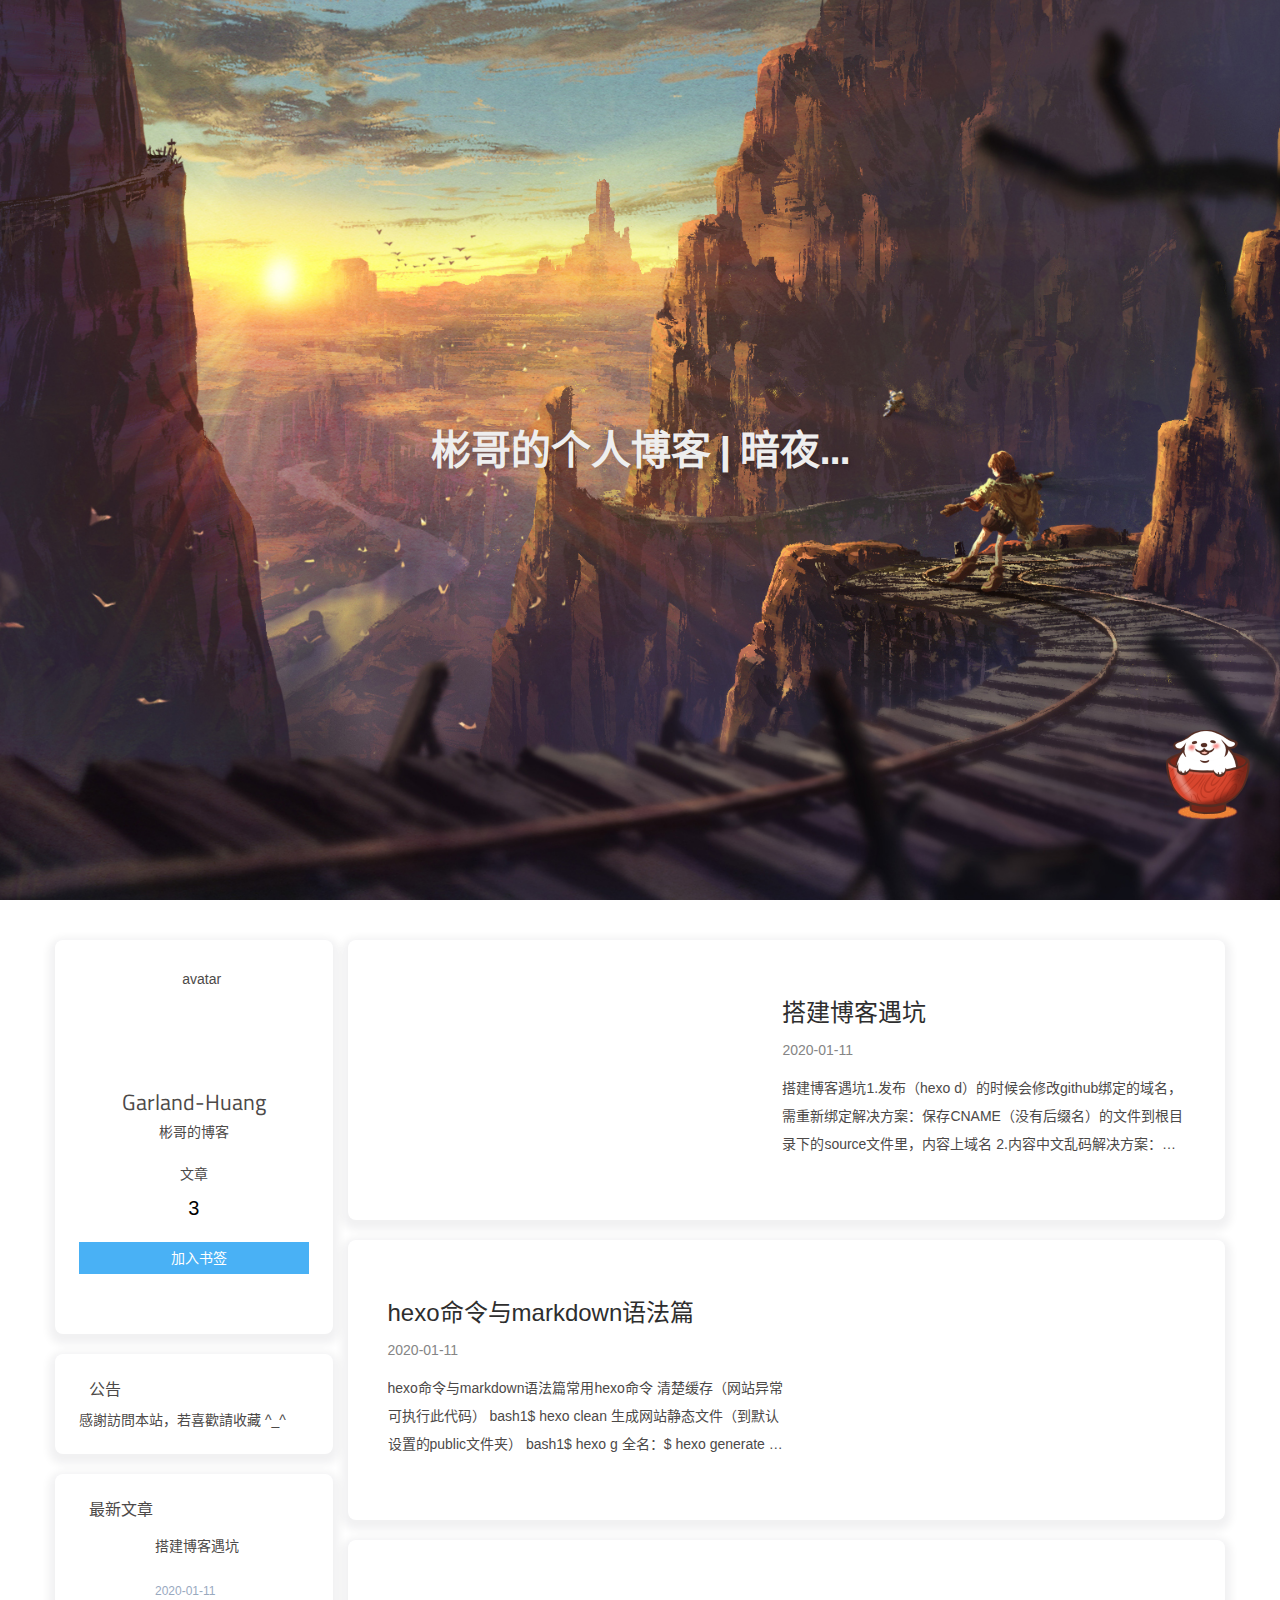
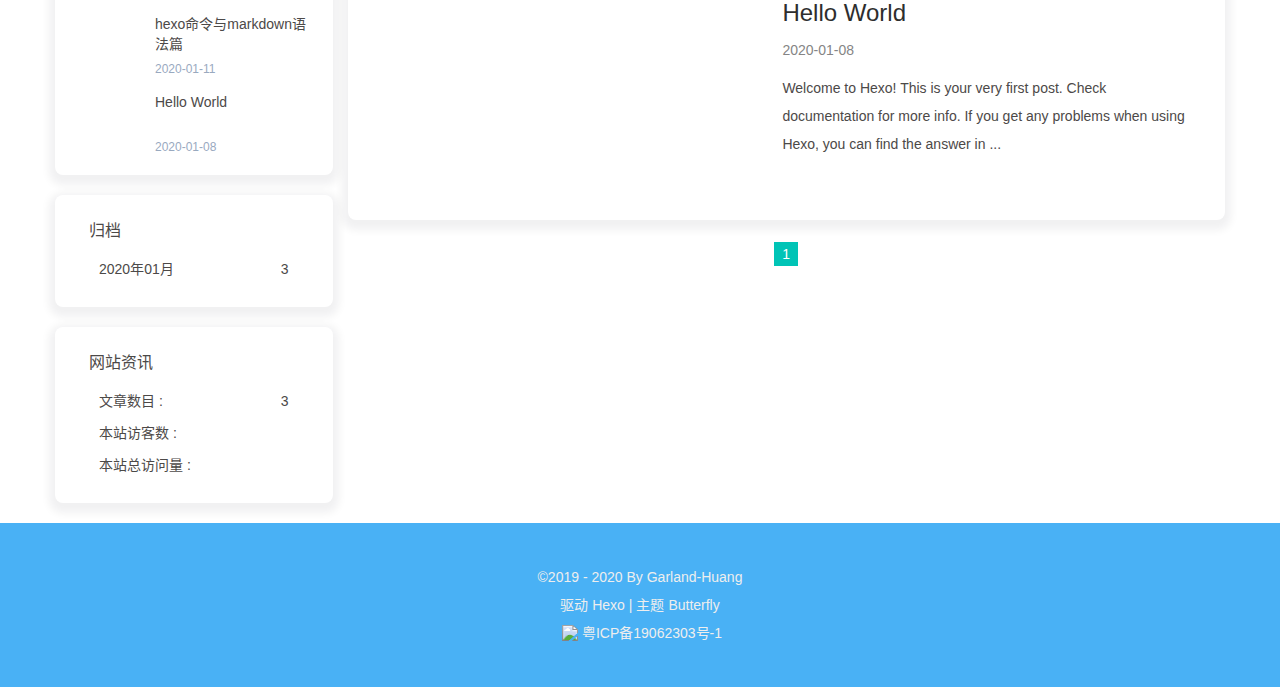
==== commit 2a909ef7: "Site updated: 2020-03-01 01:06:05" ====
--- a/index.html
+++ b/index.html
@@ -61,7 +61,7 @@
   runtime_unit: '天',
   runtime: false,
   copyright: undefined,
-  ClickShowText: {"text":"富强,民主,文明,和谐,自由,平等,公正,法治,爱国,敬业,诚信,友善","fontSize":"15px"},
+  ClickShowText: undefined,
   medium_zoom: false,
   fancybox: true,
   Snackbar: undefined,
@@ -85,7 +85,7 @@
 部署到仓库
 
 Code1$ hexo d
-完整： ...</div></div></div><div class="recent-post-item article-container"><div class="post_cover left_radius"><a href="/2020/01/08/hello-world/" title="Hello World"><img class="post_bg lazyload" data-src="/img/default.jpg" onerror="this.onerror=null;this.src='/img/404.jpg'" alt="Hello World"></a></div><div class="recent-post-info">  <a class="article-title" href="/2020/01/08/hello-world/" title="Hello World">Hello World</a><time class="post-meta__date"><i class="fa fa-calendar" aria-hidden="true"></i> 2020-01-08</time><div class="content">Welcome to Hexo! This is your very first post. Check documentation for more info. If you get any problems when using Hexo, you can find the answer in  ...</div></div></div><nav id="pagination"><div class="pagination"><span class="page-number current">1</span></div></nav></div><div class="aside_content" id="aside_content"><div class="card-widget card-info"><div class="card-content"><div class="card-info-avatar is-center"><img class="avatar-img" src="/img/avatar.png" onerror="this.onerror=null;this.src='/img/friend_404.gif'" alt="avatar"><div class="author-info__name">Garland-Huang</div><div class="author-info__description">彬哥的博客</div></div><div class="card-info-data"><div class="card-info-data-item is-center"><a href="/archives/"><div class="headline">文章</div><div class="length_num">3</div></a></div></div><div class="card-info-bookmark is-center"><a class="bookmark button--primary button--animated" id="bookmark-it" href="javascript:;" title="加入书签" target="_self"><i class="fa fa-bookmark" aria-hidden="true"></i><span>加入书签</span></a></div><div class="card-info-social-icons is-center"><a class="social-icon" href="https://github.com/Garland-Huang" target="_blank"><i class="fa fa-github" aria-hidden="true"></i></a><a class="social-icon" href="mailto:328720905@qq.com" target="_blank"><i class="fa fa-envelope" aria-hidden="true"></i></a><a class="social-icon" href="/atom.xml" target="_blank"><i class="fa fa-rss" aria-hidden="true"></i></a></div></div></div><div class="card-widget card-announcement"><div class="card-content"><div class="item-headline"><i class="fa fa-bullhorn card-announcement-animation" aria-hidden="true"></i><span>公告</span></div><div class="announcement_content">感謝訪問本站，若喜歡請收藏 ^_^</div></div></div><div class="card-widget card-recent-post"><div class="card-content"><div class="item-headline"><i class="fa fa-history" aria-hidden="true"></i><span>最新文章</span></div><div class="aside-recent-item"> <div class="aside-recent-post"><a href="/2020/01/11/%E6%90%AD%E5%BB%BA%E5%8D%9A%E5%AE%A2%E9%81%87%E5%9D%91/"><div class="aside-post-cover"><img class="aside-post-bg lazyload" data-src="/img/default.jpg" onerror="this.onerror=null;this.src='/img/404.jpg'" title="搭建博客遇坑" alt="搭建博客遇坑"></div><div class="aside-post-title"><div class="aside-post_title" href="/2020/01/11/%E6%90%AD%E5%BB%BA%E5%8D%9A%E5%AE%A2%E9%81%87%E5%9D%91/" title="搭建博客遇坑">搭建博客遇坑</div><time class="aside-post_meta post-meta__date">2020-01-11</time></div></a></div><div class="aside-recent-post"><a href="/2020/01/11/%E8%AF%AD%E6%B3%95%E5%91%BD%E4%BB%A4%E7%AF%87/"><div class="aside-post-cover"><img class="aside-post-bg lazyload" data-src="/img/default.jpg" onerror="this.onerror=null;this.src='/img/404.jpg'" title="hexo命令与markdown语法篇" alt="hexo命令与markdown语法篇"></div><div class="aside-post-title"><div class="aside-post_title" href="/2020/01/11/%E8%AF%AD%E6%B3%95%E5%91%BD%E4%BB%A4%E7%AF%87/" title="hexo命令与markdown语法篇">hexo命令与markdown语法篇</div><time class="aside-post_meta post-meta__date">2020-01-11</time></div></a></div><div class="aside-recent-post"><a href="/2020/01/08/hello-world/"><div class="aside-post-cover"><img class="aside-post-bg lazyload" data-src="/img/default.jpg" onerror="this.onerror=null;this.src='/img/404.jpg'" title="Hello World" alt="Hello World"></div><div class="aside-post-title"><div class="aside-post_title" href="/2020/01/08/hello-world/" title="Hello World">Hello World</div><time class="aside-post_meta post-meta__date">2020-01-08</time></div></a></div></div></div></div><div class="card-widget card-archives"><div class="card-content"><div class="item-headline"><i class="fa fa-archive" aria-hidden="true"></i><span>归档</span></div><ul class="archive-list"><li class="archive-list-item"><a class="archive-list-link" href="/archives/2020/01/"><span class="archive-list-date">2020年01月</span><span class="archive-list-count">3</span></a></li></ul></div></div><div class="card-widget card-webinfo"><div class="card-content"><div class="item-headline"><i class="fa fa-line-chart" aria-hidden="true"></i><span>网站资讯</span></div><div class="webinfo"><div class="webinfo-item"><div class="webinfo-article-name">文章数目 :</div><div class="webinfo-article-count">3</div></div><div class="webinfo-item">      <div class="webinfo-site-uv-name">本站访客数 :</div><div class="webinfo-site-uv-count" id="busuanzi_value_site_uv"></div></div><div class="webinfo-item"><div class="webinfo-site-name">本站总访问量 :</div><div class="webinfo-site-pv-count" id="busuanzi_value_site_pv"></div></div></div></div></div></div></div></main><footer id="footer" data-type="color"><div id="footer-wrap"><div class="copyright">&copy;2019 - 2020 By Garland-Huang</div><div class="framework-info"><span>驱动 </span><a href="http://hexo.io" target="_blank" rel="noopener"><span>Hexo</span></a><span class="footer-separator">|</span><span>主题 </span><a href="https://github.com/jerryc127/hexo-theme-butterfly" target="_blank" rel="noopener"><span>Butterfly</span></a></div><div class="icp"><a href="/"><img class="icp-icon" src="/img/icp.png"><span>粤ICP备19062303号-1</span></a></div></div></footer></div><section class="rightside" id="rightside"><div id="rightside-config-hide"><a class="translate_chn_to_cht" id="translateLink" href="javascript:translatePage();" title="简繁转换" target="_self">繁</a><i class="darkmode fa fa-moon-o" id="darkmode" title="夜间模式"></i></div><div id="rightside-config-show"><div id="rightside_config" title="设置"><i class="fa fa-cog" aria-hidden="true"></i></div><i class="fa fa-arrow-up" id="go-up" title="回到顶部" aria-hidden="true"></i></div></section><script src="https://cdn.jsdelivr.net/npm/jquery@latest/dist/jquery.min.js"></script><script src="/js/utils.js"></script><script src="/js/main.js"></script><script src="/js/tw_cn.js"></script><script src="https://cdn.jsdelivr.net/npm/@fancyapps/fancybox@latest/dist/jquery.fancybox.min.js"></script><script id="canvas_nest" color="0,0,255" opacity="0.7" zIndex="-1" count="99" mobile="true" src="https://cdn.jsdelivr.net/gh/jerryc127/butterfly_cdn@2.1.0/js/canvas-nest.js"></script><script async src="//busuanzi.ibruce.info/busuanzi/2.3/busuanzi.pure.mini.js"></script><script src="https://cdn.jsdelivr.net/npm/instant.page@latest/instantpage.min.js" type="module"></script><script src="https://cdn.jsdelivr.net/npm/lazysizes@latest/lazysizes.min.js" async=""></script><!--  script(src=url_for(theme.CDN.ClickShowText))--><script src="https://cdn.jsdelivr.net/npm/typed.js"></script><script>var typed = new Typed(".subtitle", {
+完整： ...</div></div></div><div class="recent-post-item article-container"><div class="post_cover left_radius"><a href="/2020/01/08/hello-world/" title="Hello World"><img class="post_bg lazyload" data-src="/img/default.jpg" onerror="this.onerror=null;this.src='/img/404.jpg'" alt="Hello World"></a></div><div class="recent-post-info">  <a class="article-title" href="/2020/01/08/hello-world/" title="Hello World">Hello World</a><time class="post-meta__date"><i class="fa fa-calendar" aria-hidden="true"></i> 2020-01-08</time><div class="content">Welcome to Hexo! This is your very first post. Check documentation for more info. If you get any problems when using Hexo, you can find the answer in  ...</div></div></div><nav id="pagination"><div class="pagination"><span class="page-number current">1</span></div></nav></div><div class="aside_content" id="aside_content"><div class="card-widget card-info"><div class="card-content"><div class="card-info-avatar is-center"><img class="avatar-img" src="/img/avatar.png" onerror="this.onerror=null;this.src='/img/friend_404.gif'" alt="avatar"><div class="author-info__name">Garland-Huang</div><div class="author-info__description">彬哥的博客</div></div><div class="card-info-data"><div class="card-info-data-item is-center"><a href="/archives/"><div class="headline">文章</div><div class="length_num">3</div></a></div></div><div class="card-info-bookmark is-center"><a class="bookmark button--primary button--animated" id="bookmark-it" href="javascript:;" title="加入书签" target="_self"><i class="fa fa-bookmark" aria-hidden="true"></i><span>加入书签</span></a></div><div class="card-info-social-icons is-center"><a class="social-icon" href="https://github.com/Garland-Huang" target="_blank"><i class="fa fa-github" aria-hidden="true"></i></a><a class="social-icon" href="mailto:328720905@qq.com" target="_blank"><i class="fa fa-envelope" aria-hidden="true"></i></a><a class="social-icon" href="/atom.xml" target="_blank"><i class="fa fa-rss" aria-hidden="true"></i></a></div></div></div><div class="card-widget card-announcement"><div class="card-content"><div class="item-headline"><i class="fa fa-bullhorn card-announcement-animation" aria-hidden="true"></i><span>公告</span></div><div class="announcement_content">感謝訪問本站，若喜歡請收藏 ^_^</div></div></div><div class="card-widget card-recent-post"><div class="card-content"><div class="item-headline"><i class="fa fa-history" aria-hidden="true"></i><span>最新文章</span></div><div class="aside-recent-item"> <div class="aside-recent-post"><a href="/2020/01/11/%E6%90%AD%E5%BB%BA%E5%8D%9A%E5%AE%A2%E9%81%87%E5%9D%91/"><div class="aside-post-cover"><img class="aside-post-bg lazyload" data-src="/img/default.jpg" onerror="this.onerror=null;this.src='/img/404.jpg'" title="搭建博客遇坑" alt="搭建博客遇坑"></div><div class="aside-post-title"><div class="aside-post_title" href="/2020/01/11/%E6%90%AD%E5%BB%BA%E5%8D%9A%E5%AE%A2%E9%81%87%E5%9D%91/" title="搭建博客遇坑">搭建博客遇坑</div><time class="aside-post_meta post-meta__date">2020-01-11</time></div></a></div><div class="aside-recent-post"><a href="/2020/01/11/%E8%AF%AD%E6%B3%95%E5%91%BD%E4%BB%A4%E7%AF%87/"><div class="aside-post-cover"><img class="aside-post-bg lazyload" data-src="/img/default.jpg" onerror="this.onerror=null;this.src='/img/404.jpg'" title="hexo命令与markdown语法篇" alt="hexo命令与markdown语法篇"></div><div class="aside-post-title"><div class="aside-post_title" href="/2020/01/11/%E8%AF%AD%E6%B3%95%E5%91%BD%E4%BB%A4%E7%AF%87/" title="hexo命令与markdown语法篇">hexo命令与markdown语法篇</div><time class="aside-post_meta post-meta__date">2020-01-11</time></div></a></div><div class="aside-recent-post"><a href="/2020/01/08/hello-world/"><div class="aside-post-cover"><img class="aside-post-bg lazyload" data-src="/img/default.jpg" onerror="this.onerror=null;this.src='/img/404.jpg'" title="Hello World" alt="Hello World"></div><div class="aside-post-title"><div class="aside-post_title" href="/2020/01/08/hello-world/" title="Hello World">Hello World</div><time class="aside-post_meta post-meta__date">2020-01-08</time></div></a></div></div></div></div><div class="card-widget card-archives"><div class="card-content"><div class="item-headline"><i class="fa fa-archive" aria-hidden="true"></i><span>归档</span></div><ul class="archive-list"><li class="archive-list-item"><a class="archive-list-link" href="/archives/2020/01/"><span class="archive-list-date">2020年01月</span><span class="archive-list-count">3</span></a></li></ul></div></div><div class="card-widget card-webinfo"><div class="card-content"><div class="item-headline"><i class="fa fa-line-chart" aria-hidden="true"></i><span>网站资讯</span></div><div class="webinfo"><div class="webinfo-item"><div class="webinfo-article-name">文章数目 :</div><div class="webinfo-article-count">3</div></div><div class="webinfo-item">      <div class="webinfo-site-uv-name">本站访客数 :</div><div class="webinfo-site-uv-count" id="busuanzi_value_site_uv"></div></div><div class="webinfo-item"><div class="webinfo-site-name">本站总访问量 :</div><div class="webinfo-site-pv-count" id="busuanzi_value_site_pv"></div></div></div></div></div></div></div></main><footer id="footer" data-type="color"><div id="footer-wrap"><div class="copyright">&copy;2019 - 2020 By Garland-Huang</div><div class="framework-info"><span>驱动 </span><a href="http://hexo.io" target="_blank" rel="noopener"><span>Hexo</span></a><span class="footer-separator">|</span><span>主题 </span><a href="https://github.com/jerryc127/hexo-theme-butterfly" target="_blank" rel="noopener"><span>Butterfly</span></a></div><div class="icp"><a href="/"><img class="icp-icon" src="/img/icp.png"><span>粤ICP备19062303号-1</span></a></div></div></footer></div><section class="rightside" id="rightside"><div id="rightside-config-hide"><a class="translate_chn_to_cht" id="translateLink" href="javascript:translatePage();" title="简繁转换" target="_self">繁</a><i class="darkmode fa fa-moon-o" id="darkmode" title="夜间模式"></i></div><div id="rightside-config-show"><div id="rightside_config" title="设置"><i class="fa fa-cog" aria-hidden="true"></i></div><i class="fa fa-arrow-up" id="go-up" title="回到顶部" aria-hidden="true"></i></div></section><script src="https://cdn.jsdelivr.net/npm/jquery@latest/dist/jquery.min.js"></script><script src="/js/utils.js"></script><script src="/js/main.js"></script><script src="/js/tw_cn.js"></script><script src="https://cdn.jsdelivr.net/npm/@fancyapps/fancybox@latest/dist/jquery.fancybox.min.js"></script><script id="canvas_nest" color="0,0,255" opacity="0.7" zIndex="-1" count="99" mobile="true" src="https://cdn.jsdelivr.net/gh/jerryc127/butterfly_cdn@2.1.0/js/canvas-nest.js"></script><script async src="//busuanzi.ibruce.info/busuanzi/2.3/busuanzi.pure.mini.js"></script><script src="https://cdn.jsdelivr.net/npm/instant.page@latest/instantpage.min.js" type="module"></script><script src="https://cdn.jsdelivr.net/npm/lazysizes@latest/lazysizes.min.js" async=""></script><script src="https://cdn.jsdelivr.net/gh/jerryc127/butterfly_cdn@2.1.0/js/click_heart.js"></script><script src="https://cdn.jsdelivr.net/npm/typed.js"></script><script>var typed = new Typed(".subtitle", {
 strings: '带着激情做事，你就会有激情,Act enthusiastic and you will be enthusiastic.'.split(","),
 startDelay: 300,
 typeSpeed: 100,
